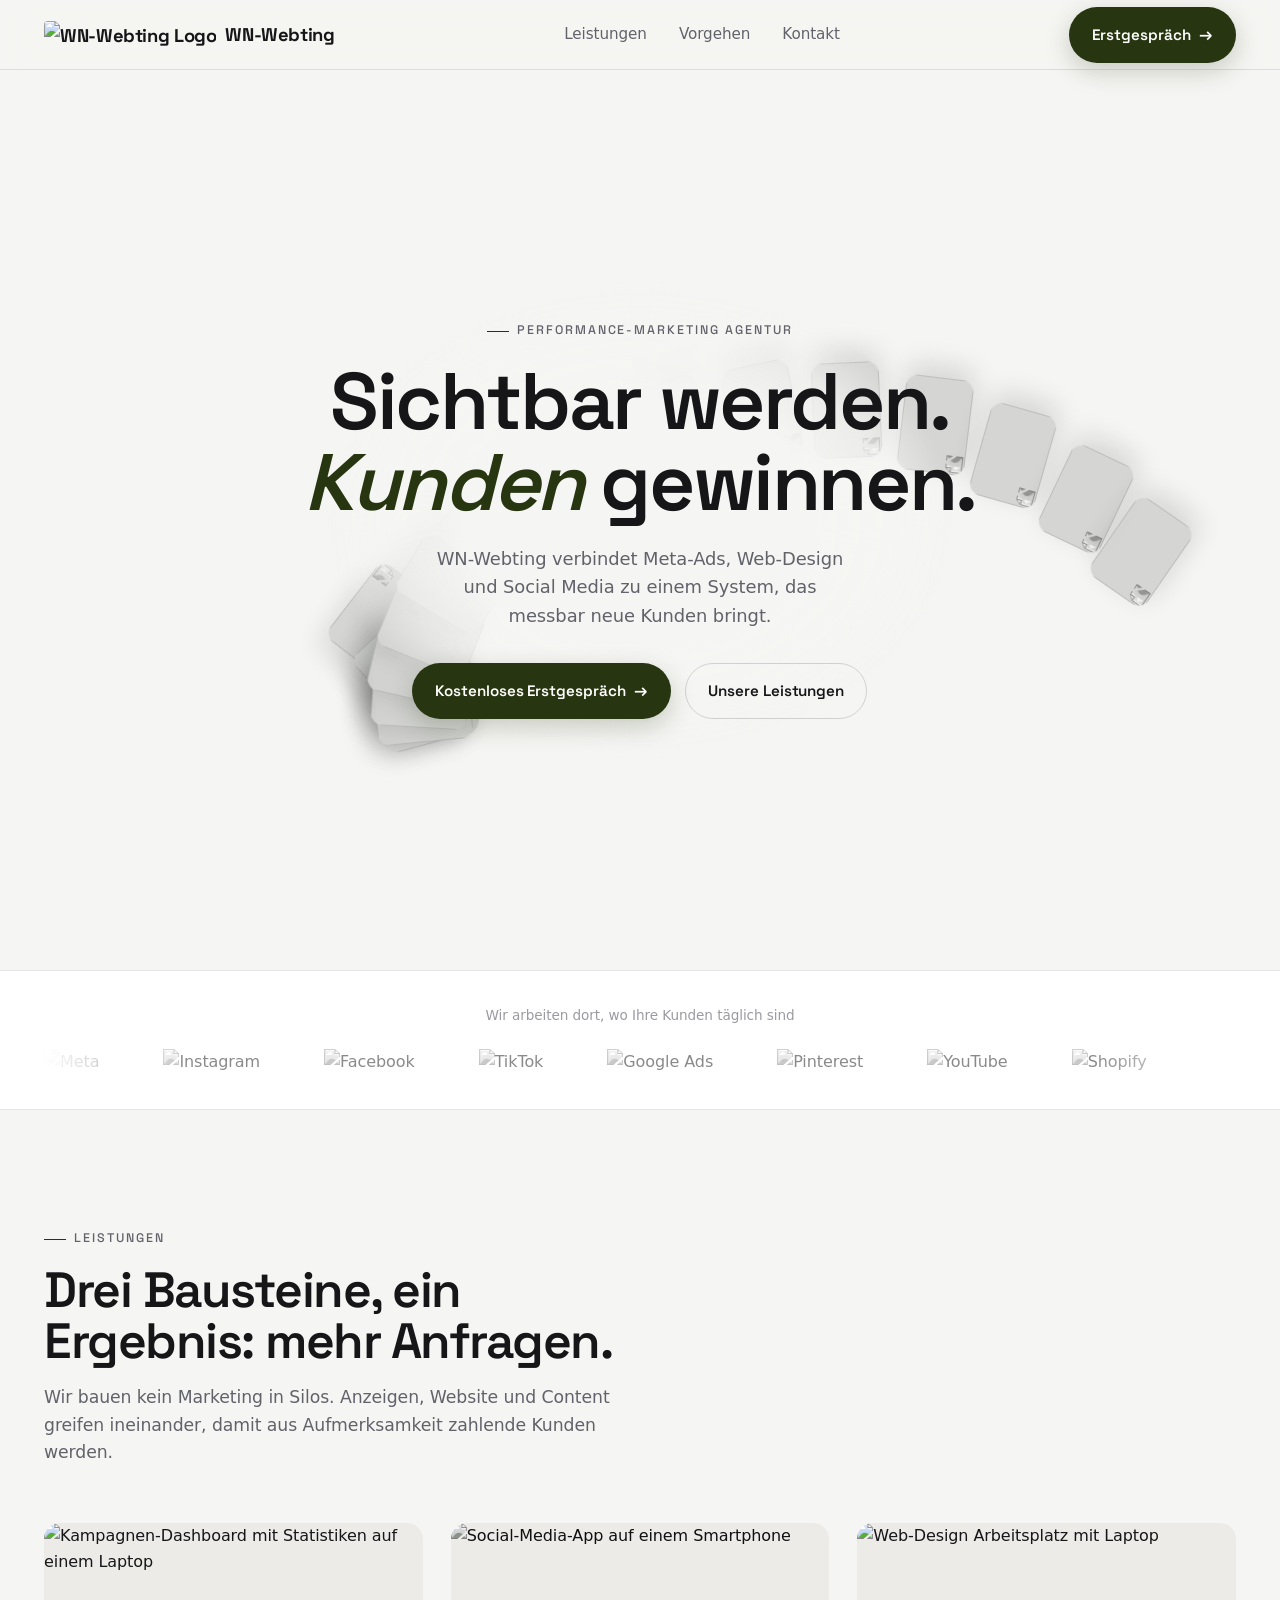
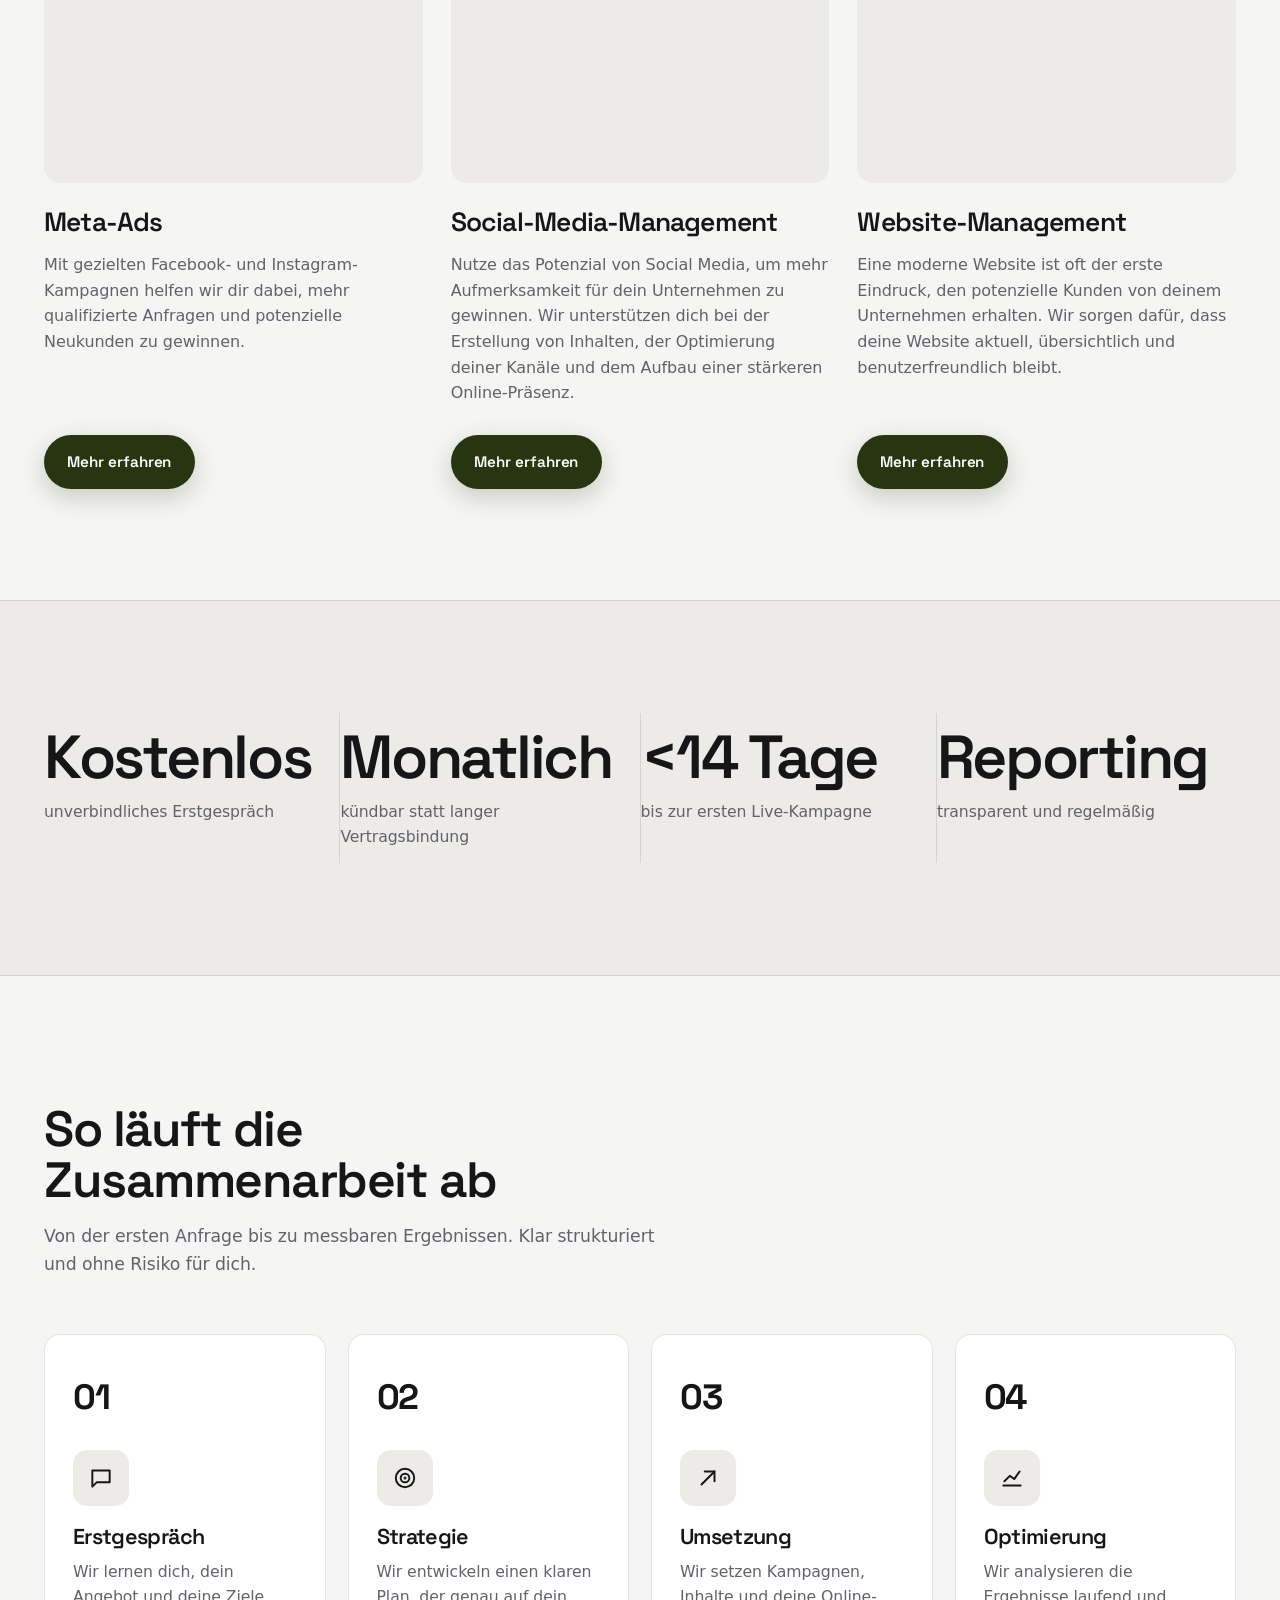
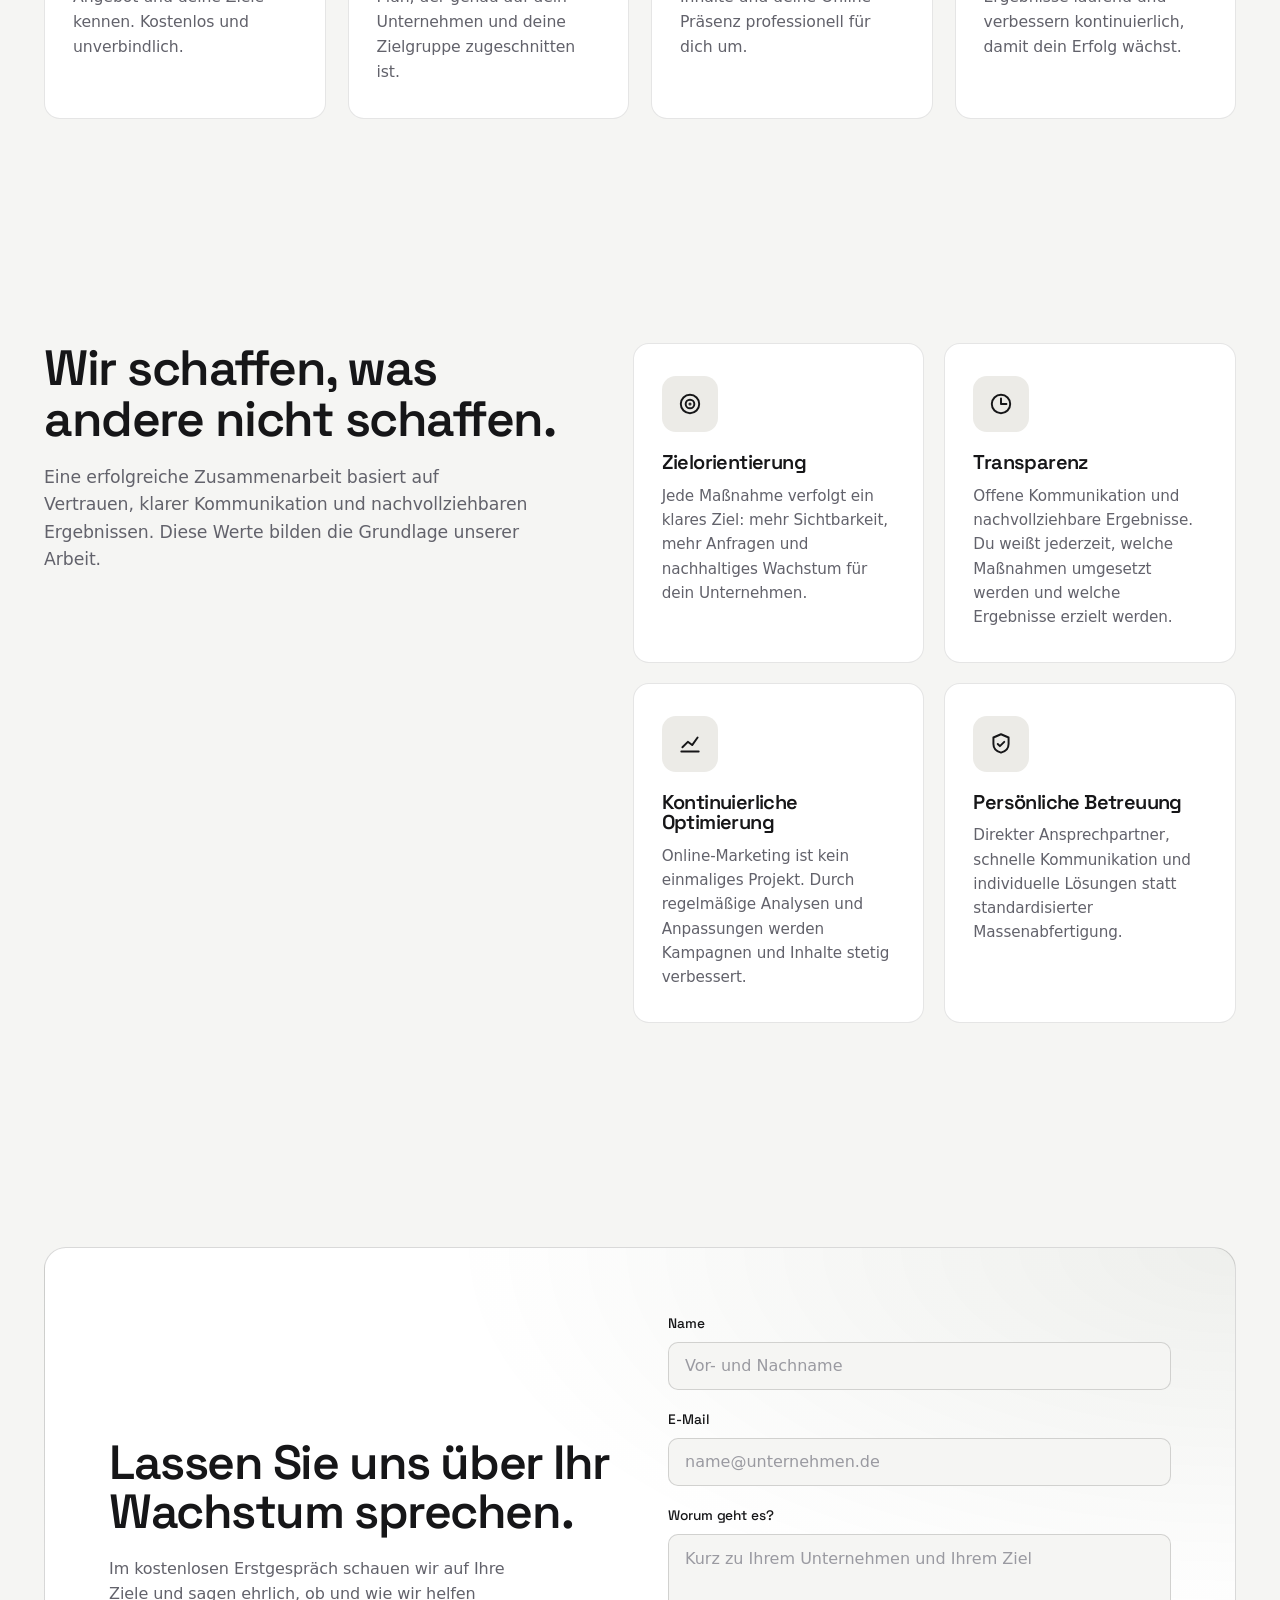
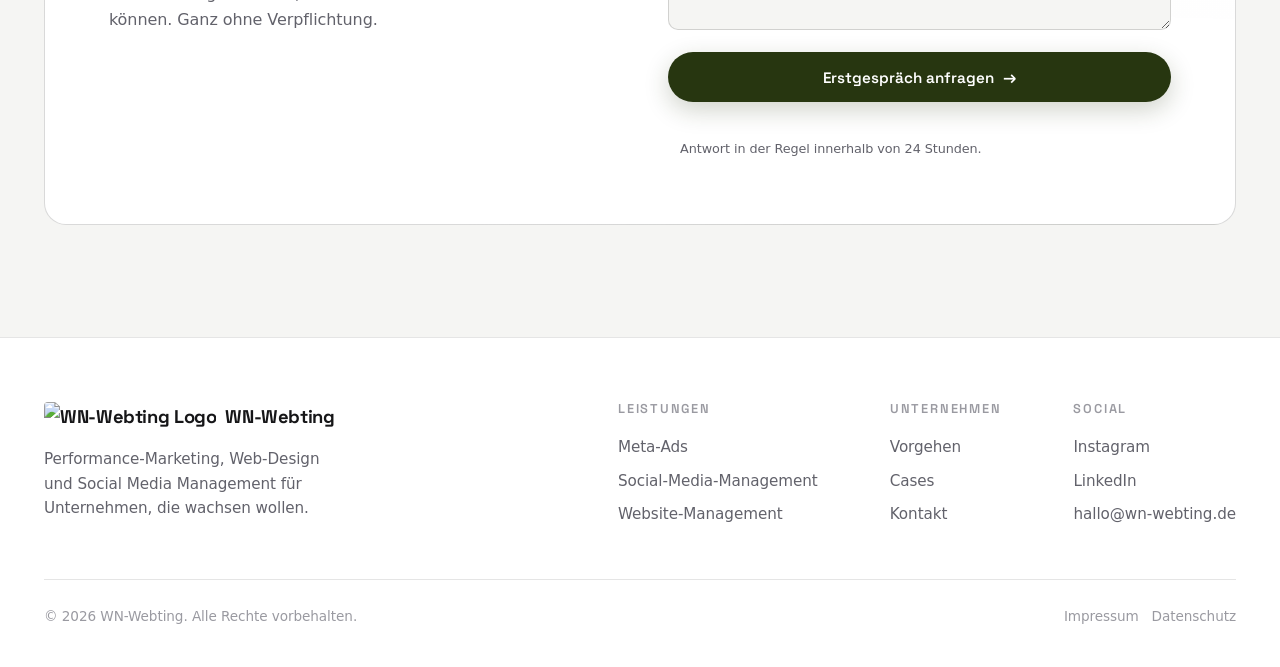
==== index.html @ 30c1de00 "Add files via upload" ====
<!doctype html>
<html lang="de">
<head>
<meta charset="utf-8" />
<meta name="viewport" content="width=device-width, initial-scale=1" />
<title>WN-Webting - Performance-Marketing, Web-Design & Social Media</title>
<meta name="description" content="WN-Webting verbindet Meta-Ads, Web-Design und Social Media Management zu einem System, das messbar neue Kunden bringt." />
<!-- Link-only: verhindert, dass Suchmaschinen die Seite listen. Beim offiziellen Launch entfernen. -->
<meta name="robots" content="noindex, nofollow" />

<link rel="preconnect" href="https://fonts.googleapis.com" />
<link rel="preconnect" href="https://fonts.gstatic.com" crossorigin />
<link href="https://fonts.googleapis.com/css2?family=Space+Grotesk:wght@400;500;600;700&display=swap" rel="stylesheet" />

<link rel="stylesheet" href="styles.css" />
</head>
<body>

<!-- NAV (single line, 70px) -->
<header class="nav">
  <div class="wrap">
    <a href="#top" class="brand"><img class="brand-logo" src="logo.svg" alt="WN-Webting Logo" />WN-Webting</a>
    <nav class="nav-links">
      <a href="#leistungen">Leistungen</a>
      <a href="#vorgehen">Vorgehen</a>
      <a href="#kontakt">Kontakt</a>
    </nav>
    <div class="nav-cta">
      <a href="#kontakt" class="btn btn-primary" data-magnetic>Erstgespräch <span class="btn-arrow">&rarr;</span></a>
    </div>
  </div>
</header>

<!-- HERO (scroll-morph image field) -->
<section class="hero" id="top">
  <div class="hero-stage" id="hero-stage" aria-hidden="true"></div>
  <div class="hero-center">
    <span class="eyebrow">Performance-Marketing Agentur</span>
    <h1>Sichtbar werden.<br><em>Kunden</em> gewinnen.</h1>
    <p class="hero-sub">WN-Webting verbindet Meta-Ads, Web-Design und Social Media zu einem System, das messbar neue Kunden bringt.</p>
    <div class="hero-actions">
      <a href="#kontakt" class="btn btn-primary" data-magnetic>Kostenloses Erstgespräch <span class="btn-arrow">&rarr;</span></a>
      <a href="#leistungen" class="btn btn-ghost">Unsere Leistungen</a>
    </div>
  </div>
</section>

<!-- SOCIAL PROOF (the one marquee) -->
<div class="proof">
  <div class="wrap">
    <p class="proof-label">Wir arbeiten dort, wo Ihre Kunden täglich sind</p>
    <div class="marquee">
      <div class="marquee-track">
        <img src="https://cdn.simpleicons.org/meta/18181b" alt="Meta" />
        <img src="https://cdn.simpleicons.org/instagram/18181b" alt="Instagram" />
        <img src="https://cdn.simpleicons.org/facebook/18181b" alt="Facebook" />
        <img src="https://cdn.simpleicons.org/tiktok/18181b" alt="TikTok" />
        <img src="https://cdn.simpleicons.org/googleads/18181b" alt="Google Ads" />
        <img src="https://cdn.simpleicons.org/pinterest/18181b" alt="Pinterest" />
        <img src="https://cdn.simpleicons.org/youtube/18181b" alt="YouTube" />
        <img src="https://cdn.simpleicons.org/shopify/18181b" alt="Shopify" />
        <img src="https://cdn.simpleicons.org/meta/18181b" alt="" aria-hidden="true" />
        <img src="https://cdn.simpleicons.org/instagram/18181b" alt="" aria-hidden="true" />
        <img src="https://cdn.simpleicons.org/facebook/18181b" alt="" aria-hidden="true" />
        <img src="https://cdn.simpleicons.org/tiktok/18181b" alt="" aria-hidden="true" />
        <img src="https://cdn.simpleicons.org/googleads/18181b" alt="" aria-hidden="true" />
        <img src="https://cdn.simpleicons.org/pinterest/18181b" alt="" aria-hidden="true" />
        <img src="https://cdn.simpleicons.org/youtube/18181b" alt="" aria-hidden="true" />
        <img src="https://cdn.simpleicons.org/shopify/18181b" alt="" aria-hidden="true" />
      </div>
    </div>
  </div>
</div>

<!-- LEISTUNGEN (asymmetric bento, exactly 3 cells) -->
<section id="leistungen">
  <div class="wrap">
    <div class="sec-head reveal">
      <span class="eyebrow">Leistungen</span>
      <h2>Drei Bausteine, ein Ergebnis: mehr Anfragen.</h2>
      <p>Wir bauen kein Marketing in Silos. Anzeigen, Website und Content greifen ineinander, damit aus Aufmerksamkeit zahlende Kunden werden.</p>
    </div>
    <div class="services-grid">
      <article class="service-card reveal">
        <div class="service-media">
          <img src="https://images.unsplash.com/photo-1460925895917-afdab827c52f?w=760&h=520&fit=crop&q=75" alt="Kampagnen-Dashboard mit Statistiken auf einem Laptop" loading="lazy" />
        </div>
        <h3>Meta-Ads</h3>
        <p>Mit gezielten Facebook- und Instagram-Kampagnen helfen wir dir dabei, mehr qualifizierte Anfragen und potenzielle Neukunden zu gewinnen.</p>
        <a href="meta-ads.html" class="btn btn-primary">Mehr erfahren</a>
      </article>

      <article class="service-card reveal">
        <div class="service-media">
          <img class="photo-muted" src="https://images.unsplash.com/photo-1611926653458-09294b3142bf?w=760&h=520&fit=crop&q=75" alt="Social-Media-App auf einem Smartphone" loading="lazy" />
        </div>
        <h3>Social-Media-Management</h3>
        <p>Nutze das Potenzial von Social Media, um mehr Aufmerksamkeit für dein Unternehmen zu gewinnen. Wir unterstützen dich bei der Erstellung von Inhalten, der Optimierung deiner Kanäle und dem Aufbau einer stärkeren Online-Präsenz.</p>
        <a href="social-media-management.html" class="btn btn-primary">Mehr erfahren</a>
      </article>

      <article class="service-card reveal">
        <div class="service-media">
          <img src="https://images.unsplash.com/photo-1467232004584-a241de8bcf5d?w=760&h=520&fit=crop&q=75" alt="Web-Design Arbeitsplatz mit Laptop" loading="lazy" />
        </div>
        <h3>Website-Management</h3>
        <p>Eine moderne Website ist oft der erste Eindruck, den potenzielle Kunden von deinem Unternehmen erhalten. Wir sorgen dafür, dass deine Website aktuell, übersichtlich und benutzerfreundlich bleibt.</p>
        <a href="website-management.html" class="btn btn-primary">Mehr erfahren</a>
      </article>
    </div>
  </div>
</section>

<!-- PROMISES band (full-width, no cards) -->
<section class="results">
  <div class="wrap">
    <div class="metrics reveal">
      <div class="metric"><b>Kostenlos</b><span>unverbindliches Erstgespräch</span></div>
      <div class="metric"><b>Monatlich</b><span>kündbar statt langer Vertragsbindung</span></div>
      <div class="metric"><b>&lt;14 Tage</b><span>bis zur ersten Live-Kampagne</span></div>
      <div class="metric"><b>Reporting</b><span>transparent und regelmäßig</span></div>
    </div>
  </div>
</section>

<!-- VORGEHEN (4 numbered cards) -->
<section id="vorgehen">
  <div class="wrap">
    <div class="sec-head reveal">
      <h2>So läuft die Zusammenarbeit ab</h2>
      <p>Von der ersten Anfrage bis zu messbaren Ergebnissen. Klar strukturiert und ohne Risiko für dich.</p>
    </div>
    <div class="process-grid">
      <div class="pstep reveal">
        <div class="pstep-n">01</div>
        <div class="icon-tile" aria-hidden="true">
          <svg viewBox="0 0 24 24" fill="none" stroke="currentColor" stroke-width="1.8" stroke-linecap="round" stroke-linejoin="round"><path d="M4 5h16v11H8l-4 4V5z"/></svg>
        </div>
        <h3>Erstgespräch</h3>
        <p>Wir lernen dich, dein Angebot und deine Ziele kennen. Kostenlos und unverbindlich.</p>
      </div>
      <div class="pstep reveal">
        <div class="pstep-n">02</div>
        <div class="icon-tile" aria-hidden="true">
          <svg viewBox="0 0 24 24" fill="none" stroke="currentColor" stroke-width="1.8" stroke-linecap="round" stroke-linejoin="round"><circle cx="12" cy="12" r="8.5"/><circle cx="12" cy="12" r="4"/><circle cx="12" cy="12" r=".5"/></svg>
        </div>
        <h3>Strategie</h3>
        <p>Wir entwickeln einen klaren Plan, der genau auf dein Unternehmen und deine Zielgruppe zugeschnitten ist.</p>
      </div>
      <div class="pstep reveal">
        <div class="pstep-n">03</div>
        <div class="icon-tile" aria-hidden="true">
          <svg viewBox="0 0 24 24" fill="none" stroke="currentColor" stroke-width="1.8" stroke-linecap="round" stroke-linejoin="round"><path d="M6 18L18 6"/><path d="M9 6h9v9"/></svg>
        </div>
        <h3>Umsetzung</h3>
        <p>Wir setzen Kampagnen, Inhalte und deine Online-Präsenz professionell für dich um.</p>
      </div>
      <div class="pstep reveal">
        <div class="pstep-n">04</div>
        <div class="icon-tile" aria-hidden="true">
          <svg viewBox="0 0 24 24" fill="none" stroke="currentColor" stroke-width="1.8" stroke-linecap="round" stroke-linejoin="round"><path d="M4 19h16"/><path d="M5 15l5-5 4 3 5-7"/></svg>
        </div>
        <h3>Optimierung</h3>
        <p>Wir analysieren die Ergebnisse laufend und verbessern kontinuierlich, damit dein Erfolg wächst.</p>
      </div>
    </div>
  </div>
</section>

<!-- WERTE (left headline + 2x2 cards) -->
<section id="werte">
  <div class="wrap">
    <div class="values-layout">
      <div class="values-head reveal">
        <h2>Wir schaffen, was andere nicht schaffen.</h2>
        <p>Eine erfolgreiche Zusammenarbeit basiert auf Vertrauen, klarer Kommunikation und nachvollziehbaren Ergebnissen. Diese Werte bilden die Grundlage unserer Arbeit.</p>
      </div>
      <div class="values-grid">
        <div class="value-card reveal">
          <div class="icon-tile" aria-hidden="true">
            <svg viewBox="0 0 24 24" fill="none" stroke="currentColor" stroke-width="1.8" stroke-linecap="round" stroke-linejoin="round"><circle cx="12" cy="12" r="8.5"/><circle cx="12" cy="12" r="4"/><circle cx="12" cy="12" r=".5"/></svg>
          </div>
          <h3>Zielorientierung</h3>
          <p>Jede Maßnahme verfolgt ein klares Ziel: mehr Sichtbarkeit, mehr Anfragen und nachhaltiges Wachstum für dein Unternehmen.</p>
        </div>
        <div class="value-card reveal">
          <div class="icon-tile" aria-hidden="true">
            <svg viewBox="0 0 24 24" fill="none" stroke="currentColor" stroke-width="1.8" stroke-linecap="round" stroke-linejoin="round"><circle cx="12" cy="12" r="8.5"/><path d="M12 7v5h5"/></svg>
          </div>
          <h3>Transparenz</h3>
          <p>Offene Kommunikation und nachvollziehbare Ergebnisse. Du weißt jederzeit, welche Maßnahmen umgesetzt werden und welche Ergebnisse erzielt werden.</p>
        </div>
        <div class="value-card reveal">
          <div class="icon-tile" aria-hidden="true">
            <svg viewBox="0 0 24 24" fill="none" stroke="currentColor" stroke-width="1.8" stroke-linecap="round" stroke-linejoin="round"><path d="M4 19h16"/><path d="M5 15l5-5 4 3 5-7"/></svg>
          </div>
          <h3>Kontinuierliche Optimierung</h3>
          <p>Online-Marketing ist kein einmaliges Projekt. Durch regelmäßige Analysen und Anpassungen werden Kampagnen und Inhalte stetig verbessert.</p>
        </div>
        <div class="value-card reveal">
          <div class="icon-tile" aria-hidden="true">
            <svg viewBox="0 0 24 24" fill="none" stroke="currentColor" stroke-width="1.8" stroke-linecap="round" stroke-linejoin="round"><path d="M12 3l7 3v6c0 4.2-3 6.9-7 8-4-1.1-7-3.8-7-8V6l7-3z"/><path d="M9 12l2 2 4-4"/></svg>
          </div>
          <h3>Persönliche Betreuung</h3>
          <p>Direkter Ansprechpartner, schnelle Kommunikation und individuelle Lösungen statt standardisierter Massenabfertigung.</p>
        </div>
      </div>
    </div>
  </div>
</section>

<!-- CTA + KONTAKT -->
<section id="kontakt">
  <div class="wrap">
    <div class="cta-inner reveal">
      <div>
        <h2>Lassen Sie uns über Ihr Wachstum sprechen.</h2>
        <p>Im kostenlosen Erstgespräch schauen wir auf Ihre Ziele und sagen ehrlich, ob und wie wir helfen können. Ganz ohne Verpflichtung.</p>
      </div>
      <form id="lead-form" novalidate>
        <div class="field">
          <label for="name">Name</label>
          <input id="name" name="name" type="text" placeholder="Vor- und Nachname" required />
        </div>
        <div class="field">
          <label for="email">E-Mail</label>
          <input id="email" name="email" type="email" placeholder="name@unternehmen.de" required />
        </div>
        <div class="field">
          <label for="msg">Worum geht es?</label>
          <textarea id="msg" name="msg" placeholder="Kurz zu Ihrem Unternehmen und Ihrem Ziel"></textarea>
        </div>
        <button type="submit" class="btn btn-primary" data-magnetic>Erstgespräch anfragen <span class="btn-arrow">&rarr;</span></button>
        <p class="form-note">Antwort in der Regel innerhalb von 24 Stunden.</p>
        <div class="form-ok" id="form-ok">Danke. Wir melden uns in Kürze bei Ihnen.</div>
      </form>
    </div>
  </div>
</section>

<!-- FOOTER -->
<footer>
  <div class="wrap">
    <div class="foot-top">
      <div class="foot-brand">
        <div class="brand"><img class="brand-logo" src="logo.svg" alt="WN-Webting Logo" />WN-Webting</div>
        <p>Performance-Marketing, Web-Design und Social Media Management für Unternehmen, die wachsen wollen.</p>
      </div>
      <div class="foot-cols">
        <div class="foot-col">
          <h4>Leistungen</h4>
          <a href="meta-ads.html">Meta-Ads</a>
          <a href="social-media-management.html">Social-Media-Management</a>
          <a href="website-management.html">Website-Management</a>
        </div>
        <div class="foot-col">
          <h4>Unternehmen</h4>
          <a href="#vorgehen">Vorgehen</a>
          <a href="#cases">Cases</a>
          <a href="#kontakt">Kontakt</a>
        </div>
        <div class="foot-col">
          <h4>Social</h4>
          <a href="#" rel="noopener">Instagram</a>
          <a href="#" rel="noopener">LinkedIn</a>
          <a href="mailto:hallo@wn-webting.de">hallo@wn-webting.de</a>
        </div>
      </div>
    </div>
    <div class="foot-bottom">
      <span>&copy; 2026 WN-Webting. Alle Rechte vorbehalten.</span>
      <span><a href="#">Impressum</a> &nbsp; <a href="#">Datenschutz</a></span>
    </div>
  </div>
</footer>

<script>
/* ============================================================
   Scroll-morph hero (vanilla port of the React/framer-motion idea).
   Images fly in (scatter -> line -> ring), then morph from a ring
   into a bottom arch as the user scrolls the page. Mouse parallax on X.
   Driven by direct transforms in a single rAF loop (no React, no
   per-frame scroll re-renders). Honors prefers-reduced-motion.
   ============================================================ */
(function(){
  var reduce = window.matchMedia('(prefers-reduced-motion: reduce)').matches;

  var IMAGES = [
    "https://images.unsplash.com/photo-1486406146926-c627a92ad1ab?w=200&q=70",
    "https://images.unsplash.com/photo-1519710164239-da123dc03ef4?w=200&q=70",
    "https://images.unsplash.com/photo-1497366216548-37526070297c?w=200&q=70",
    "https://images.unsplash.com/photo-1506744038136-46273834b3fb?w=200&q=70",
    "https://images.unsplash.com/photo-1470071459604-3b5ec3a7fe05?w=200&q=70",
    "https://images.unsplash.com/photo-1506765515384-028b60a970df?w=200&q=70",
    "https://images.unsplash.com/photo-1441974231531-c6227db76b6e?w=200&q=70",
    "https://images.unsplash.com/photo-1472214103451-9374bd1c798e?w=200&q=70",
    "https://images.unsplash.com/photo-1500485035595-cbe6f645feb1?w=200&q=70",
    "https://images.unsplash.com/photo-1469474968028-56623f02e42e?w=200&q=70",
    "https://images.unsplash.com/photo-1451187580459-43490279c0fa?w=200&q=70",
    "https://images.unsplash.com/photo-1518020382113-a7e8fc38eac9?w=200&q=70",
    "https://images.unsplash.com/photo-1465146344425-f00d5f5c8f07?w=200&q=70",
    "https://images.unsplash.com/photo-1470252649378-9c29740c9fa8?w=200&q=70",
    "https://images.unsplash.com/photo-1493246507139-91e8fad9978e?w=200&q=70",
    "https://images.unsplash.com/photo-1494438639946-1ebd1d20bf85?w=200&q=70",
    "https://images.unsplash.com/photo-1483729558449-99ef09a8c325?w=200&q=70",
    "https://images.unsplash.com/photo-1518173946687-a4c8892bbd9f?w=200&q=70",
    "https://images.unsplash.com/photo-1523961131990-5ea7c61b2107?w=200&q=70",
    "https://images.unsplash.com/photo-1496568816309-51d7c20e3b21?w=200&q=70"
  ];
  var TOTAL = IMAGES.length;
  var stage = document.getElementById('hero-stage');
  var hero  = document.getElementById('top');
  if(!stage) return;

  // Build cards + per-card current transform state.
  var cards = [];
  var cur = [];       // eased current values
  var scatter = [];   // random intro positions
  for(var i=0;i<TOTAL;i++){
    var el = document.createElement('div');
    el.className = 'hero-card';
    var img = document.createElement('img');
    img.src = IMAGES[i]; img.alt = ''; img.loading = 'eager';
    el.appendChild(img);
    stage.appendChild(el);
    cards.push(el);
    cur.push({ x:0, y:0, r:0, s:0.6 });
    scatter.push({
      x:(Math.random()-0.5)*1400,
      y:(Math.random()-0.5)*900,
      r:(Math.random()-0.5)*180
    });
  }

  var phase = 'scatter';               // scatter -> line -> ring
  var opT = 0, op = 0;                  // global fade-in
  var morphT = 0, morph = 0;           // 0 = ring, 1 = bottom arch
  var shuffleT = 0, shuffle = 0;       // extra arch rotation as scroll continues
  var plxT = 0, plx = 0;               // mouse parallax (px)

  function size(){
    var w = stage.clientWidth, h = stage.clientHeight;
    return { w:w, h:h, mobile:w < 768 };
  }

  // Compute a card's target transform for the current phase/scroll.
  function target(i, s){
    if(phase === 'scatter'){
      var sc = scatter[i];
      return { x:sc.x, y:sc.y, r:sc.r, sc:0.6 };
    }
    if(phase === 'line'){
      var gap = 70, tot = TOTAL*gap;
      return { x:i*gap - tot/2, y:0, r:0, sc:1 };
    }
    // ring position
    var minD = Math.min(s.w, s.h);
    var cr = s.mobile ? Math.min(s.w*0.44, 200) : Math.min(minD*0.35, 300);
    var ca = (i/TOTAL)*360, crad = ca*Math.PI/180;
    var ringX = Math.cos(crad)*cr, ringY = Math.sin(crad)*cr, ringR = ca+90;

    // bottom-arch position
    var baseR = Math.min(s.w, s.h*1.5);
    var arcR  = baseR*(s.mobile?1.4:1.1);
    var apexY = s.h*(s.mobile?0.35:0.25);
    var cy    = apexY + arcR;
    var spread = s.mobile?100:130;
    var start  = -90 - spread/2;
    var step   = spread/(TOTAL-1);
    var bounded = -shuffle*(spread*0.8);
    var ang = start + i*step + bounded;
    var arad = ang*Math.PI/180;
    var arcX = Math.cos(arad)*arcR + plx;
    var arcY = Math.sin(arad)*arcR + cy;
    var arcS = s.mobile?1.4:1.8;

    return {
      x: ringX + (arcX-ringX)*morph,
      y: ringY + (arcY-ringY)*morph,
      r: ringR + ((ang+90)-ringR)*morph,
      sc: 1 + (arcS-1)*morph
    };
  }

  function apply(){
    var s = size();
    for(var i=0;i<TOTAL;i++){
      var t = target(i, s);
      var c = cur[i];
      // ease toward target (spring-like)
      c.x += (t.x - c.x)*0.10;
      c.y += (t.y - c.y)*0.10;
      c.r += (t.r - c.r)*0.10;
      c.s += (t.sc - c.s)*0.10;
      cards[i].style.transform =
        'translate('+c.x.toFixed(2)+'px,'+c.y.toFixed(2)+'px) rotate('+c.r.toFixed(2)+'deg) scale('+c.s.toFixed(3)+')';
      cards[i].style.opacity = op.toFixed(3);
    }
  }

  // Scroll -> morph/shuffle targets. Read scroll only inside rAF.
  function readScroll(){
    var y = window.pageYOffset || document.documentElement.scrollTop || 0;
    morphT   = Math.min(Math.max(y/600, 0), 1);
    shuffleT = Math.min(Math.max((y-600)/1600, 0), 1);
  }

  var running = true;
  function loop(){
    if(running){
      readScroll();
      // ease scalar states
      op      += (opT - op)*0.06;
      morph   += (morphT - morph)*0.08;
      shuffle += (shuffleT - shuffle)*0.08;
      plx     += (plxT - plx)*0.06;
      apply();
    }
    requestAnimationFrame(loop);
  }

  // Pause the loop while the hero is off-screen (perf).
  if('IntersectionObserver' in window){
    new IntersectionObserver(function(e){
      running = e[0].isIntersecting;
    }, { threshold:0 }).observe(hero);
  }

  // Mouse parallax over the hero.
  if(!reduce && window.matchMedia('(pointer:fine)').matches){
    hero.addEventListener('mousemove', function(e){
      var r = hero.getBoundingClientRect();
      var nx = ((e.clientX - r.left)/r.width)*2 - 1;
      plxT = nx*80;
    });
    hero.addEventListener('mouseleave', function(){ plxT = 0; });
  }

  // Intro choreography.
  if(reduce){
    phase = 'ring'; op = 1; opT = 1;
    // snap cards to their computed positions instantly
    for(var j=0;j<TOTAL;j++){ var s0=size(); var t0=target(j,s0); cur[j]={x:t0.x,y:t0.y,r:t0.r,s:t0.sc}; }
  } else {
    opT = 1;
    setTimeout(function(){ phase = 'line'; }, 450);
    setTimeout(function(){ phase = 'ring'; }, 1900);
  }
  requestAnimationFrame(loop);
})();

/* Scroll reveal + magnetic buttons + form (shared UI behaviour). */
(function(){
  var reduce = window.matchMedia('(prefers-reduced-motion: reduce)').matches;
  var els = document.querySelectorAll('.reveal');
  if(reduce || !('IntersectionObserver' in window)){
    els.forEach(function(el){ el.classList.add('in'); });
  } else {
    var io = new IntersectionObserver(function(entries){
      entries.forEach(function(e){
        if(e.isIntersecting){ e.target.classList.add('in'); io.unobserve(e.target); }
      });
    }, { threshold:0.15, rootMargin:'0px 0px -8% 0px' });
    els.forEach(function(el){ io.observe(el); });
  }

  if(!reduce && window.matchMedia('(pointer:fine)').matches){
    document.querySelectorAll('[data-magnetic]').forEach(function(btn){
      var raf;
      btn.addEventListener('mousemove', function(e){
        var r = btn.getBoundingClientRect();
        var x = (e.clientX - r.left - r.width/2) * 0.25;
        var y = (e.clientY - r.top - r.height/2) * 0.35;
        cancelAnimationFrame(raf);
        raf = requestAnimationFrame(function(){ btn.style.transform = 'translate('+x+'px,'+y+'px)'; });
      });
      btn.addEventListener('mouseleave', function(){ cancelAnimationFrame(raf); btn.style.transform=''; });
    });
  }

  var form = document.getElementById('lead-form');
  if(form){
    form.addEventListener('submit', function(e){
      e.preventDefault();
      var name = form.querySelector('#name'), email = form.querySelector('#email');
      if(!name.value.trim() || !email.value.trim()){ (name.value.trim()?email:name).focus(); return; }
      form.querySelectorAll('.field, .btn, .form-note').forEach(function(el){ el.style.display='none'; });
      document.getElementById('form-ok').style.display='block';
    });
  }
})();
</script>
</body>
</html>
---- styles.css ----
/* ============================================================
   WN-Webting - shared design system (used by all pages)
   Theme lock: LIGHT for the whole site.
   Accent lock: ONE accent (dark olive green #273610) for all action colors.
   Shape rule: media/surfaces = 16px, buttons = pill, inputs = 10px.
   Fonts: Space Grotesk (display) + system sans (body).
   ============================================================ */

:root{
  --bg:        #f5f5f3;   /* clean warm off-white */
  --bg-2:      #ffffff;   /* elevated surface / cards */
  --bg-3:      #ecebe7;   /* tinted band */
  --text:      #161618;
  --muted:     #62626b;
  --muted-2:   #9a9aa1;
  --line:      rgba(0,0,0,.10);
  --line-2:    rgba(0,0,0,.15);
  --accent:    #273610;   /* standout action color - single accent */
  --accent-hover:#34481a;
  --accent-ink:#ffffff;   /* text ON the accent */
  --radius:    16px;
  --radius-sm: 10px;
  --maxw:      1240px;
  --ease:      cubic-bezier(.16,1,.3,1);
  --sans:      system-ui, -apple-system, "Segoe UI", Roboto, Helvetica, Arial, sans-serif;
  --display:   "Space Grotesk", var(--sans);
}

*{ box-sizing:border-box; }
html{ scroll-behavior:smooth; -webkit-text-size-adjust:100%; }
body{
  margin:0;
  background:var(--bg);
  color:var(--text);
  font-family:var(--sans);
  font-size:16px;
  line-height:1.6;
  letter-spacing:-.005em;
  -webkit-font-smoothing:antialiased;
  overflow-x:hidden;
}
h1,h2,h3,h4{ font-family:var(--display); font-weight:600; line-height:1.02; letter-spacing:-.03em; margin:0; }
p{ margin:0; }
a{ color:inherit; text-decoration:none; }
img{ display:block; max-width:100%; }
.wrap{ width:100%; max-width:var(--maxw); margin:0 auto; padding:0 24px; }
.muted{ color:var(--muted); }
.accent{ color:var(--accent); }

/* ---------- buttons (pill) ---------- */
.btn{
  display:inline-flex; align-items:center; gap:.55rem;
  font-family:var(--display); font-weight:600; font-size:.95rem;
  padding:.85rem 1.4rem; border-radius:999px;
  border:1px solid transparent; cursor:pointer;
  transition:transform .18s var(--ease), background .2s var(--ease), color .2s var(--ease), border-color .2s var(--ease);
  will-change:transform; white-space:nowrap;
}
.btn:active{ transform:translateY(1px) scale(.985); }
.btn-primary{ background:var(--accent); color:var(--accent-ink); box-shadow:0 8px 24px rgba(39,54,16,.22); }
.btn-primary:hover{ background:var(--accent-hover); }
.btn-ghost{ background:transparent; color:var(--text); border-color:var(--line-2); }
.btn-ghost:hover{ border-color:var(--text); }
.btn-arrow{ font-size:1.1em; transition:transform .2s var(--ease); }
.btn:hover .btn-arrow{ transform:translateX(3px); }

/* eyebrow (rationed: max 1 per 3 sections) */
.eyebrow{
  display:inline-flex; align-items:center; gap:.5rem;
  font-family:var(--display); font-size:.78rem; font-weight:500;
  letter-spacing:.16em; text-transform:uppercase; color:var(--muted);
}
.eyebrow::before{ content:""; width:22px; height:1px; background:var(--accent); }

/* ---------- nav ---------- */
header.nav{
  position:sticky; top:0; z-index:50; height:70px;
  display:flex; align-items:center;
  background:rgba(245,245,243,.78);
  backdrop-filter:blur(14px) saturate(140%);
  -webkit-backdrop-filter:blur(14px) saturate(140%);
  border-bottom:1px solid var(--line);
}
.nav .wrap{ display:flex; align-items:center; justify-content:space-between; gap:1.5rem; }
.brand{ font-family:var(--display); font-weight:700; font-size:1.15rem; letter-spacing:-.02em; display:flex; align-items:center; gap:.55rem; }
.brand .dot{ width:9px; height:9px; border-radius:999px; background:var(--accent); box-shadow:0 0 12px rgba(39,54,16,.6); flex:0 0 auto; }
.brand-logo{ height:28px; width:auto; flex:0 0 auto; border-radius:4px; display:block; }
.nav-links{ display:flex; align-items:center; gap:2rem; }
.nav-links a{ font-size:.95rem; color:var(--muted); transition:color .2s var(--ease); }
.nav-links a:hover{ color:var(--text); }
.nav-cta{ display:flex; align-items:center; gap:1rem; }

/* ---------- hero (scroll-morph image field, centered composition) ---------- */
.hero{ position:relative; height:100dvh; min-height:640px; overflow:hidden; }
.hero-stage{ position:absolute; inset:0; z-index:1; }
.hero-card{
  position:absolute; left:50%; top:50%;
  width:64px; height:90px; margin:-45px 0 0 -32px;
  border-radius:12px; overflow:hidden; will-change:transform,opacity;
  box-shadow:0 10px 26px rgba(0,0,0,.14); background:#ddd;
}
.hero-card img{ width:100%; height:100%; object-fit:cover; filter:grayscale(1) contrast(1.03); }
.hero-card::after{ content:""; position:absolute; inset:0; background:rgba(39,54,16,.06); }

.hero-center{
  position:absolute; inset:0; z-index:10; pointer-events:none;
  display:flex; flex-direction:column; align-items:center; justify-content:center;
  text-align:center; padding:0 24px;
}
/* soft spotlight scrim: keeps copy readable above the image ring on every screen.
   z-index:-1 sits above the card stage (z1) but below the hero text. */
.hero-center::before{
  content:""; position:absolute; left:50%; top:50%; transform:translate(-50%,-50%);
  width:min(760px,94vw); height:min(560px,72vh); z-index:-1; pointer-events:none;
  background:radial-gradient(closest-side, var(--bg) 46%, rgba(245,245,243,.7) 66%, rgba(245,245,243,0) 82%);
  filter:blur(6px);
}
.hero-center > *{ pointer-events:auto; }
.hero-center .eyebrow{ justify-content:center; }
.hero h1{ font-size:clamp(2.6rem, 6.4vw, 5rem); margin:1.2rem 0 0; max-width:16ch; }
.hero h1 em{ font-style:italic; color:var(--accent); }
.hero-sub{ font-size:1.12rem; color:var(--muted); margin:1.3rem auto 0; max-width:38ch; }
.hero-actions{ display:flex; gap:.9rem; margin-top:2rem; flex-wrap:wrap; justify-content:center; }

/* ---------- logo marquee (the ONE marquee on the page) ---------- */
.proof{ border-top:1px solid var(--line); border-bottom:1px solid var(--line); padding:34px 0; background:var(--bg-2); }
.proof-label{ text-align:center; font-size:.85rem; color:var(--muted-2); margin-bottom:22px; }
.marquee{ position:relative; overflow:hidden; -webkit-mask-image:linear-gradient(90deg, transparent, #000 12%, #000 88%, transparent); mask-image:linear-gradient(90deg, transparent, #000 12%, #000 88%, transparent); }
.marquee-track{ display:flex; gap:64px; width:max-content; animation:scroll 34s linear infinite; }
.marquee:hover .marquee-track{ animation-play-state:paused; }
.marquee img{ height:26px; opacity:.5; filter:grayscale(1); transition:opacity .2s var(--ease); }
.marquee img:hover{ opacity:1; }
@keyframes scroll{ to{ transform:translateX(-50%); } }

/* ---------- section shell ---------- */
section:not(.hero){ padding:112px 0; }
.sec-head{ max-width:60ch; margin-bottom:56px; }
.sec-head h2{ font-size:clamp(2rem, 4vw, 3.1rem); margin-top:1rem; }
.sec-head p{ color:var(--muted); margin-top:1.1rem; font-size:1.08rem; }

/* ---------- services (3 cards: image, title, text, button) ---------- */
.services-grid{ display:grid; grid-template-columns:repeat(3,1fr); gap:28px; }
.service-card{ display:flex; flex-direction:column; }
.service-media{ border-radius:var(--radius); overflow:hidden; aspect-ratio:16/11; margin-bottom:26px; background:var(--bg-3); }
.service-media img{ width:100%; height:100%; object-fit:cover; transition:transform .6s var(--ease); }
.service-card:hover .service-media img{ transform:scale(1.03); }
.photo-muted{ filter:grayscale(0.9) contrast(1.05) brightness(0.97); }
.service-card h3{ font-size:1.65rem; margin:0 0 1rem; }
.service-card p{ color:var(--muted); font-size:1rem; flex:1 0 auto; }
.service-card .btn{ margin-top:1.8rem; align-self:flex-start; }

/* ---------- results band (full-width metrics, no cards) ---------- */
.results{ background:var(--bg-3); border-top:1px solid var(--line); border-bottom:1px solid var(--line); }
.metrics{ display:grid; grid-template-columns:repeat(4,1fr); gap:0; }
.metric{ padding:14px 28px 14px 0; border-right:1px solid var(--line); }
.metric:last-child{ border-right:none; }
.metric b{ font-family:var(--display); font-weight:600; font-size:clamp(2.6rem,5vw,3.8rem); line-height:1; display:block; letter-spacing:-.04em; }
.metric span{ display:block; margin-top:.7rem; color:var(--muted); font-size:.98rem; }
.results-note{ margin-top:34px; font-size:.82rem; color:var(--muted-2); }

/* ---------- process (4 numbered cards with icon) ---------- */
.process-grid{ display:grid; grid-template-columns:repeat(4,1fr); gap:22px; }
.pstep{
  background:var(--bg-2); border:1px solid var(--line); border-radius:var(--radius);
  padding:34px 28px;
  transition:transform .25s var(--ease), box-shadow .25s var(--ease);
}
.pstep:hover{ transform:translateY(-3px); box-shadow:0 18px 40px rgba(0,0,0,.06); }
.pstep-n{ font-family:var(--display); font-size:2.2rem; font-weight:700; letter-spacing:-.04em; }
.icon-tile{
  width:56px; height:56px; border-radius:14px; background:var(--bg-3);
  display:flex; align-items:center; justify-content:center; margin:24px 0 20px;
  color:var(--text);
}
.icon-tile svg{ width:26px; height:26px; }
.pstep h3{ font-size:1.35rem; margin:0 0 .7rem; }
.pstep p{ color:var(--muted); font-size:.98rem; }

/* ---------- values (left headline + 2x2 card grid) ---------- */
.values-layout{ display:grid; grid-template-columns:1fr 1.15fr; gap:64px; align-items:start; }
.values-head h2{ font-size:clamp(2rem,4vw,3.1rem); }
.values-head p{ color:var(--muted); margin-top:1.2rem; font-size:1.08rem; max-width:44ch; }
.values-grid{ display:grid; grid-template-columns:1fr 1fr; gap:20px; }
.value-card{
  background:var(--bg-2); border:1px solid var(--line); border-radius:var(--radius);
  padding:32px 28px;
  transition:transform .25s var(--ease), box-shadow .25s var(--ease);
}
.value-card:hover{ transform:translateY(-3px); box-shadow:0 18px 40px rgba(0,0,0,.06); }
.value-card .icon-tile{ margin:0 0 20px; }
.value-card h3{ font-size:1.25rem; margin:0 0 .7rem; }
.value-card p{ color:var(--muted); font-size:.95rem; }

/* ---------- CTA + form ---------- */
.cta-inner{
  border:1px solid var(--line-2); border-radius:calc(var(--radius) + 6px);
  background:
    radial-gradient(120% 120% at 100% 0%, rgba(39,54,16,.08), transparent 55%),
    var(--bg-2);
  padding:64px; display:grid; grid-template-columns:1fr 1fr; gap:56px; align-items:center;
}
.cta-inner h2{ font-size:clamp(2rem,4vw,3rem); }
.cta-inner p{ color:var(--muted); margin-top:1.2rem; max-width:40ch; }
form{ display:grid; gap:18px; }
.field{ display:grid; gap:8px; }
.field label{ font-size:.86rem; color:var(--text); font-family:var(--display); font-weight:500; }
.field input, .field textarea, .field select{
  width:100%; background:var(--bg); border:1px solid var(--line-2); color:var(--text);
  border-radius:var(--radius-sm); padding:.85rem 1rem; font-family:var(--sans); font-size:1rem;
  transition:border-color .2s var(--ease), box-shadow .2s var(--ease);
}
.field input::placeholder, .field textarea::placeholder{ color:var(--muted-2); }
.field input:focus, .field textarea:focus, .field select:focus{ outline:none; border-color:var(--accent); box-shadow:0 0 0 3px rgba(39,54,16,.15); }
.field textarea{ min-height:96px; resize:vertical; }
form .btn-primary{ justify-content:center; margin-top:4px; }
.form-note{ font-size:.8rem; color:var(--muted-2); text-align:center; }
.form-ok{ display:none; padding:1rem; border:1px solid var(--accent); border-radius:var(--radius-sm); color:var(--accent); font-family:var(--display); text-align:center; }

/* ---------- footer ---------- */
footer{ border-top:1px solid var(--line); padding:64px 0 40px; background:var(--bg-2); }
.foot-top{ display:flex; justify-content:space-between; gap:40px; flex-wrap:wrap; margin-bottom:48px; }
.foot-brand{ max-width:30ch; }
.foot-brand p{ color:var(--muted); margin-top:1rem; font-size:.95rem; }
.foot-cols{ display:flex; gap:72px; flex-wrap:wrap; }
.foot-col h4{ font-size:.8rem; text-transform:uppercase; letter-spacing:.14em; color:var(--muted-2); font-family:var(--display); font-weight:600; margin-bottom:1rem; }
.foot-col a{ display:block; color:var(--muted); font-size:.95rem; padding:.28rem 0; transition:color .2s var(--ease); }
.foot-col a:hover{ color:var(--text); }
.foot-bottom{ display:flex; justify-content:space-between; gap:20px; flex-wrap:wrap; padding-top:26px; border-top:1px solid var(--line); color:var(--muted-2); font-size:.85rem; }

/* ---------- scroll reveal ---------- */
.reveal{ opacity:0; transform:translateY(26px); transition:opacity .7s var(--ease), transform .7s var(--ease); }
.reveal.in{ opacity:1; transform:none; }

/* ============================================================
   SUBPAGE STYLES (service detail pages)
   ============================================================ */

/* page hero (no ring animation - a clean editorial banner) */
.page-hero{ padding:72px 0 40px; background:var(--bg-2); border-bottom:1px solid var(--line); }
.back-link{ display:inline-flex; align-items:center; gap:.5rem; color:var(--muted); font-size:.95rem; margin-bottom:2rem; transition:color .2s var(--ease); }
.back-link:hover{ color:var(--text); }
.page-hero h1{ font-size:clamp(2.6rem,6vw,4.4rem); margin:1.2rem 0 0; max-width:16ch; }
.page-hero .lead{ font-size:1.2rem; color:var(--muted); margin-top:1.5rem; max-width:56ch; }
.page-hero .hero-actions{ justify-content:flex-start; margin-top:2.4rem; }

/* detail (rich text) section: two-column intro + content */
.detail-grid{ display:grid; grid-template-columns:1fr 1.1fr; gap:64px; align-items:start; }
.detail-copy h2{ font-size:clamp(1.8rem,3.4vw,2.6rem); }
.detail-copy p{ color:var(--muted); margin-top:1.2rem; font-size:1.06rem; }
.detail-copy p + p{ margin-top:1rem; }

/* what's included: checklist */
.check-list{ list-style:none; padding:0; margin:0; display:grid; gap:16px; }
.check-list li{ display:flex; gap:14px; align-items:flex-start; }
.check-list .tick{
  flex:0 0 auto; width:26px; height:26px; border-radius:999px;
  background:var(--accent); color:#fff; display:flex; align-items:center; justify-content:center; margin-top:2px;
}
.check-list .tick svg{ width:15px; height:15px; }
.check-list b{ display:block; font-family:var(--display); font-weight:600; font-size:1.05rem; }
.check-list span{ color:var(--muted); font-size:.98rem; }

/* deliverables grid (cards) */
.feature-grid{ display:grid; grid-template-columns:repeat(3,1fr); gap:20px; }
.feature-card{ background:var(--bg-2); border:1px solid var(--line); border-radius:var(--radius); padding:30px 26px; }
.feature-card .icon-tile{ margin:0 0 18px; }
.feature-card h3{ font-size:1.2rem; margin:0 0 .6rem; }
.feature-card p{ color:var(--muted); font-size:.96rem; }

/* faq */
.faq{ display:grid; gap:0; border-top:1px solid var(--line); max-width:820px; }
.faq details{ border-bottom:1px solid var(--line); padding:22px 0; }
.faq summary{ font-family:var(--display); font-weight:600; font-size:1.15rem; cursor:pointer; list-style:none; display:flex; justify-content:space-between; gap:1rem; }
.faq summary::-webkit-details-marker{ display:none; }
.faq summary::after{ content:"+"; color:var(--accent); font-size:1.4rem; line-height:1; transition:transform .2s var(--ease); }
.faq details[open] summary::after{ transform:rotate(45deg); }
.faq p{ color:var(--muted); margin-top:.9rem; max-width:70ch; }

/* contact section for a single service */
.service-contact{ background:var(--bg-3); border-top:1px solid var(--line); }
.contact-badge{
  display:inline-flex; align-items:center; gap:.55rem; background:var(--bg-2);
  border:1px solid var(--line-2); border-radius:999px; padding:.4rem .9rem;
  font-family:var(--display); font-weight:600; font-size:.85rem; margin-bottom:1.4rem;
}
.contact-badge .dot{ width:8px; height:8px; border-radius:999px; background:var(--accent); }

/* ---------- responsive ---------- */
@media (max-width:960px){
  .nav-links{ display:none; }
  .hero h1{ font-size:clamp(2.2rem,9vw,3.4rem); }
  .bento{ grid-template-columns:1fr; }
  .cell.lead{ grid-row:auto; }
  .metrics{ grid-template-columns:1fr 1fr; gap:1px; background:var(--line); }
  .metric{ background:var(--bg-3); padding:26px; border:none; }
  .services-grid{ grid-template-columns:1fr; }
  .process-grid{ grid-template-columns:1fr 1fr; }
  .values-layout{ grid-template-columns:1fr; gap:40px; }
  .cta-inner{ grid-template-columns:1fr; padding:36px 26px; gap:32px; }
  .detail-grid{ grid-template-columns:1fr; gap:36px; }
  .feature-grid{ grid-template-columns:1fr 1fr; }
}
@media (max-width:520px){
  .wrap{ padding:0 18px; }
  section:not(.hero){ padding:80px 0; }
  .metrics{ grid-template-columns:1fr; }
  .process-grid{ grid-template-columns:1fr; }
  .values-grid{ grid-template-columns:1fr; }
  .feature-grid{ grid-template-columns:1fr; }
}

/* ---------- reduced motion ---------- */
@media (prefers-reduced-motion:reduce){
  *{ animation-duration:.001ms !important; animation-iteration-count:1 !important; transition-duration:.001ms !important; scroll-behavior:auto !important; }
  .reveal{ opacity:1; transform:none; }
  .marquee-track{ animation:none; }
}
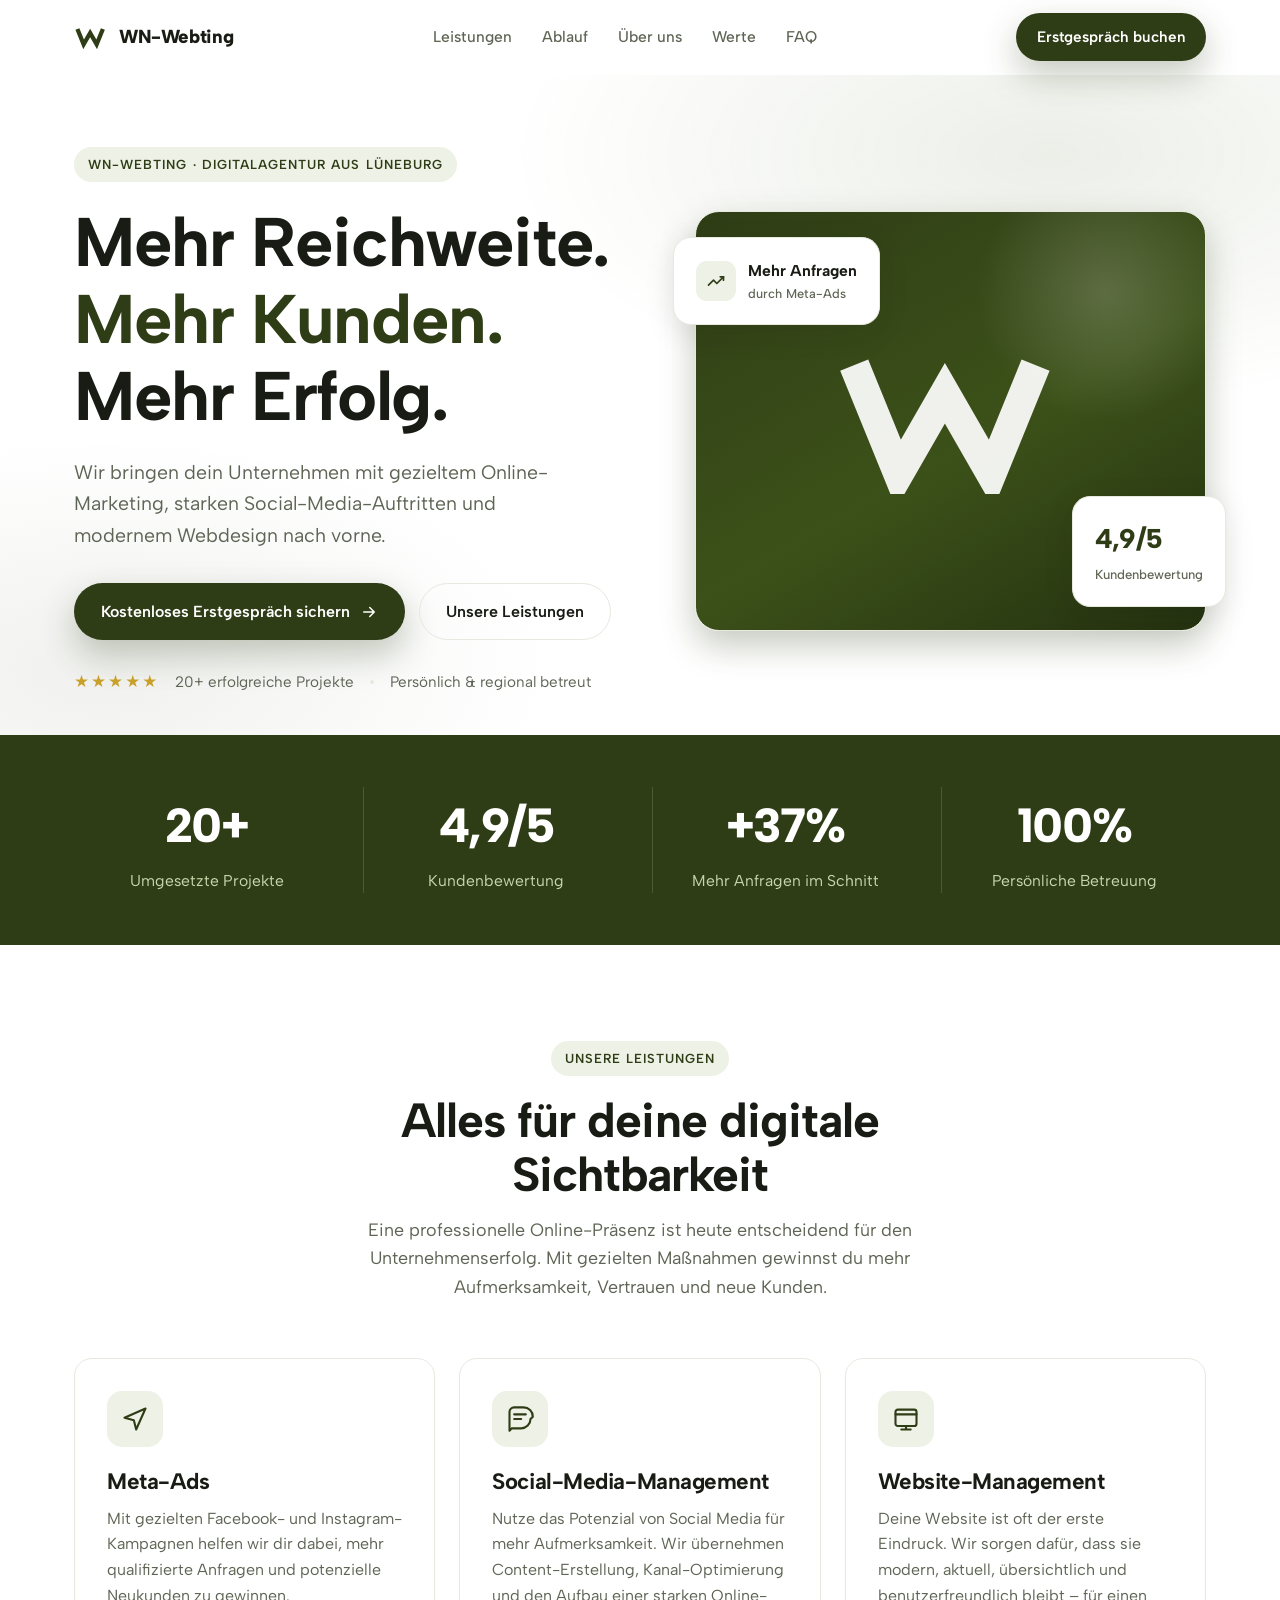
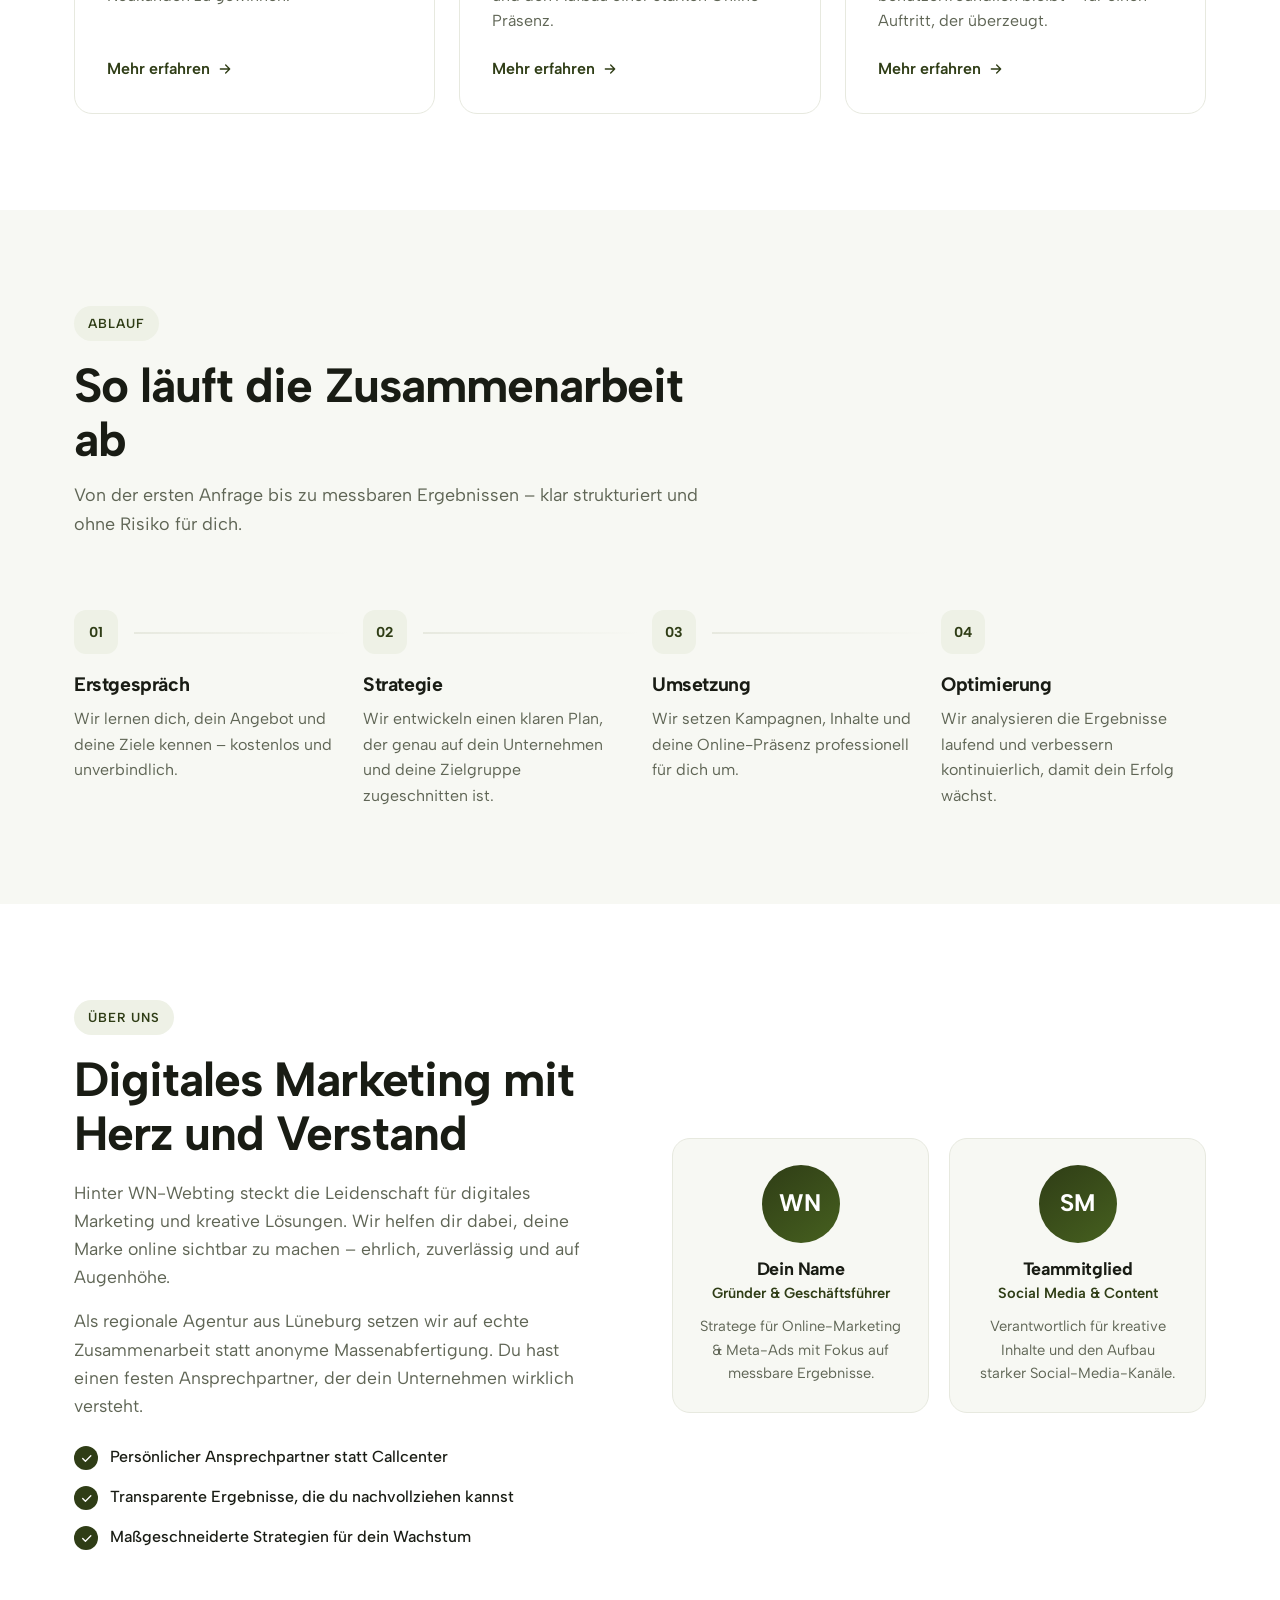
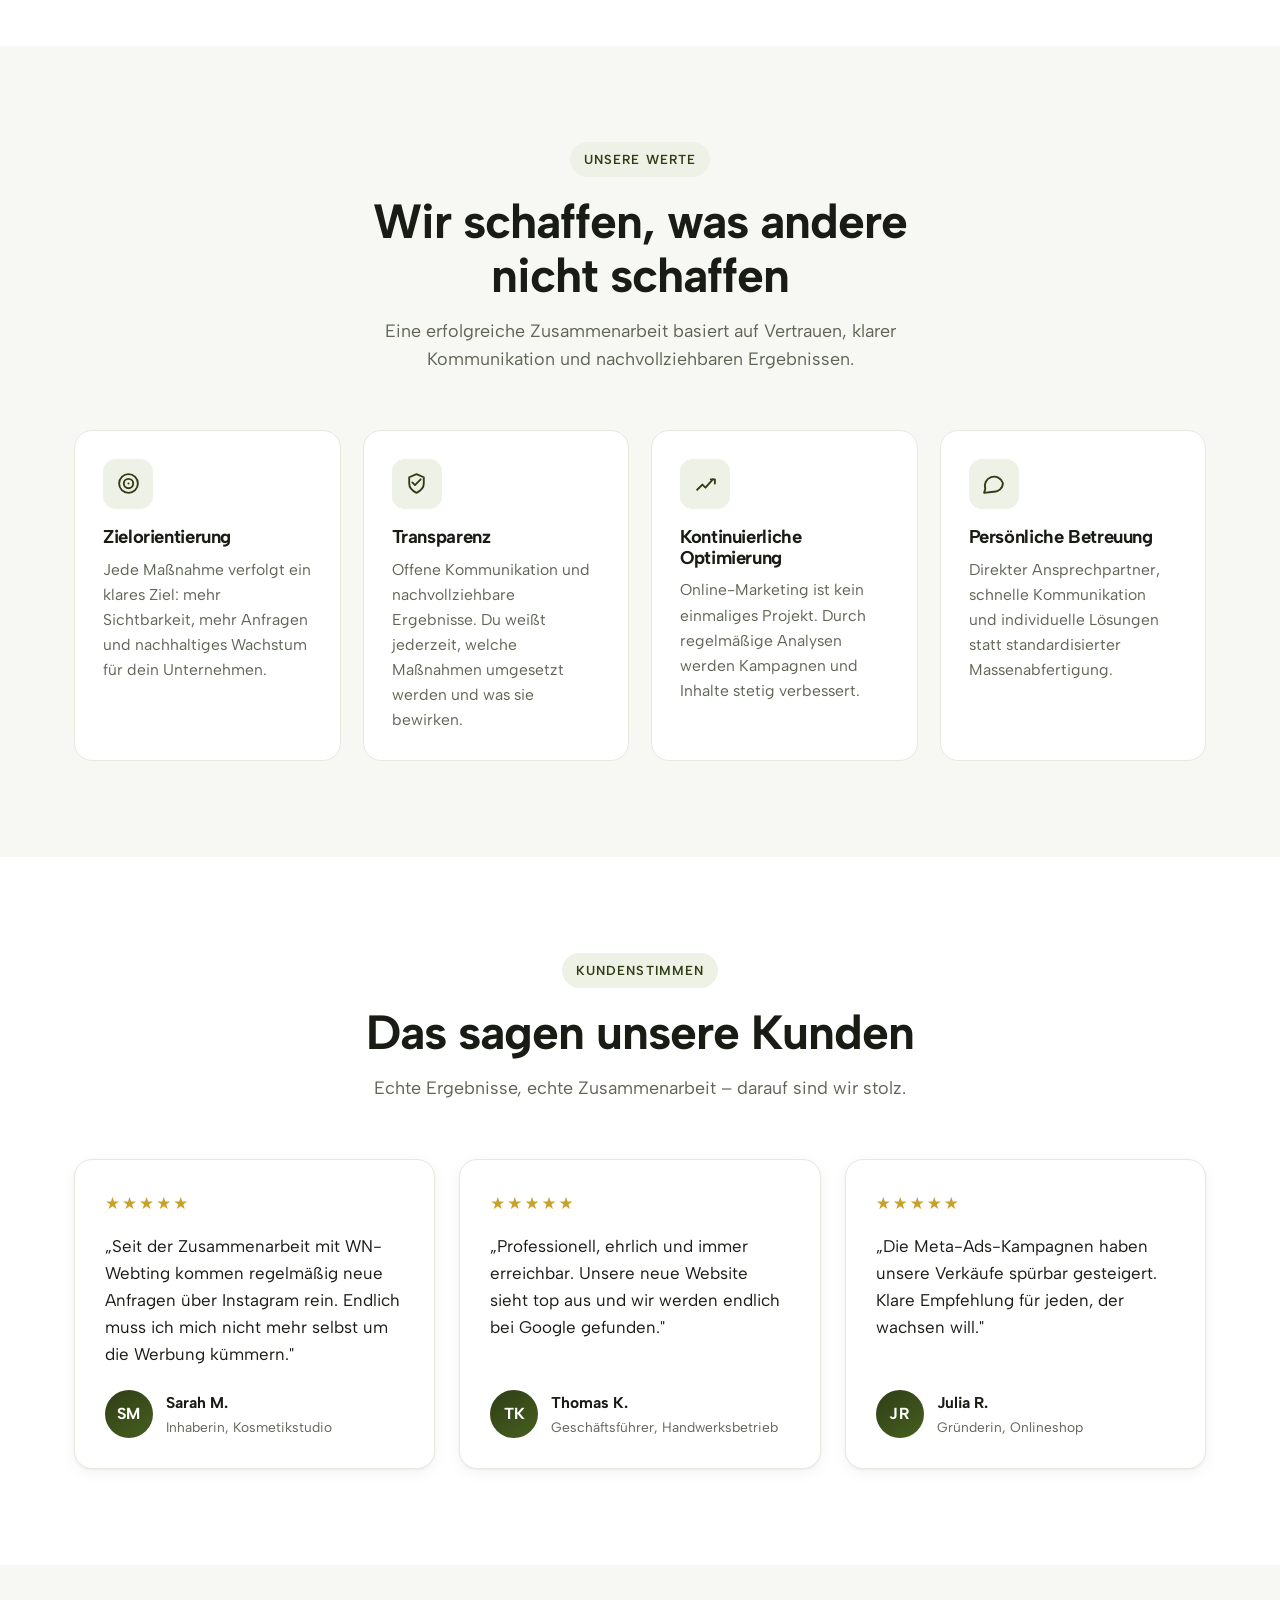
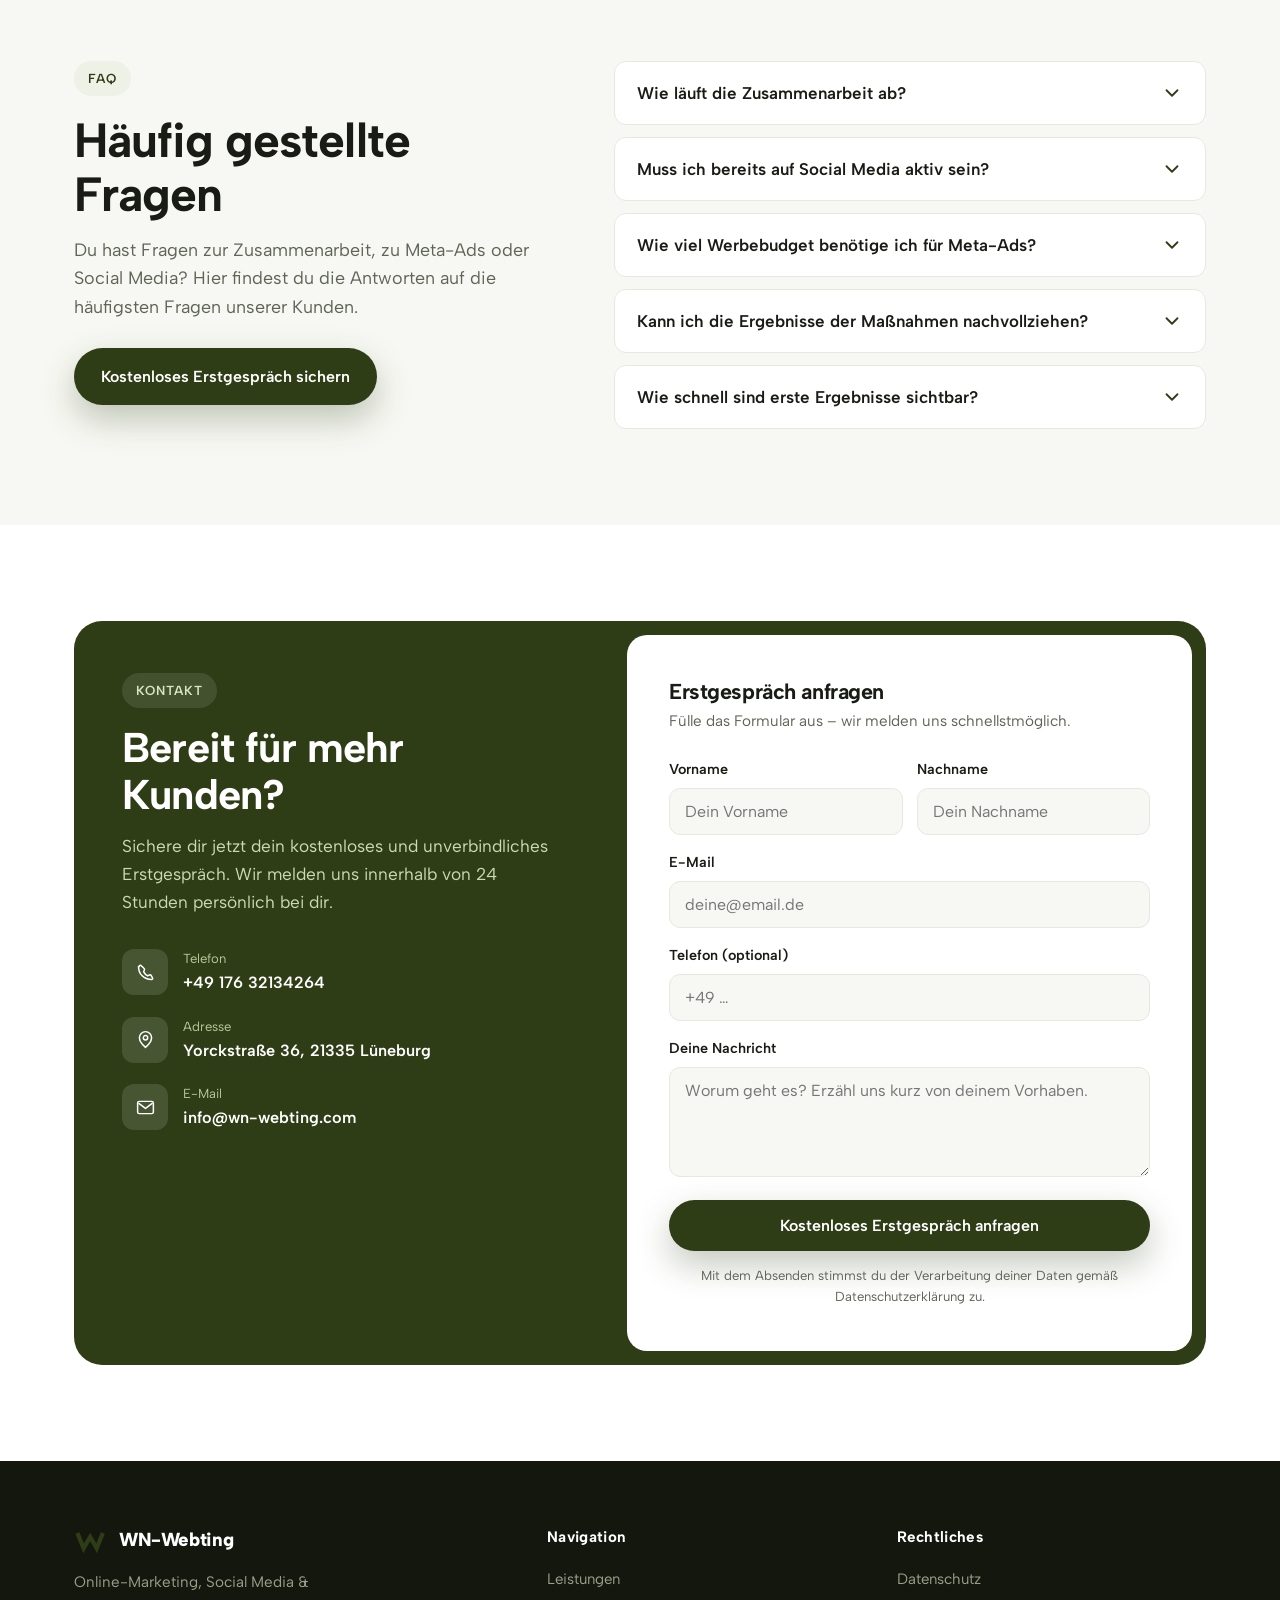
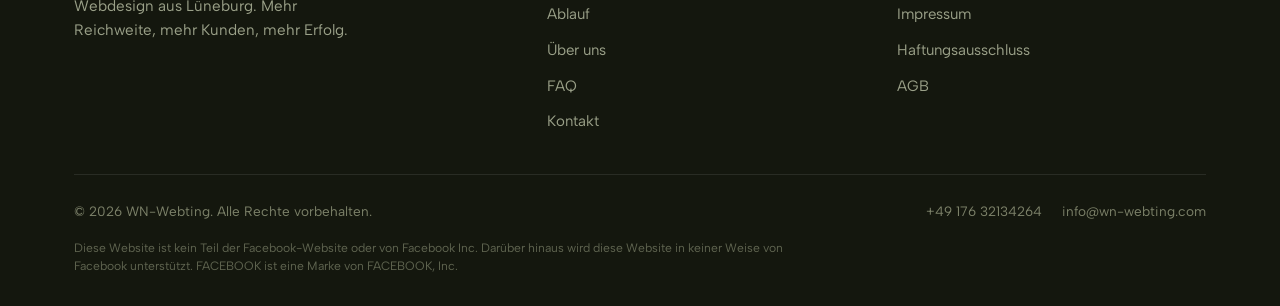
==== commit d620b604: "Add files via upload" ====
--- a/index.html
+++ b/index.html
@@ -1,494 +1,709 @@
-<!doctype html>
+<!DOCTYPE html>
 <html lang="de">
 <head>
-<meta charset="utf-8" />
-<meta name="viewport" content="width=device-width, initial-scale=1" />
-<title>WN-Webting - Performance-Marketing, Web-Design & Social Media</title>
-<meta name="description" content="WN-Webting verbindet Meta-Ads, Web-Design und Social Media Management zu einem System, das messbar neue Kunden bringt." />
-<!-- Link-only: verhindert, dass Suchmaschinen die Seite listen. Beim offiziellen Launch entfernen. -->
-<meta name="robots" content="noindex, nofollow" />
-
+<meta charset="UTF-8" />
+<meta name="viewport" content="width=device-width, initial-scale=1.0" />
+<title>WN-Webting | Online-Marketing, Social Media &amp; Webdesign aus Lüneburg</title>
+<meta name="description" content="Mehr Reichweite, mehr Kunden, mehr Erfolg: WN-Webting bringt dein Unternehmen mit Meta-Ads, Social-Media-Management und modernem Webdesign nach vorne. Jetzt kostenloses Erstgespräch sichern." />
 <link rel="preconnect" href="https://fonts.googleapis.com" />
 <link rel="preconnect" href="https://fonts.gstatic.com" crossorigin />
-<link href="https://fonts.googleapis.com/css2?family=Space+Grotesk:wght@400;500;600;700&display=swap" rel="stylesheet" />
-
-<link rel="stylesheet" href="styles.css" />
+<link href="https://fonts.googleapis.com/css2?family=Albert+Sans:ital,wght@0,300;0,400;0,500;0,600;0,700;0,800;1,400&display=swap" rel="stylesheet" />
+<style>
+  :root{
+    --brand:#2f3d16;
+    --brand-2:#46601f;
+    --brand-tint:#eef1e6;
+    --ink:#191c14;
+    --muted:#5f6555;
+    --bg:#ffffff;
+    --surface:#f7f8f3;
+    --border:#e7e9df;
+    --white:#ffffff;
+    --radius:18px;
+    --radius-sm:12px;
+    --shadow-sm:0 1px 2px rgba(25,28,20,.05), 0 4px 16px rgba(25,28,20,.05);
+    --shadow-md:0 8px 30px rgba(25,28,20,.10);
+    --shadow-brand:0 14px 34px rgba(47,61,22,.28);
+    --maxw:1180px;
+    --ease:cubic-bezier(.22,.61,.36,1);
+  }
+  *{box-sizing:border-box;margin:0;padding:0}
+  html{scroll-behavior:smooth;scroll-padding-top:88px;-webkit-text-size-adjust:100%}
+  body{
+    font-family:'Albert Sans',system-ui,-apple-system,Segoe UI,Roboto,sans-serif;
+    color:var(--ink);background:var(--bg);line-height:1.6;
+    -webkit-font-smoothing:antialiased;text-rendering:optimizeLegibility;
+  }
+  h1,h2,h3,h4{line-height:1.12;letter-spacing:-.02em;font-weight:700}
+  a{color:inherit;text-decoration:none}
+  img{max-width:100%;display:block}
+  section{scroll-margin-top:80px}
+  .wrap{max-width:var(--maxw);margin:0 auto;padding:0 24px}
+  .eyebrow{
+    display:inline-flex;align-items:center;gap:8px;
+    font-size:.82rem;font-weight:600;letter-spacing:.08em;text-transform:uppercase;
+    color:var(--brand);background:var(--brand-tint);
+    padding:7px 14px;border-radius:100px;
+  }
+  .eyebrow.on-dark{color:#dbe6c2;background:rgba(255,255,255,.10)}
+  .section-head{max-width:640px;margin-bottom:56px}
+  .section-head.center{margin-left:auto;margin-right:auto;text-align:center}
+  .section-head h2{font-size:clamp(2rem,4.2vw,3rem);margin:18px 0 14px}
+  .section-head p{font-size:1.12rem;color:var(--muted)}
+
+  /* Buttons */
+  .btn{
+    display:inline-flex;align-items:center;justify-content:center;gap:10px;
+    font-weight:600;font-size:1rem;font-family:inherit;cursor:pointer;
+    padding:15px 26px;border-radius:100px;border:1.5px solid transparent;
+    transition:transform .2s var(--ease),box-shadow .2s var(--ease),background .2s,color .2s;
+    white-space:nowrap;
+  }
+  .btn svg{width:18px;height:18px}
+  .btn-primary{background:var(--brand);color:#fff;box-shadow:var(--shadow-brand)}
+  .btn-primary:hover{transform:translateY(-2px);background:#374a1a}
+  .btn-ghost{background:transparent;color:var(--ink);border-color:var(--border)}
+  .btn-ghost:hover{border-color:var(--brand);color:var(--brand);transform:translateY(-2px)}
+  .btn-light{background:#fff;color:var(--brand)}
+  .btn-light:hover{transform:translateY(-2px);box-shadow:var(--shadow-md)}
+  .btn-sm{padding:11px 20px;font-size:.95rem}
+
+  /* Header */
+  header.nav{
+    position:sticky;top:0;z-index:50;background:rgba(255,255,255,.82);
+    backdrop-filter:saturate(180%) blur(14px);-webkit-backdrop-filter:saturate(180%) blur(14px);
+    border-bottom:1px solid transparent;transition:border-color .3s,box-shadow .3s;
+  }
+  header.nav.scrolled{border-color:var(--border);box-shadow:var(--shadow-sm)}
+  .nav-inner{display:flex;align-items:center;justify-content:space-between;height:74px;gap:24px}
+  .brand{display:flex;align-items:center;gap:11px;font-weight:800;letter-spacing:-.02em;font-size:1.18rem;color:var(--ink)}
+  .brand .mark{color:var(--brand);width:34px;height:24px;flex:none}
+  .nav-links{display:flex;align-items:center;gap:30px}
+  .nav-links a{font-size:.97rem;font-weight:500;color:var(--muted);transition:color .2s;position:relative}
+  .nav-links a:hover{color:var(--ink)}
+  .nav-cta{display:flex;align-items:center;gap:14px}
+  .burger{display:none;flex-direction:column;gap:5px;background:none;border:0;cursor:pointer;padding:8px}
+  .burger span{width:24px;height:2px;background:var(--ink);border-radius:2px;transition:.3s}
+
+  /* Hero */
+  .hero{position:relative;overflow:hidden;padding:72px 0 40px}
+  .hero::before{
+    content:"";position:absolute;inset:0;z-index:-1;
+    background:
+      radial-gradient(60% 55% at 82% 12%, rgba(70,96,31,.10), transparent 70%),
+      radial-gradient(50% 50% at 8% 90%, rgba(47,61,22,.07), transparent 70%);
+  }
+  .hero-grid{display:grid;grid-template-columns:1.05fr .95fr;gap:56px;align-items:center}
+  .hero h1{font-size:clamp(2.5rem,5.6vw,4.3rem);margin:22px 0}
+  .hero h1 .accent{color:var(--brand)}
+  .hero p.lead{font-size:1.22rem;color:var(--muted);max-width:520px;margin-bottom:32px}
+  .hero-actions{display:flex;flex-wrap:wrap;gap:14px;margin-bottom:28px}
+  .hero-trust{display:flex;align-items:center;gap:16px;flex-wrap:wrap;color:var(--muted);font-size:.95rem}
+  .stars{color:#c8a02a;letter-spacing:2px;font-size:1.05rem}
+  .dot-sep{width:4px;height:4px;border-radius:50%;background:var(--border)}
+
+  /* Hero visual */
+  .hero-visual{position:relative;min-height:420px}
+  .hv-card{
+    position:absolute;background:#fff;border:1px solid var(--border);border-radius:var(--radius);
+    box-shadow:var(--shadow-md);padding:20px 22px;
+  }
+  .hv-main{
+    inset:0;position:absolute;border-radius:24px;overflow:hidden;
+    background:linear-gradient(150deg,var(--brand) 0%,#3c5119 55%,#243110 100%);
+    box-shadow:var(--shadow-brand);display:flex;align-items:center;justify-content:center;
+  }
+  .hv-main .bigmark{width:52%;height:auto;color:rgba(255,255,255,.92)}
+  .hv-main .glow{position:absolute;width:280px;height:280px;border-radius:50%;
+    background:radial-gradient(circle,rgba(255,255,255,.18),transparent 65%);top:-60px;right:-40px}
+  .hv-badge{top:26px;left:-22px;display:flex;align-items:center;gap:12px}
+  .hv-badge .ic{width:40px;height:40px;border-radius:11px;background:var(--brand-tint);color:var(--brand);display:grid;place-items:center;flex:none}
+  .hv-badge .ic svg{width:20px;height:20px}
+  .hv-badge b{font-size:.98rem}
+  .hv-badge small{display:block;color:var(--muted);font-size:.8rem;font-weight:500}
+  .hv-metric{bottom:24px;right:-20px;text-align:left}
+  .hv-metric .n{font-size:1.7rem;font-weight:800;color:var(--brand);letter-spacing:-.03em}
+  .hv-metric small{color:var(--muted);font-size:.82rem;font-weight:500}
+
+  /* Stats */
+  .stats{background:var(--brand);color:#fff}
+  .stats .wrap{padding-top:52px;padding-bottom:52px}
+  .stats-grid{display:grid;grid-template-columns:repeat(4,1fr);gap:24px;text-align:center}
+  .stat .num{font-size:clamp(2.1rem,4vw,3rem);font-weight:800;letter-spacing:-.03em}
+  .stat .lbl{color:#c9d6ac;font-size:.98rem;margin-top:4px}
+  .stat + .stat{border-left:1px solid rgba(255,255,255,.14)}
+
+  /* Generic section spacing */
+  .pad{padding:96px 0}
+  .surface{background:var(--surface)}
+
+  /* Services */
+  .cards-3{display:grid;grid-template-columns:repeat(3,1fr);gap:24px}
+  .service{
+    background:#fff;border:1px solid var(--border);border-radius:var(--radius);padding:32px;
+    transition:transform .25s var(--ease),box-shadow .25s var(--ease),border-color .25s;
+    display:flex;flex-direction:column;
+  }
+  .service:hover{transform:translateY(-6px);box-shadow:var(--shadow-md);border-color:#d5dbc6}
+  .service .ic{width:56px;height:56px;border-radius:15px;background:var(--brand-tint);color:var(--brand);display:grid;place-items:center;margin-bottom:22px}
+  .service .ic svg{width:28px;height:28px}
+  .service h3{font-size:1.4rem;margin-bottom:12px}
+  .service p{color:var(--muted);margin-bottom:22px;flex:1}
+  .service .more{font-weight:600;color:var(--brand);display:inline-flex;align-items:center;gap:7px;transition:gap .2s}
+  .service:hover .more{gap:12px}
+
+  /* Process */
+  .steps{display:grid;grid-template-columns:repeat(4,1fr);gap:24px;counter-reset:step}
+  .step{position:relative;padding-top:16px}
+  .step .idx{font-size:.9rem;font-weight:700;color:var(--brand);background:var(--brand-tint);width:44px;height:44px;border-radius:12px;display:grid;place-items:center;margin-bottom:20px}
+  .step h3{font-size:1.22rem;margin-bottom:10px}
+  .step p{color:var(--muted);font-size:1rem}
+  .step:not(:last-child)::after{content:"";position:absolute;top:38px;left:60px;right:-12px;height:2px;background:linear-gradient(90deg,var(--border),transparent)}
+
+  /* About + team */
+  .about-grid{display:grid;grid-template-columns:1fr 1fr;gap:64px;align-items:center}
+  .about-copy h2{font-size:clamp(2rem,4.2vw,3rem);margin:18px 0 18px}
+  .about-copy p{color:var(--muted);font-size:1.1rem;margin-bottom:16px}
+  .checklist{list-style:none;margin-top:24px;display:grid;gap:14px}
+  .checklist li{display:flex;align-items:flex-start;gap:12px;font-weight:500}
+  .checklist .tick{width:24px;height:24px;border-radius:50%;background:var(--brand);color:#fff;display:grid;place-items:center;flex:none;margin-top:2px}
+  .checklist .tick svg{width:13px;height:13px}
+  .team{display:grid;grid-template-columns:1fr 1fr;gap:20px}
+  .member{background:var(--surface);border:1px solid var(--border);border-radius:var(--radius);padding:26px;text-align:center}
+  .avatar{width:78px;height:78px;border-radius:50%;margin:0 auto 16px;display:grid;place-items:center;font-weight:700;font-size:1.5rem;color:#fff;background:linear-gradient(145deg,var(--brand),#46601f);letter-spacing:.02em}
+  .member h4{font-size:1.12rem}
+  .member .role{color:var(--brand);font-weight:600;font-size:.92rem;margin-top:3px}
+  .member p{color:var(--muted);font-size:.92rem;margin-top:10px}
+
+  /* Values */
+  .values{display:grid;grid-template-columns:repeat(4,1fr);gap:22px}
+  .value{background:#fff;border:1px solid var(--border);border-radius:var(--radius);padding:28px;transition:transform .25s var(--ease),box-shadow .25s}
+  .value:hover{transform:translateY(-4px);box-shadow:var(--shadow-sm)}
+  .value .ic{width:50px;height:50px;border-radius:13px;background:var(--brand-tint);color:var(--brand);display:grid;place-items:center;margin-bottom:18px}
+  .value .ic svg{width:25px;height:25px}
+  .value h3{font-size:1.16rem;margin-bottom:9px}
+  .value p{color:var(--muted);font-size:.98rem}
+
+  /* Testimonials */
+  .tgrid{display:grid;grid-template-columns:repeat(3,1fr);gap:24px}
+  .quote{background:#fff;border:1px solid var(--border);border-radius:var(--radius);padding:30px;display:flex;flex-direction:column;box-shadow:var(--shadow-sm)}
+  .quote .stars{margin-bottom:16px}
+  .quote blockquote{font-size:1.06rem;color:var(--ink);flex:1;margin-bottom:22px}
+  .quote .person{display:flex;align-items:center;gap:13px}
+  .quote .avatar{width:48px;height:48px;font-size:1rem;margin:0}
+  .quote .person b{font-size:.98rem}
+  .quote .person small{display:block;color:var(--muted);font-size:.86rem}
+
+  /* FAQ */
+  .faq-grid{display:grid;grid-template-columns:.9fr 1.1fr;gap:56px;align-items:start}
+  .faq-list{display:flex;flex-direction:column;gap:12px}
+  .faq-item{border:1px solid var(--border);border-radius:var(--radius-sm);background:#fff;overflow:hidden;transition:border-color .2s,box-shadow .2s}
+  .faq-item.open{border-color:#cdd5bd;box-shadow:var(--shadow-sm)}
+  .faq-q{width:100%;text-align:left;background:none;border:0;cursor:pointer;font-family:inherit;
+    font-size:1.06rem;font-weight:600;color:var(--ink);padding:20px 22px;display:flex;align-items:center;justify-content:space-between;gap:16px}
+  .faq-q .chev{flex:none;width:22px;height:22px;color:var(--brand);transition:transform .3s var(--ease)}
+  .faq-item.open .chev{transform:rotate(180deg)}
+  .faq-a{max-height:0;overflow:hidden;transition:max-height .35s var(--ease)}
+  .faq-a p{padding:0 22px 22px;color:var(--muted)}
+
+  /* Contact */
+  .contact{background:var(--brand);color:#fff;border-radius:28px;overflow:hidden}
+  .contact-grid{display:grid;grid-template-columns:1fr 1.1fr;gap:0}
+  .contact-info{padding:52px 48px}
+  .contact-info h2{font-size:clamp(1.9rem,3.6vw,2.6rem);margin:16px 0 16px}
+  .contact-info p{color:#cdd9b3;font-size:1.08rem;margin-bottom:32px}
+  .contact-list{list-style:none;display:grid;gap:20px}
+  .contact-list li{display:flex;align-items:center;gap:15px}
+  .contact-list .ic{width:46px;height:46px;border-radius:12px;background:rgba(255,255,255,.12);display:grid;place-items:center;flex:none}
+  .contact-list .ic svg{width:21px;height:21px;color:#fff}
+  .contact-list small{display:block;color:#b8c79a;font-size:.82rem}
+  .contact-list b{font-weight:600;font-size:1.02rem}
+  .contact-list a{transition:opacity .2s}
+  .contact-list a:hover{opacity:.8}
+  .form-card{background:#fff;color:var(--ink);padding:44px 42px;margin:14px;border-radius:20px}
+  .form-card h3{font-size:1.35rem;margin-bottom:6px}
+  .form-card .sub{color:var(--muted);font-size:.95rem;margin-bottom:24px}
+  .field{margin-bottom:16px}
+  .field label{display:block;font-size:.9rem;font-weight:600;margin-bottom:7px}
+  .field input,.field textarea{
+    width:100%;font-family:inherit;font-size:1rem;color:var(--ink);
+    padding:13px 15px;border:1.5px solid var(--border);border-radius:11px;background:var(--surface);
+    transition:border-color .2s,background .2s;
+  }
+  .field input:focus,.field textarea:focus{outline:none;border-color:var(--brand);background:#fff}
+  .field textarea{resize:vertical;min-height:110px}
+  .row-2{display:grid;grid-template-columns:1fr 1fr;gap:14px}
+  .form-note{font-size:.82rem;color:var(--muted);margin-top:14px;text-align:center}
+  .form-success{display:none;text-align:center;padding:30px 10px}
+  .form-success.show{display:block}
+  .form-success .ok{width:62px;height:62px;border-radius:50%;background:var(--brand-tint);color:var(--brand);display:grid;place-items:center;margin:0 auto 18px}
+  .form-success h3{margin-bottom:8px}
+  .form-success p{color:var(--muted)}
+
+  /* Footer */
+  footer{background:#14170e;color:#c7ccbb;padding:64px 0 30px}
+  .foot-top{display:grid;grid-template-columns:1.4fr 1fr 1fr;gap:40px;padding-bottom:40px;border-bottom:1px solid rgba(255,255,255,.09)}
+  .foot-brand .brand{color:#fff;margin-bottom:14px}
+  .foot-brand p{max-width:300px;font-size:.95rem;color:#9aa088}
+  .foot-col h5{color:#fff;font-size:.95rem;margin-bottom:16px;letter-spacing:.02em}
+  .foot-col ul{list-style:none;display:grid;gap:10px}
+  .foot-col a{color:#9aa088;font-size:.94rem;transition:color .2s}
+  .foot-col a:hover{color:#fff}
+  .foot-bottom{display:flex;flex-wrap:wrap;justify-content:space-between;gap:14px;padding-top:26px;font-size:.85rem;color:#7c8169}
+  .foot-bottom .legal{display:flex;gap:20px;flex-wrap:wrap}
+  .disclaimer{font-size:.76rem;color:#5f6450;margin-top:16px;max-width:760px;line-height:1.55}
+
+  /* Reveal animation */
+  .reveal{opacity:0;transform:translateY(26px);transition:opacity .7s var(--ease),transform .7s var(--ease)}
+  .reveal.in{opacity:1;transform:none}
+  .reveal.d1{transition-delay:.08s}.reveal.d2{transition-delay:.16s}.reveal.d3{transition-delay:.24s}
+
+  /* Responsive */
+  @media(max-width:960px){
+    .hero-grid,.about-grid,.faq-grid,.contact-grid{grid-template-columns:1fr}
+    .hero-visual{min-height:340px;order:-1}
+    .cards-3,.steps,.values,.tgrid{grid-template-columns:1fr 1fr}
+    .stats-grid{grid-template-columns:1fr 1fr;gap:32px 24px}
+    .stat + .stat{border-left:0}
+    .step:not(:last-child)::after{display:none}
+    .contact{border-radius:22px}
+    .contact-info{padding:40px 32px}
+    .foot-top{grid-template-columns:1fr 1fr}
+  }
+  @media(max-width:900px){
+    .nav-links{display:none}
+    .nav-links.mobile-open{display:flex;position:absolute;top:74px;left:0;right:0;flex-direction:column;
+      background:#fff;border-bottom:1px solid var(--border);padding:18px 24px;gap:18px;box-shadow:var(--shadow-md)}
+    .burger{display:flex}
+  }
+  @media(max-width:620px){
+    .nav-cta .btn-primary{display:none}
+    .cards-3,.steps,.values,.tgrid,.team,.row-2{grid-template-columns:1fr}
+    .pad{padding:68px 0}
+    .hero h1{font-size:2.4rem}
+    .foot-top{grid-template-columns:1fr}
+    .form-card{margin:0;border-radius:0 0 22px 22px}
+  }
+  @media(prefers-reduced-motion:reduce){
+    *{animation:none!important;transition:none!important}
+    html{scroll-behavior:auto}
+    .reveal{opacity:1;transform:none}
+  }
+</style>
 </head>
 <body>
 
-<!-- NAV (single line, 70px) -->
-<header class="nav">
-  <div class="wrap">
-    <a href="#top" class="brand"><img class="brand-logo" src="logo.svg" alt="WN-Webting Logo" />WN-Webting</a>
-    <nav class="nav-links">
+<!-- ============ HEADER ============ -->
+<header class="nav" id="siteHeader">
+  <div class="wrap nav-inner">
+    <a href="#home" class="brand" aria-label="WN-Webting Startseite">
+      <!-- Logo-Mark: bei Bedarf durch <img src="assets/logo.png" alt="WN-Webting"> ersetzen -->
+      <svg class="mark" viewBox="0 0 120 72" fill="none" aria-hidden="true">
+        <path d="M12 8 L34 62 L57 22 L80 62 L102 8" stroke="currentColor" stroke-width="15" stroke-linejoin="miter"/>
+      </svg>
+      <span>WN-Webting</span>
+    </a>
+    <nav class="nav-links" id="navLinks">
       <a href="#leistungen">Leistungen</a>
-      <a href="#vorgehen">Vorgehen</a>
-      <a href="#kontakt">Kontakt</a>
+      <a href="#ablauf">Ablauf</a>
+      <a href="#ueber-uns">Über uns</a>
+      <a href="#werte">Werte</a>
+      <a href="#faq">FAQ</a>
     </nav>
     <div class="nav-cta">
-      <a href="#kontakt" class="btn btn-primary" data-magnetic>Erstgespräch <span class="btn-arrow">&rarr;</span></a>
+      <a href="#kontakt" class="btn btn-primary btn-sm">Erstgespräch buchen</a>
+      <button class="burger" id="burger" aria-label="Menü öffnen" aria-expanded="false">
+        <span></span><span></span><span></span>
+      </button>
     </div>
   </div>
 </header>
 
-<!-- HERO (scroll-morph image field) -->
-<section class="hero" id="top">
-  <div class="hero-stage" id="hero-stage" aria-hidden="true"></div>
-  <div class="hero-center">
-    <span class="eyebrow">Performance-Marketing Agentur</span>
-    <h1>Sichtbar werden.<br><em>Kunden</em> gewinnen.</h1>
-    <p class="hero-sub">WN-Webting verbindet Meta-Ads, Web-Design und Social Media zu einem System, das messbar neue Kunden bringt.</p>
-    <div class="hero-actions">
-      <a href="#kontakt" class="btn btn-primary" data-magnetic>Kostenloses Erstgespräch <span class="btn-arrow">&rarr;</span></a>
-      <a href="#leistungen" class="btn btn-ghost">Unsere Leistungen</a>
-    </div>
-  </div>
-</section>
-
-<!-- SOCIAL PROOF (the one marquee) -->
-<div class="proof">
+<main>
+<!-- ============ HERO ============ -->
+<section class="hero" id="home">
+  <div class="wrap hero-grid">
+    <div class="hero-copy">
+      <span class="eyebrow reveal">WN-Webting · Digitalagentur aus Lüneburg</span>
+      <h1 class="reveal d1">Mehr Reichweite.<br><span class="accent">Mehr Kunden.</span><br>Mehr Erfolg.</h1>
+      <p class="lead reveal d2">Wir bringen dein Unternehmen mit gezieltem Online-Marketing, starken Social-Media-Auftritten und modernem Webdesign nach vorne.</p>
+      <div class="hero-actions reveal d2">
+        <a href="#kontakt" class="btn btn-primary">Kostenloses Erstgespräch sichern
+          <svg viewBox="0 0 24 24" fill="none"><path d="M5 12h14M13 6l6 6-6 6" stroke="currentColor" stroke-width="2" stroke-linecap="round" stroke-linejoin="round"/></svg>
+        </a>
+        <a href="#leistungen" class="btn btn-ghost">Unsere Leistungen</a>
+      </div>
+      <div class="hero-trust reveal d3">
+        <span class="stars" aria-hidden="true">★★★★★</span>
+        <span>20+ erfolgreiche Projekte</span>
+        <span class="dot-sep"></span>
+        <span>Persönlich &amp; regional betreut</span>
+      </div>
+    </div>
+    <div class="hero-visual reveal d2">
+      <div class="hv-card hv-main">
+        <div class="glow"></div>
+        <svg class="bigmark" viewBox="0 0 120 72" fill="none" aria-hidden="true">
+          <path d="M12 8 L34 62 L57 22 L80 62 L102 8" stroke="currentColor" stroke-width="15" stroke-linejoin="miter"/>
+        </svg>
+      </div>
+      <div class="hv-card hv-badge">
+        <div class="ic">
+          <svg viewBox="0 0 24 24" fill="none"><path d="M3 17l6-6 4 4 8-8" stroke="currentColor" stroke-width="2" stroke-linecap="round" stroke-linejoin="round"/><path d="M17 7h4v4" stroke="currentColor" stroke-width="2" stroke-linecap="round" stroke-linejoin="round"/></svg>
+        </div>
+        <div><b>Mehr Anfragen</b><small>durch Meta-Ads</small></div>
+      </div>
+      <div class="hv-card hv-metric">
+        <div class="n">4,9/5</div>
+        <small>Kundenbewertung</small>
+      </div>
+    </div>
+  </div>
+</section>
+
+<!-- ============ STATS ============ -->
+<section class="stats" aria-label="Kennzahlen">
   <div class="wrap">
-    <p class="proof-label">Wir arbeiten dort, wo Ihre Kunden täglich sind</p>
-    <div class="marquee">
-      <div class="marquee-track">
-        <img src="https://cdn.simpleicons.org/meta/18181b" alt="Meta" />
-        <img src="https://cdn.simpleicons.org/instagram/18181b" alt="Instagram" />
-        <img src="https://cdn.simpleicons.org/facebook/18181b" alt="Facebook" />
-        <img src="https://cdn.simpleicons.org/tiktok/18181b" alt="TikTok" />
-        <img src="https://cdn.simpleicons.org/googleads/18181b" alt="Google Ads" />
-        <img src="https://cdn.simpleicons.org/pinterest/18181b" alt="Pinterest" />
-        <img src="https://cdn.simpleicons.org/youtube/18181b" alt="YouTube" />
-        <img src="https://cdn.simpleicons.org/shopify/18181b" alt="Shopify" />
-        <img src="https://cdn.simpleicons.org/meta/18181b" alt="" aria-hidden="true" />
-        <img src="https://cdn.simpleicons.org/instagram/18181b" alt="" aria-hidden="true" />
-        <img src="https://cdn.simpleicons.org/facebook/18181b" alt="" aria-hidden="true" />
-        <img src="https://cdn.simpleicons.org/tiktok/18181b" alt="" aria-hidden="true" />
-        <img src="https://cdn.simpleicons.org/googleads/18181b" alt="" aria-hidden="true" />
-        <img src="https://cdn.simpleicons.org/pinterest/18181b" alt="" aria-hidden="true" />
-        <img src="https://cdn.simpleicons.org/youtube/18181b" alt="" aria-hidden="true" />
-        <img src="https://cdn.simpleicons.org/shopify/18181b" alt="" aria-hidden="true" />
-      </div>
-    </div>
-  </div>
-</div>
-
-<!-- LEISTUNGEN (asymmetric bento, exactly 3 cells) -->
-<section id="leistungen">
+    <div class="stats-grid">
+      <div class="stat reveal"><div class="num" data-count="20" data-suffix="+">0</div><div class="lbl">Umgesetzte Projekte</div></div>
+      <div class="stat reveal d1"><div class="num" data-count="4.9" data-suffix="/5">0</div><div class="lbl">Kundenbewertung</div></div>
+      <div class="stat reveal d2"><div class="num" data-count="37" data-prefix="+" data-suffix="%">0</div><div class="lbl">Mehr Anfragen im Schnitt</div></div>
+      <div class="stat reveal d3"><div class="num" data-count="100" data-suffix="%">0</div><div class="lbl">Persönliche Betreuung</div></div>
+    </div>
+  </div>
+</section>
+
+<!-- ============ SERVICES ============ -->
+<section class="pad" id="leistungen">
   <div class="wrap">
-    <div class="sec-head reveal">
-      <span class="eyebrow">Leistungen</span>
-      <h2>Drei Bausteine, ein Ergebnis: mehr Anfragen.</h2>
-      <p>Wir bauen kein Marketing in Silos. Anzeigen, Website und Content greifen ineinander, damit aus Aufmerksamkeit zahlende Kunden werden.</p>
-    </div>
-    <div class="services-grid">
-      <article class="service-card reveal">
-        <div class="service-media">
-          <img src="https://images.unsplash.com/photo-1460925895917-afdab827c52f?w=760&h=520&fit=crop&q=75" alt="Kampagnen-Dashboard mit Statistiken auf einem Laptop" loading="lazy" />
-        </div>
+    <div class="section-head center reveal">
+      <span class="eyebrow">Unsere Leistungen</span>
+      <h2>Alles für deine digitale Sichtbarkeit</h2>
+      <p>Eine professionelle Online-Präsenz ist heute entscheidend für den Unternehmenserfolg. Mit gezielten Maßnahmen gewinnst du mehr Aufmerksamkeit, Vertrauen und neue Kunden.</p>
+    </div>
+    <div class="cards-3">
+      <article class="service reveal">
+        <div class="ic"><svg viewBox="0 0 24 24" fill="none"><path d="M3 11l18-8-8 18-2-8-8-2z" stroke="currentColor" stroke-width="1.8" stroke-linejoin="round"/></svg></div>
         <h3>Meta-Ads</h3>
         <p>Mit gezielten Facebook- und Instagram-Kampagnen helfen wir dir dabei, mehr qualifizierte Anfragen und potenzielle Neukunden zu gewinnen.</p>
-        <a href="meta-ads.html" class="btn btn-primary">Mehr erfahren</a>
+        <a href="#kontakt" class="more">Mehr erfahren <svg width="16" height="16" viewBox="0 0 24 24" fill="none"><path d="M5 12h14M13 6l6 6-6 6" stroke="currentColor" stroke-width="2" stroke-linecap="round" stroke-linejoin="round"/></svg></a>
       </article>
-
-      <article class="service-card reveal">
-        <div class="service-media">
-          <img class="photo-muted" src="https://images.unsplash.com/photo-1611926653458-09294b3142bf?w=760&h=520&fit=crop&q=75" alt="Social-Media-App auf einem Smartphone" loading="lazy" />
+      <article class="service reveal d1">
+        <div class="ic"><svg viewBox="0 0 24 24" fill="none"><path d="M7 8h10M7 12h6" stroke="currentColor" stroke-width="1.8" stroke-linecap="round"/><path d="M21 12a8 8 0 01-8 8H5l-2 2V6a4 4 0 014-4h8a8 8 0 018 8z" stroke="currentColor" stroke-width="1.8" stroke-linejoin="round"/></svg></div>
+        <h3>Social-Media-Management</h3>
+        <p>Nutze das Potenzial von Social Media für mehr Aufmerksamkeit. Wir übernehmen Content-Erstellung, Kanal-Optimierung und den Aufbau einer starken Online-Präsenz.</p>
+        <a href="#kontakt" class="more">Mehr erfahren <svg width="16" height="16" viewBox="0 0 24 24" fill="none"><path d="M5 12h14M13 6l6 6-6 6" stroke="currentColor" stroke-width="2" stroke-linecap="round" stroke-linejoin="round"/></svg></a>
+      </article>
+      <article class="service reveal d2">
+        <div class="ic"><svg viewBox="0 0 24 24" fill="none"><rect x="3" y="4" width="18" height="14" rx="2" stroke="currentColor" stroke-width="1.8"/><path d="M3 8h18M8 21h8M12 18v3" stroke="currentColor" stroke-width="1.8" stroke-linecap="round"/></svg></div>
+        <h3>Website-Management</h3>
+        <p>Deine Website ist oft der erste Eindruck. Wir sorgen dafür, dass sie modern, aktuell, übersichtlich und benutzerfreundlich bleibt – für einen Auftritt, der überzeugt.</p>
+        <a href="#kontakt" class="more">Mehr erfahren <svg width="16" height="16" viewBox="0 0 24 24" fill="none"><path d="M5 12h14M13 6l6 6-6 6" stroke="currentColor" stroke-width="2" stroke-linecap="round" stroke-linejoin="round"/></svg></a>
+      </article>
+    </div>
+  </div>
+</section>
+
+<!-- ============ PROCESS ============ -->
+<section class="pad surface" id="ablauf">
+  <div class="wrap">
+    <div class="section-head reveal">
+      <span class="eyebrow">Ablauf</span>
+      <h2>So läuft die Zusammenarbeit ab</h2>
+      <p>Von der ersten Anfrage bis zu messbaren Ergebnissen – klar strukturiert und ohne Risiko für dich.</p>
+    </div>
+    <div class="steps">
+      <div class="step reveal"><div class="idx">01</div><h3>Erstgespräch</h3><p>Wir lernen dich, dein Angebot und deine Ziele kennen – kostenlos und unverbindlich.</p></div>
+      <div class="step reveal d1"><div class="idx">02</div><h3>Strategie</h3><p>Wir entwickeln einen klaren Plan, der genau auf dein Unternehmen und deine Zielgruppe zugeschnitten ist.</p></div>
+      <div class="step reveal d2"><div class="idx">03</div><h3>Umsetzung</h3><p>Wir setzen Kampagnen, Inhalte und deine Online-Präsenz professionell für dich um.</p></div>
+      <div class="step reveal d3"><div class="idx">04</div><h3>Optimierung</h3><p>Wir analysieren die Ergebnisse laufend und verbessern kontinuierlich, damit dein Erfolg wächst.</p></div>
+    </div>
+  </div>
+</section>
+
+<!-- ============ ABOUT + TEAM ============ -->
+<section class="pad" id="ueber-uns">
+  <div class="wrap about-grid">
+    <div class="about-copy reveal">
+      <span class="eyebrow">Über uns</span>
+      <h2>Digitales Marketing mit Herz und Verstand</h2>
+      <p>Hinter WN-Webting steckt die Leidenschaft für digitales Marketing und kreative Lösungen. Wir helfen dir dabei, deine Marke online sichtbar zu machen – ehrlich, zuverlässig und auf Augenhöhe.</p>
+      <p>Als regionale Agentur aus Lüneburg setzen wir auf echte Zusammenarbeit statt anonyme Massenabfertigung. Du hast einen festen Ansprechpartner, der dein Unternehmen wirklich versteht.</p>
+      <ul class="checklist">
+        <li><span class="tick"><svg viewBox="0 0 24 24" fill="none"><path d="M5 12l5 5L20 7" stroke="currentColor" stroke-width="2.4" stroke-linecap="round" stroke-linejoin="round"/></svg></span>Persönlicher Ansprechpartner statt Callcenter</li>
+        <li><span class="tick"><svg viewBox="0 0 24 24" fill="none"><path d="M5 12l5 5L20 7" stroke="currentColor" stroke-width="2.4" stroke-linecap="round" stroke-linejoin="round"/></svg></span>Transparente Ergebnisse, die du nachvollziehen kannst</li>
+        <li><span class="tick"><svg viewBox="0 0 24 24" fill="none"><path d="M5 12l5 5L20 7" stroke="currentColor" stroke-width="2.4" stroke-linecap="round" stroke-linejoin="round"/></svg></span>Maßgeschneiderte Strategien für dein Wachstum</li>
+      </ul>
+    </div>
+    <div class="team reveal d1">
+      <div class="member">
+        <div class="avatar">WN</div>
+        <h4>Dein Name</h4>
+        <div class="role">Gründer &amp; Geschäftsführer</div>
+        <p>Stratege für Online-Marketing &amp; Meta-Ads mit Fokus auf messbare Ergebnisse.</p>
+      </div>
+      <div class="member">
+        <div class="avatar">SM</div>
+        <h4>Teammitglied</h4>
+        <div class="role">Social Media &amp; Content</div>
+        <p>Verantwortlich für kreative Inhalte und den Aufbau starker Social-Media-Kanäle.</p>
+      </div>
+    </div>
+  </div>
+</section>
+
+<!-- ============ VALUES ============ -->
+<section class="pad surface" id="werte">
+  <div class="wrap">
+    <div class="section-head center reveal">
+      <span class="eyebrow">Unsere Werte</span>
+      <h2>Wir schaffen, was andere nicht schaffen</h2>
+      <p>Eine erfolgreiche Zusammenarbeit basiert auf Vertrauen, klarer Kommunikation und nachvollziehbaren Ergebnissen.</p>
+    </div>
+    <div class="values">
+      <div class="value reveal">
+        <div class="ic"><svg viewBox="0 0 24 24" fill="none"><circle cx="12" cy="12" r="9" stroke="currentColor" stroke-width="1.8"/><circle cx="12" cy="12" r="4.5" stroke="currentColor" stroke-width="1.8"/><circle cx="12" cy="12" r="1" fill="currentColor"/></svg></div>
+        <h3>Zielorientierung</h3>
+        <p>Jede Maßnahme verfolgt ein klares Ziel: mehr Sichtbarkeit, mehr Anfragen und nachhaltiges Wachstum für dein Unternehmen.</p>
+      </div>
+      <div class="value reveal d1">
+        <div class="ic"><svg viewBox="0 0 24 24" fill="none"><path d="M8 11l2.5 2.5L16 8" stroke="currentColor" stroke-width="1.8" stroke-linecap="round" stroke-linejoin="round"/><path d="M12 3l7 3v6c0 4-3 7-7 9-4-2-7-5-7-9V6l7-3z" stroke="currentColor" stroke-width="1.8" stroke-linejoin="round"/></svg></div>
+        <h3>Transparenz</h3>
+        <p>Offene Kommunikation und nachvollziehbare Ergebnisse. Du weißt jederzeit, welche Maßnahmen umgesetzt werden und was sie bewirken.</p>
+      </div>
+      <div class="value reveal d2">
+        <div class="ic"><svg viewBox="0 0 24 24" fill="none"><path d="M4 18l5-5 3 3 7-8" stroke="currentColor" stroke-width="1.8" stroke-linecap="round" stroke-linejoin="round"/><path d="M17 8h4v4" stroke="currentColor" stroke-width="1.8" stroke-linecap="round" stroke-linejoin="round"/></svg></div>
+        <h3>Kontinuierliche Optimierung</h3>
+        <p>Online-Marketing ist kein einmaliges Projekt. Durch regelmäßige Analysen werden Kampagnen und Inhalte stetig verbessert.</p>
+      </div>
+      <div class="value reveal d3">
+        <div class="ic"><svg viewBox="0 0 24 24" fill="none"><path d="M21 11.5a8.4 8.4 0 01-9 8.4L3 21l1.1-3.9A8.5 8.5 0 1121 11.5z" stroke="currentColor" stroke-width="1.8" stroke-linejoin="round"/></svg></div>
+        <h3>Persönliche Betreuung</h3>
+        <p>Direkter Ansprechpartner, schnelle Kommunikation und individuelle Lösungen statt standardisierter Massenabfertigung.</p>
+      </div>
+    </div>
+  </div>
+</section>
+
+<!-- ============ TESTIMONIALS ============ -->
+<section class="pad">
+  <div class="wrap">
+    <div class="section-head center reveal">
+      <span class="eyebrow">Kundenstimmen</span>
+      <h2>Das sagen unsere Kunden</h2>
+      <p>Echte Ergebnisse, echte Zusammenarbeit – darauf sind wir stolz.</p>
+    </div>
+    <div class="tgrid">
+      <figure class="quote reveal">
+        <div class="stars" aria-hidden="true">★★★★★</div>
+        <blockquote>„Seit der Zusammenarbeit mit WN-Webting kommen regelmäßig neue Anfragen über Instagram rein. Endlich muss ich mich nicht mehr selbst um die Werbung kümmern."</blockquote>
+        <figcaption class="person"><span class="avatar">SM</span><span><b>Sarah M.</b><small>Inhaberin, Kosmetikstudio</small></span></figcaption>
+      </figure>
+      <figure class="quote reveal d1">
+        <div class="stars" aria-hidden="true">★★★★★</div>
+        <blockquote>„Professionell, ehrlich und immer erreichbar. Unsere neue Website sieht top aus und wir werden endlich bei Google gefunden."</blockquote>
+        <figcaption class="person"><span class="avatar">TK</span><span><b>Thomas K.</b><small>Geschäftsführer, Handwerksbetrieb</small></span></figcaption>
+      </figure>
+      <figure class="quote reveal d2">
+        <div class="stars" aria-hidden="true">★★★★★</div>
+        <blockquote>„Die Meta-Ads-Kampagnen haben unsere Verkäufe spürbar gesteigert. Klare Empfehlung für jeden, der wachsen will."</blockquote>
+        <figcaption class="person"><span class="avatar">JR</span><span><b>Julia R.</b><small>Gründerin, Onlineshop</small></span></figcaption>
+      </figure>
+    </div>
+  </div>
+</section>
+
+<!-- ============ FAQ ============ -->
+<section class="pad surface" id="faq">
+  <div class="wrap faq-grid">
+    <div class="section-head reveal" style="margin-bottom:0">
+      <span class="eyebrow">FAQ</span>
+      <h2>Häufig gestellte Fragen</h2>
+      <p>Du hast Fragen zur Zusammenarbeit, zu Meta-Ads oder Social Media? Hier findest du die Antworten auf die häufigsten Fragen unserer Kunden.</p>
+      <a href="#kontakt" class="btn btn-primary" style="margin-top:26px">Kostenloses Erstgespräch sichern</a>
+    </div>
+    <div class="faq-list reveal d1">
+      <div class="faq-item">
+        <button class="faq-q">Wie läuft die Zusammenarbeit ab?<svg class="chev" viewBox="0 0 24 24" fill="none"><path d="M6 9l6 6 6-6" stroke="currentColor" stroke-width="2" stroke-linecap="round" stroke-linejoin="round"/></svg></button>
+        <div class="faq-a"><p>Nach deiner Anfrage vereinbaren wir ein kostenloses Erstgespräch. Darin analysieren wir deine Ausgangslage und Ziele. Anschließend erhältst du eine klare Strategie – danach übernehmen wir die Umsetzung und halten dich mit regelmäßigen Updates auf dem Laufenden.</p></div>
+      </div>
+      <div class="faq-item">
+        <button class="faq-q">Muss ich bereits auf Social Media aktiv sein?<svg class="chev" viewBox="0 0 24 24" fill="none"><path d="M6 9l6 6 6-6" stroke="currentColor" stroke-width="2" stroke-linecap="round" stroke-linejoin="round"/></svg></button>
+        <div class="faq-a"><p>Nein. Egal ob du bei null startest oder bestehende Kanäle optimieren möchtest – wir holen dich genau dort ab, wo du aktuell stehst, und bauen deine Präsenz Schritt für Schritt auf.</p></div>
+      </div>
+      <div class="faq-item">
+        <button class="faq-q">Wie viel Werbebudget benötige ich für Meta-Ads?<svg class="chev" viewBox="0 0 24 24" fill="none"><path d="M6 9l6 6 6-6" stroke="currentColor" stroke-width="2" stroke-linecap="round" stroke-linejoin="round"/></svg></button>
+        <div class="faq-a"><p>Das hängt von deiner Branche und deinen Zielen ab. Für den Einstieg empfehlen wir in der Regel ein monatliches Werbebudget ab ca. 300–500 €. Im Erstgespräch geben wir dir eine realistische Einschätzung für deinen konkreten Fall.</p></div>
+      </div>
+      <div class="faq-item">
+        <button class="faq-q">Kann ich die Ergebnisse der Maßnahmen nachvollziehen?<svg class="chev" viewBox="0 0 24 24" fill="none"><path d="M6 9l6 6 6-6" stroke="currentColor" stroke-width="2" stroke-linecap="round" stroke-linejoin="round"/></svg></button>
+        <div class="faq-a"><p>Ja. Du erhältst transparente Auswertungen zu den wichtigsten Kennzahlen wie Reichweite, Anfragen und Kosten pro Ergebnis. So siehst du jederzeit, was deine Investition bewirkt.</p></div>
+      </div>
+      <div class="faq-item">
+        <button class="faq-q">Wie schnell sind erste Ergebnisse sichtbar?<svg class="chev" viewBox="0 0 24 24" fill="none"><path d="M6 9l6 6 6-6" stroke="currentColor" stroke-width="2" stroke-linecap="round" stroke-linejoin="round"/></svg></button>
+        <div class="faq-a"><p>Erste Ergebnisse aus Meta-Ads sind oft schon nach wenigen Tagen messbar. Nachhaltiges organisches Wachstum über Social Media und Website baut sich über einige Wochen auf – wir optimieren kontinuierlich, um deine Ergebnisse stetig zu verbessern.</p></div>
+      </div>
+    </div>
+  </div>
+</section>
+
+<!-- ============ CONTACT ============ -->
+<section class="pad" id="kontakt">
+  <div class="wrap">
+    <div class="contact reveal">
+      <div class="contact-grid">
+        <div class="contact-info">
+          <span class="eyebrow on-dark">Kontakt</span>
+          <h2>Bereit für mehr Kunden?</h2>
+          <p>Sichere dir jetzt dein kostenloses und unverbindliches Erstgespräch. Wir melden uns innerhalb von 24 Stunden persönlich bei dir.</p>
+          <ul class="contact-list">
+            <li>
+              <span class="ic"><svg viewBox="0 0 24 24" fill="none"><path d="M4 5c0 8.8 6.2 15 15 15 1 0 1.5-.9 1-1.8l-1.6-2.8a1.4 1.4 0 00-1.7-.6l-2.3.9a11 11 0 01-4.5-4.5l.9-2.3a1.4 1.4 0 00-.6-1.7L6.8 3.9C5.9 3.4 5 4 5 5z" stroke="currentColor" stroke-width="1.7" stroke-linejoin="round"/></svg></span>
+              <span><small>Telefon</small><b><a href="tel:+4917632134264">+49 176 32134264</a></b></span>
+            </li>
+            <li>
+              <span class="ic"><svg viewBox="0 0 24 24" fill="none"><path d="M12 21s7-6 7-11a7 7 0 10-14 0c0 5 7 11 7 11z" stroke="currentColor" stroke-width="1.7" stroke-linejoin="round"/><circle cx="12" cy="10" r="2.5" stroke="currentColor" stroke-width="1.7"/></svg></span>
+              <span><small>Adresse</small><b>Yorckstraße 36, 21335 Lüneburg</b></span>
+            </li>
+            <li>
+              <span class="ic"><svg viewBox="0 0 24 24" fill="none"><rect x="3" y="5" width="18" height="14" rx="2" stroke="currentColor" stroke-width="1.7"/><path d="M4 7l8 6 8-6" stroke="currentColor" stroke-width="1.7" stroke-linejoin="round"/></svg></span>
+              <span><small>E-Mail</small><b><a href="mailto:info@wn-webting.com">info@wn-webting.com</a></b></span>
+            </li>
+          </ul>
         </div>
-        <h3>Social-Media-Management</h3>
-        <p>Nutze das Potenzial von Social Media, um mehr Aufmerksamkeit für dein Unternehmen zu gewinnen. Wir unterstützen dich bei der Erstellung von Inhalten, der Optimierung deiner Kanäle und dem Aufbau einer stärkeren Online-Präsenz.</p>
-        <a href="social-media-management.html" class="btn btn-primary">Mehr erfahren</a>
-      </article>
-
-      <article class="service-card reveal">
-        <div class="service-media">
-          <img src="https://images.unsplash.com/photo-1467232004584-a241de8bcf5d?w=760&h=520&fit=crop&q=75" alt="Web-Design Arbeitsplatz mit Laptop" loading="lazy" />
+        <div class="form-card">
+          <form id="contactForm" novalidate>
+            <h3>Erstgespräch anfragen</h3>
+            <p class="sub">Fülle das Formular aus – wir melden uns schnellstmöglich.</p>
+            <div class="row-2">
+              <div class="field"><label for="fn">Vorname</label><input id="fn" name="vorname" type="text" placeholder="Dein Vorname" required></div>
+              <div class="field"><label for="ln">Nachname</label><input id="ln" name="nachname" type="text" placeholder="Dein Nachname" required></div>
+            </div>
+            <div class="field"><label for="em">E-Mail</label><input id="em" name="email" type="email" placeholder="deine@email.de" required></div>
+            <div class="field"><label for="ph">Telefon (optional)</label><input id="ph" name="telefon" type="tel" placeholder="+49 …"></div>
+            <div class="field"><label for="msg">Deine Nachricht</label><textarea id="msg" name="nachricht" placeholder="Worum geht es? Erzähl uns kurz von deinem Vorhaben." required></textarea></div>
+            <button type="submit" class="btn btn-primary" style="width:100%">Kostenloses Erstgespräch anfragen</button>
+            <p class="form-note">Mit dem Absenden stimmst du der Verarbeitung deiner Daten gemäß Datenschutzerklärung zu.</p>
+          </form>
+          <div class="form-success" id="formSuccess">
+            <div class="ok"><svg width="30" height="30" viewBox="0 0 24 24" fill="none"><path d="M5 12l5 5L20 7" stroke="currentColor" stroke-width="2.4" stroke-linecap="round" stroke-linejoin="round"/></svg></div>
+            <h3>Vielen Dank für deine Anfrage!</h3>
+            <p>Wir haben deine Nachricht erhalten und melden uns innerhalb von 24 Stunden persönlich bei dir.</p>
+          </div>
         </div>
-        <h3>Website-Management</h3>
-        <p>Eine moderne Website ist oft der erste Eindruck, den potenzielle Kunden von deinem Unternehmen erhalten. Wir sorgen dafür, dass deine Website aktuell, übersichtlich und benutzerfreundlich bleibt.</p>
-        <a href="website-management.html" class="btn btn-primary">Mehr erfahren</a>
-      </article>
-    </div>
-  </div>
-</section>
-
-<!-- PROMISES band (full-width, no cards) -->
-<section class="results">
-  <div class="wrap">
-    <div class="metrics reveal">
-      <div class="metric"><b>Kostenlos</b><span>unverbindliches Erstgespräch</span></div>
-      <div class="metric"><b>Monatlich</b><span>kündbar statt langer Vertragsbindung</span></div>
-      <div class="metric"><b>&lt;14 Tage</b><span>bis zur ersten Live-Kampagne</span></div>
-      <div class="metric"><b>Reporting</b><span>transparent und regelmäßig</span></div>
-    </div>
-  </div>
-</section>
-
-<!-- VORGEHEN (4 numbered cards) -->
-<section id="vorgehen">
-  <div class="wrap">
-    <div class="sec-head reveal">
-      <h2>So läuft die Zusammenarbeit ab</h2>
-      <p>Von der ersten Anfrage bis zu messbaren Ergebnissen. Klar strukturiert und ohne Risiko für dich.</p>
-    </div>
-    <div class="process-grid">
-      <div class="pstep reveal">
-        <div class="pstep-n">01</div>
-        <div class="icon-tile" aria-hidden="true">
-          <svg viewBox="0 0 24 24" fill="none" stroke="currentColor" stroke-width="1.8" stroke-linecap="round" stroke-linejoin="round"><path d="M4 5h16v11H8l-4 4V5z"/></svg>
-        </div>
-        <h3>Erstgespräch</h3>
-        <p>Wir lernen dich, dein Angebot und deine Ziele kennen. Kostenlos und unverbindlich.</p>
-      </div>
-      <div class="pstep reveal">
-        <div class="pstep-n">02</div>
-        <div class="icon-tile" aria-hidden="true">
-          <svg viewBox="0 0 24 24" fill="none" stroke="currentColor" stroke-width="1.8" stroke-linecap="round" stroke-linejoin="round"><circle cx="12" cy="12" r="8.5"/><circle cx="12" cy="12" r="4"/><circle cx="12" cy="12" r=".5"/></svg>
-        </div>
-        <h3>Strategie</h3>
-        <p>Wir entwickeln einen klaren Plan, der genau auf dein Unternehmen und deine Zielgruppe zugeschnitten ist.</p>
-      </div>
-      <div class="pstep reveal">
-        <div class="pstep-n">03</div>
-        <div class="icon-tile" aria-hidden="true">
-          <svg viewBox="0 0 24 24" fill="none" stroke="currentColor" stroke-width="1.8" stroke-linecap="round" stroke-linejoin="round"><path d="M6 18L18 6"/><path d="M9 6h9v9"/></svg>
-        </div>
-        <h3>Umsetzung</h3>
-        <p>Wir setzen Kampagnen, Inhalte und deine Online-Präsenz professionell für dich um.</p>
-      </div>
-      <div class="pstep reveal">
-        <div class="pstep-n">04</div>
-        <div class="icon-tile" aria-hidden="true">
-          <svg viewBox="0 0 24 24" fill="none" stroke="currentColor" stroke-width="1.8" stroke-linecap="round" stroke-linejoin="round"><path d="M4 19h16"/><path d="M5 15l5-5 4 3 5-7"/></svg>
-        </div>
-        <h3>Optimierung</h3>
-        <p>Wir analysieren die Ergebnisse laufend und verbessern kontinuierlich, damit dein Erfolg wächst.</p>
-      </div>
-    </div>
-  </div>
-</section>
-
-<!-- WERTE (left headline + 2x2 cards) -->
-<section id="werte">
-  <div class="wrap">
-    <div class="values-layout">
-      <div class="values-head reveal">
-        <h2>Wir schaffen, was andere nicht schaffen.</h2>
-        <p>Eine erfolgreiche Zusammenarbeit basiert auf Vertrauen, klarer Kommunikation und nachvollziehbaren Ergebnissen. Diese Werte bilden die Grundlage unserer Arbeit.</p>
-      </div>
-      <div class="values-grid">
-        <div class="value-card reveal">
-          <div class="icon-tile" aria-hidden="true">
-            <svg viewBox="0 0 24 24" fill="none" stroke="currentColor" stroke-width="1.8" stroke-linecap="round" stroke-linejoin="round"><circle cx="12" cy="12" r="8.5"/><circle cx="12" cy="12" r="4"/><circle cx="12" cy="12" r=".5"/></svg>
-          </div>
-          <h3>Zielorientierung</h3>
-          <p>Jede Maßnahme verfolgt ein klares Ziel: mehr Sichtbarkeit, mehr Anfragen und nachhaltiges Wachstum für dein Unternehmen.</p>
-        </div>
-        <div class="value-card reveal">
-          <div class="icon-tile" aria-hidden="true">
-            <svg viewBox="0 0 24 24" fill="none" stroke="currentColor" stroke-width="1.8" stroke-linecap="round" stroke-linejoin="round"><circle cx="12" cy="12" r="8.5"/><path d="M12 7v5h5"/></svg>
-          </div>
-          <h3>Transparenz</h3>
-          <p>Offene Kommunikation und nachvollziehbare Ergebnisse. Du weißt jederzeit, welche Maßnahmen umgesetzt werden und welche Ergebnisse erzielt werden.</p>
-        </div>
-        <div class="value-card reveal">
-          <div class="icon-tile" aria-hidden="true">
-            <svg viewBox="0 0 24 24" fill="none" stroke="currentColor" stroke-width="1.8" stroke-linecap="round" stroke-linejoin="round"><path d="M4 19h16"/><path d="M5 15l5-5 4 3 5-7"/></svg>
-          </div>
-          <h3>Kontinuierliche Optimierung</h3>
-          <p>Online-Marketing ist kein einmaliges Projekt. Durch regelmäßige Analysen und Anpassungen werden Kampagnen und Inhalte stetig verbessert.</p>
-        </div>
-        <div class="value-card reveal">
-          <div class="icon-tile" aria-hidden="true">
-            <svg viewBox="0 0 24 24" fill="none" stroke="currentColor" stroke-width="1.8" stroke-linecap="round" stroke-linejoin="round"><path d="M12 3l7 3v6c0 4.2-3 6.9-7 8-4-1.1-7-3.8-7-8V6l7-3z"/><path d="M9 12l2 2 4-4"/></svg>
-          </div>
-          <h3>Persönliche Betreuung</h3>
-          <p>Direkter Ansprechpartner, schnelle Kommunikation und individuelle Lösungen statt standardisierter Massenabfertigung.</p>
-        </div>
-      </div>
-    </div>
-  </div>
-</section>
-
-<!-- CTA + KONTAKT -->
-<section id="kontakt">
-  <div class="wrap">
-    <div class="cta-inner reveal">
-      <div>
-        <h2>Lassen Sie uns über Ihr Wachstum sprechen.</h2>
-        <p>Im kostenlosen Erstgespräch schauen wir auf Ihre Ziele und sagen ehrlich, ob und wie wir helfen können. Ganz ohne Verpflichtung.</p>
-      </div>
-      <form id="lead-form" novalidate>
-        <div class="field">
-          <label for="name">Name</label>
-          <input id="name" name="name" type="text" placeholder="Vor- und Nachname" required />
-        </div>
-        <div class="field">
-          <label for="email">E-Mail</label>
-          <input id="email" name="email" type="email" placeholder="name@unternehmen.de" required />
-        </div>
-        <div class="field">
-          <label for="msg">Worum geht es?</label>
-          <textarea id="msg" name="msg" placeholder="Kurz zu Ihrem Unternehmen und Ihrem Ziel"></textarea>
-        </div>
-        <button type="submit" class="btn btn-primary" data-magnetic>Erstgespräch anfragen <span class="btn-arrow">&rarr;</span></button>
-        <p class="form-note">Antwort in der Regel innerhalb von 24 Stunden.</p>
-        <div class="form-ok" id="form-ok">Danke. Wir melden uns in Kürze bei Ihnen.</div>
-      </form>
-    </div>
-  </div>
-</section>
-
-<!-- FOOTER -->
+      </div>
+    </div>
+  </div>
+</section>
+</main>
+
+<!-- ============ FOOTER ============ -->
 <footer>
   <div class="wrap">
     <div class="foot-top">
       <div class="foot-brand">
-        <div class="brand"><img class="brand-logo" src="logo.svg" alt="WN-Webting Logo" />WN-Webting</div>
-        <p>Performance-Marketing, Web-Design und Social Media Management für Unternehmen, die wachsen wollen.</p>
-      </div>
-      <div class="foot-cols">
-        <div class="foot-col">
-          <h4>Leistungen</h4>
-          <a href="meta-ads.html">Meta-Ads</a>
-          <a href="social-media-management.html">Social-Media-Management</a>
-          <a href="website-management.html">Website-Management</a>
+        <div class="brand">
+          <svg class="mark" viewBox="0 0 120 72" fill="none" aria-hidden="true"><path d="M12 8 L34 62 L57 22 L80 62 L102 8" stroke="currentColor" stroke-width="15" stroke-linejoin="miter"/></svg>
+          <span>WN-Webting</span>
         </div>
-        <div class="foot-col">
-          <h4>Unternehmen</h4>
-          <a href="#vorgehen">Vorgehen</a>
-          <a href="#cases">Cases</a>
-          <a href="#kontakt">Kontakt</a>
-        </div>
-        <div class="foot-col">
-          <h4>Social</h4>
-          <a href="#" rel="noopener">Instagram</a>
-          <a href="#" rel="noopener">LinkedIn</a>
-          <a href="mailto:hallo@wn-webting.de">hallo@wn-webting.de</a>
-        </div>
+        <p>Online-Marketing, Social Media &amp; Webdesign aus Lüneburg. Mehr Reichweite, mehr Kunden, mehr Erfolg.</p>
+      </div>
+      <div class="foot-col">
+        <h5>Navigation</h5>
+        <ul>
+          <li><a href="#leistungen">Leistungen</a></li>
+          <li><a href="#ablauf">Ablauf</a></li>
+          <li><a href="#ueber-uns">Über uns</a></li>
+          <li><a href="#faq">FAQ</a></li>
+          <li><a href="#kontakt">Kontakt</a></li>
+        </ul>
+      </div>
+      <div class="foot-col">
+        <h5>Rechtliches</h5>
+        <ul>
+          <li><a href="#">Datenschutz</a></li>
+          <li><a href="#">Impressum</a></li>
+          <li><a href="#">Haftungsausschluss</a></li>
+          <li><a href="#">AGB</a></li>
+        </ul>
       </div>
     </div>
     <div class="foot-bottom">
-      <span>&copy; 2026 WN-Webting. Alle Rechte vorbehalten.</span>
-      <span><a href="#">Impressum</a> &nbsp; <a href="#">Datenschutz</a></span>
-    </div>
+      <span>© 2026 WN-Webting. Alle Rechte vorbehalten.</span>
+      <div class="legal"><a href="tel:+4917632134264">+49 176 32134264</a><a href="mailto:info@wn-webting.com">info@wn-webting.com</a></div>
+    </div>
+    <p class="disclaimer">Diese Website ist kein Teil der Facebook-Website oder von Facebook Inc. Darüber hinaus wird diese Website in keiner Weise von Facebook unterstützt. FACEBOOK ist eine Marke von FACEBOOK, Inc.</p>
   </div>
 </footer>
 
 <script>
-/* ============================================================
-   Scroll-morph hero (vanilla port of the React/framer-motion idea).
-   Images fly in (scatter -> line -> ring), then morph from a ring
-   into a bottom arch as the user scrolls the page. Mouse parallax on X.
-   Driven by direct transforms in a single rAF loop (no React, no
-   per-frame scroll re-renders). Honors prefers-reduced-motion.
-   ============================================================ */
-(function(){
-  var reduce = window.matchMedia('(prefers-reduced-motion: reduce)').matches;
-
-  var IMAGES = [
-    "https://images.unsplash.com/photo-1486406146926-c627a92ad1ab?w=200&q=70",
-    "https://images.unsplash.com/photo-1519710164239-da123dc03ef4?w=200&q=70",
-    "https://images.unsplash.com/photo-1497366216548-37526070297c?w=200&q=70",
-    "https://images.unsplash.com/photo-1506744038136-46273834b3fb?w=200&q=70",
-    "https://images.unsplash.com/photo-1470071459604-3b5ec3a7fe05?w=200&q=70",
-    "https://images.unsplash.com/photo-1506765515384-028b60a970df?w=200&q=70",
-    "https://images.unsplash.com/photo-1441974231531-c6227db76b6e?w=200&q=70",
-    "https://images.unsplash.com/photo-1472214103451-9374bd1c798e?w=200&q=70",
-    "https://images.unsplash.com/photo-1500485035595-cbe6f645feb1?w=200&q=70",
-    "https://images.unsplash.com/photo-1469474968028-56623f02e42e?w=200&q=70",
-    "https://images.unsplash.com/photo-1451187580459-43490279c0fa?w=200&q=70",
-    "https://images.unsplash.com/photo-1518020382113-a7e8fc38eac9?w=200&q=70",
-    "https://images.unsplash.com/photo-1465146344425-f00d5f5c8f07?w=200&q=70",
-    "https://images.unsplash.com/photo-1470252649378-9c29740c9fa8?w=200&q=70",
-    "https://images.unsplash.com/photo-1493246507139-91e8fad9978e?w=200&q=70",
-    "https://images.unsplash.com/photo-1494438639946-1ebd1d20bf85?w=200&q=70",
-    "https://images.unsplash.com/photo-1483729558449-99ef09a8c325?w=200&q=70",
-    "https://images.unsplash.com/photo-1518173946687-a4c8892bbd9f?w=200&q=70",
-    "https://images.unsplash.com/photo-1523961131990-5ea7c61b2107?w=200&q=70",
-    "https://images.unsplash.com/photo-1496568816309-51d7c20e3b21?w=200&q=70"
-  ];
-  var TOTAL = IMAGES.length;
-  var stage = document.getElementById('hero-stage');
-  var hero  = document.getElementById('top');
-  if(!stage) return;
-
-  // Build cards + per-card current transform state.
-  var cards = [];
-  var cur = [];       // eased current values
-  var scatter = [];   // random intro positions
-  for(var i=0;i<TOTAL;i++){
-    var el = document.createElement('div');
-    el.className = 'hero-card';
-    var img = document.createElement('img');
-    img.src = IMAGES[i]; img.alt = ''; img.loading = 'eager';
-    el.appendChild(img);
-    stage.appendChild(el);
-    cards.push(el);
-    cur.push({ x:0, y:0, r:0, s:0.6 });
-    scatter.push({
-      x:(Math.random()-0.5)*1400,
-      y:(Math.random()-0.5)*900,
-      r:(Math.random()-0.5)*180
+  // Sticky header shadow
+  const header = document.getElementById('siteHeader');
+  const onScroll = () => header.classList.toggle('scrolled', window.scrollY > 8);
+  onScroll(); window.addEventListener('scroll', onScroll, {passive:true});
+
+  // Mobile menu
+  const burger = document.getElementById('burger');
+  const navLinks = document.getElementById('navLinks');
+  burger.addEventListener('click', () => {
+    const open = navLinks.classList.toggle('mobile-open');
+    burger.setAttribute('aria-expanded', open);
+  });
+  navLinks.querySelectorAll('a').forEach(a => a.addEventListener('click', () => {
+    navLinks.classList.remove('mobile-open');
+    burger.setAttribute('aria-expanded', false);
+  }));
+
+  // FAQ accordion
+  document.querySelectorAll('.faq-item').forEach(item => {
+    const q = item.querySelector('.faq-q');
+    const a = item.querySelector('.faq-a');
+    q.addEventListener('click', () => {
+      const isOpen = item.classList.contains('open');
+      document.querySelectorAll('.faq-item').forEach(o => { o.classList.remove('open'); o.querySelector('.faq-a').style.maxHeight = null; });
+      if (!isOpen){ item.classList.add('open'); a.style.maxHeight = a.scrollHeight + 'px'; }
     });
-  }
-
-  var phase = 'scatter';               // scatter -> line -> ring
-  var opT = 0, op = 0;                  // global fade-in
-  var morphT = 0, morph = 0;           // 0 = ring, 1 = bottom arch
-  var shuffleT = 0, shuffle = 0;       // extra arch rotation as scroll continues
-  var plxT = 0, plx = 0;               // mouse parallax (px)
-
-  function size(){
-    var w = stage.clientWidth, h = stage.clientHeight;
-    return { w:w, h:h, mobile:w < 768 };
-  }
-
-  // Compute a card's target transform for the current phase/scroll.
-  function target(i, s){
-    if(phase === 'scatter'){
-      var sc = scatter[i];
-      return { x:sc.x, y:sc.y, r:sc.r, sc:0.6 };
-    }
-    if(phase === 'line'){
-      var gap = 70, tot = TOTAL*gap;
-      return { x:i*gap - tot/2, y:0, r:0, sc:1 };
-    }
-    // ring position
-    var minD = Math.min(s.w, s.h);
-    var cr = s.mobile ? Math.min(s.w*0.44, 200) : Math.min(minD*0.35, 300);
-    var ca = (i/TOTAL)*360, crad = ca*Math.PI/180;
-    var ringX = Math.cos(crad)*cr, ringY = Math.sin(crad)*cr, ringR = ca+90;
-
-    // bottom-arch position
-    var baseR = Math.min(s.w, s.h*1.5);
-    var arcR  = baseR*(s.mobile?1.4:1.1);
-    var apexY = s.h*(s.mobile?0.35:0.25);
-    var cy    = apexY + arcR;
-    var spread = s.mobile?100:130;
-    var start  = -90 - spread/2;
-    var step   = spread/(TOTAL-1);
-    var bounded = -shuffle*(spread*0.8);
-    var ang = start + i*step + bounded;
-    var arad = ang*Math.PI/180;
-    var arcX = Math.cos(arad)*arcR + plx;
-    var arcY = Math.sin(arad)*arcR + cy;
-    var arcS = s.mobile?1.4:1.8;
-
-    return {
-      x: ringX + (arcX-ringX)*morph,
-      y: ringY + (arcY-ringY)*morph,
-      r: ringR + ((ang+90)-ringR)*morph,
-      sc: 1 + (arcS-1)*morph
+  });
+
+  // Reveal on scroll
+  const io = new IntersectionObserver((entries) => {
+    entries.forEach(e => { if (e.isIntersecting){ e.target.classList.add('in'); io.unobserve(e.target); } });
+  }, {threshold:0.14, rootMargin:'0px 0px -40px 0px'});
+  document.querySelectorAll('.reveal').forEach(el => io.observe(el));
+
+  // Animated counters
+  const fmt = (v) => Number.isInteger(v) ? v.toString() : v.toFixed(1).replace('.', ',');
+  const runCount = (el) => {
+    const target = parseFloat(el.dataset.count);
+    const prefix = el.dataset.prefix || '';
+    const suffix = el.dataset.suffix || '';
+    const dur = 1400; const start = performance.now();
+    const tick = (now) => {
+      const p = Math.min((now - start) / dur, 1);
+      const eased = 1 - Math.pow(1 - p, 3);
+      el.textContent = prefix + fmt(target * eased) + suffix;
+      if (p < 1) requestAnimationFrame(tick);
+      else el.textContent = prefix + fmt(target) + suffix;
     };
-  }
-
-  function apply(){
-    var s = size();
-    for(var i=0;i<TOTAL;i++){
-      var t = target(i, s);
-      var c = cur[i];
-      // ease toward target (spring-like)
-      c.x += (t.x - c.x)*0.10;
-      c.y += (t.y - c.y)*0.10;
-      c.r += (t.r - c.r)*0.10;
-      c.s += (t.sc - c.s)*0.10;
-      cards[i].style.transform =
-        'translate('+c.x.toFixed(2)+'px,'+c.y.toFixed(2)+'px) rotate('+c.r.toFixed(2)+'deg) scale('+c.s.toFixed(3)+')';
-      cards[i].style.opacity = op.toFixed(3);
-    }
-  }
-
-  // Scroll -> morph/shuffle targets. Read scroll only inside rAF.
-  function readScroll(){
-    var y = window.pageYOffset || document.documentElement.scrollTop || 0;
-    morphT   = Math.min(Math.max(y/600, 0), 1);
-    shuffleT = Math.min(Math.max((y-600)/1600, 0), 1);
-  }
-
-  var running = true;
-  function loop(){
-    if(running){
-      readScroll();
-      // ease scalar states
-      op      += (opT - op)*0.06;
-      morph   += (morphT - morph)*0.08;
-      shuffle += (shuffleT - shuffle)*0.08;
-      plx     += (plxT - plx)*0.06;
-      apply();
-    }
-    requestAnimationFrame(loop);
-  }
-
-  // Pause the loop while the hero is off-screen (perf).
-  if('IntersectionObserver' in window){
-    new IntersectionObserver(function(e){
-      running = e[0].isIntersecting;
-    }, { threshold:0 }).observe(hero);
-  }
-
-  // Mouse parallax over the hero.
-  if(!reduce && window.matchMedia('(pointer:fine)').matches){
-    hero.addEventListener('mousemove', function(e){
-      var r = hero.getBoundingClientRect();
-      var nx = ((e.clientX - r.left)/r.width)*2 - 1;
-      plxT = nx*80;
-    });
-    hero.addEventListener('mouseleave', function(){ plxT = 0; });
-  }
-
-  // Intro choreography.
-  if(reduce){
-    phase = 'ring'; op = 1; opT = 1;
-    // snap cards to their computed positions instantly
-    for(var j=0;j<TOTAL;j++){ var s0=size(); var t0=target(j,s0); cur[j]={x:t0.x,y:t0.y,r:t0.r,s:t0.sc}; }
-  } else {
-    opT = 1;
-    setTimeout(function(){ phase = 'line'; }, 450);
-    setTimeout(function(){ phase = 'ring'; }, 1900);
-  }
-  requestAnimationFrame(loop);
-})();
-
-/* Scroll reveal + magnetic buttons + form (shared UI behaviour). */
-(function(){
-  var reduce = window.matchMedia('(prefers-reduced-motion: reduce)').matches;
-  var els = document.querySelectorAll('.reveal');
-  if(reduce || !('IntersectionObserver' in window)){
-    els.forEach(function(el){ el.classList.add('in'); });
-  } else {
-    var io = new IntersectionObserver(function(entries){
-      entries.forEach(function(e){
-        if(e.isIntersecting){ e.target.classList.add('in'); io.unobserve(e.target); }
-      });
-    }, { threshold:0.15, rootMargin:'0px 0px -8% 0px' });
-    els.forEach(function(el){ io.observe(el); });
-  }
-
-  if(!reduce && window.matchMedia('(pointer:fine)').matches){
-    document.querySelectorAll('[data-magnetic]').forEach(function(btn){
-      var raf;
-      btn.addEventListener('mousemove', function(e){
-        var r = btn.getBoundingClientRect();
-        var x = (e.clientX - r.left - r.width/2) * 0.25;
-        var y = (e.clientY - r.top - r.height/2) * 0.35;
-        cancelAnimationFrame(raf);
-        raf = requestAnimationFrame(function(){ btn.style.transform = 'translate('+x+'px,'+y+'px)'; });
-      });
-      btn.addEventListener('mouseleave', function(){ cancelAnimationFrame(raf); btn.style.transform=''; });
-    });
-  }
-
-  var form = document.getElementById('lead-form');
-  if(form){
-    form.addEventListener('submit', function(e){
-      e.preventDefault();
-      var name = form.querySelector('#name'), email = form.querySelector('#email');
-      if(!name.value.trim() || !email.value.trim()){ (name.value.trim()?email:name).focus(); return; }
-      form.querySelectorAll('.field, .btn, .form-note').forEach(function(el){ el.style.display='none'; });
-      document.getElementById('form-ok').style.display='block';
-    });
-  }
-})();
+    requestAnimationFrame(tick);
+  };
+  const co = new IntersectionObserver((entries) => {
+    entries.forEach(e => { if (e.isIntersecting){ runCount(e.target); co.unobserve(e.target); } });
+  }, {threshold:0.5});
+  document.querySelectorAll('.num[data-count]').forEach(el => co.observe(el));
+
+  // Contact form (Demo: zeigt Erfolgsmeldung. Für echten Versand action/endpoint anbinden – siehe Hinweis.)
+  const form = document.getElementById('contactForm');
+  form.addEventListener('submit', (e) => {
+    e.preventDefault();
+    if (!form.checkValidity()){ form.reportValidity(); return; }
+    // TODO: Hier deinen Formular-Endpoint anbinden (z. B. Formspree, eigenes Backend oder E-Mail-Service).
+    form.style.display = 'none';
+    document.getElementById('formSuccess').classList.add('show');
+  });
+
+  // Footer year (falls du es dynamisch willst)
+  // document.querySelector('.foot-bottom span').textContent = '© ' + new Date().getFullYear() + ' WN-Webting. Alle Rechte vorbehalten.';
 </script>
 </body>
 </html>
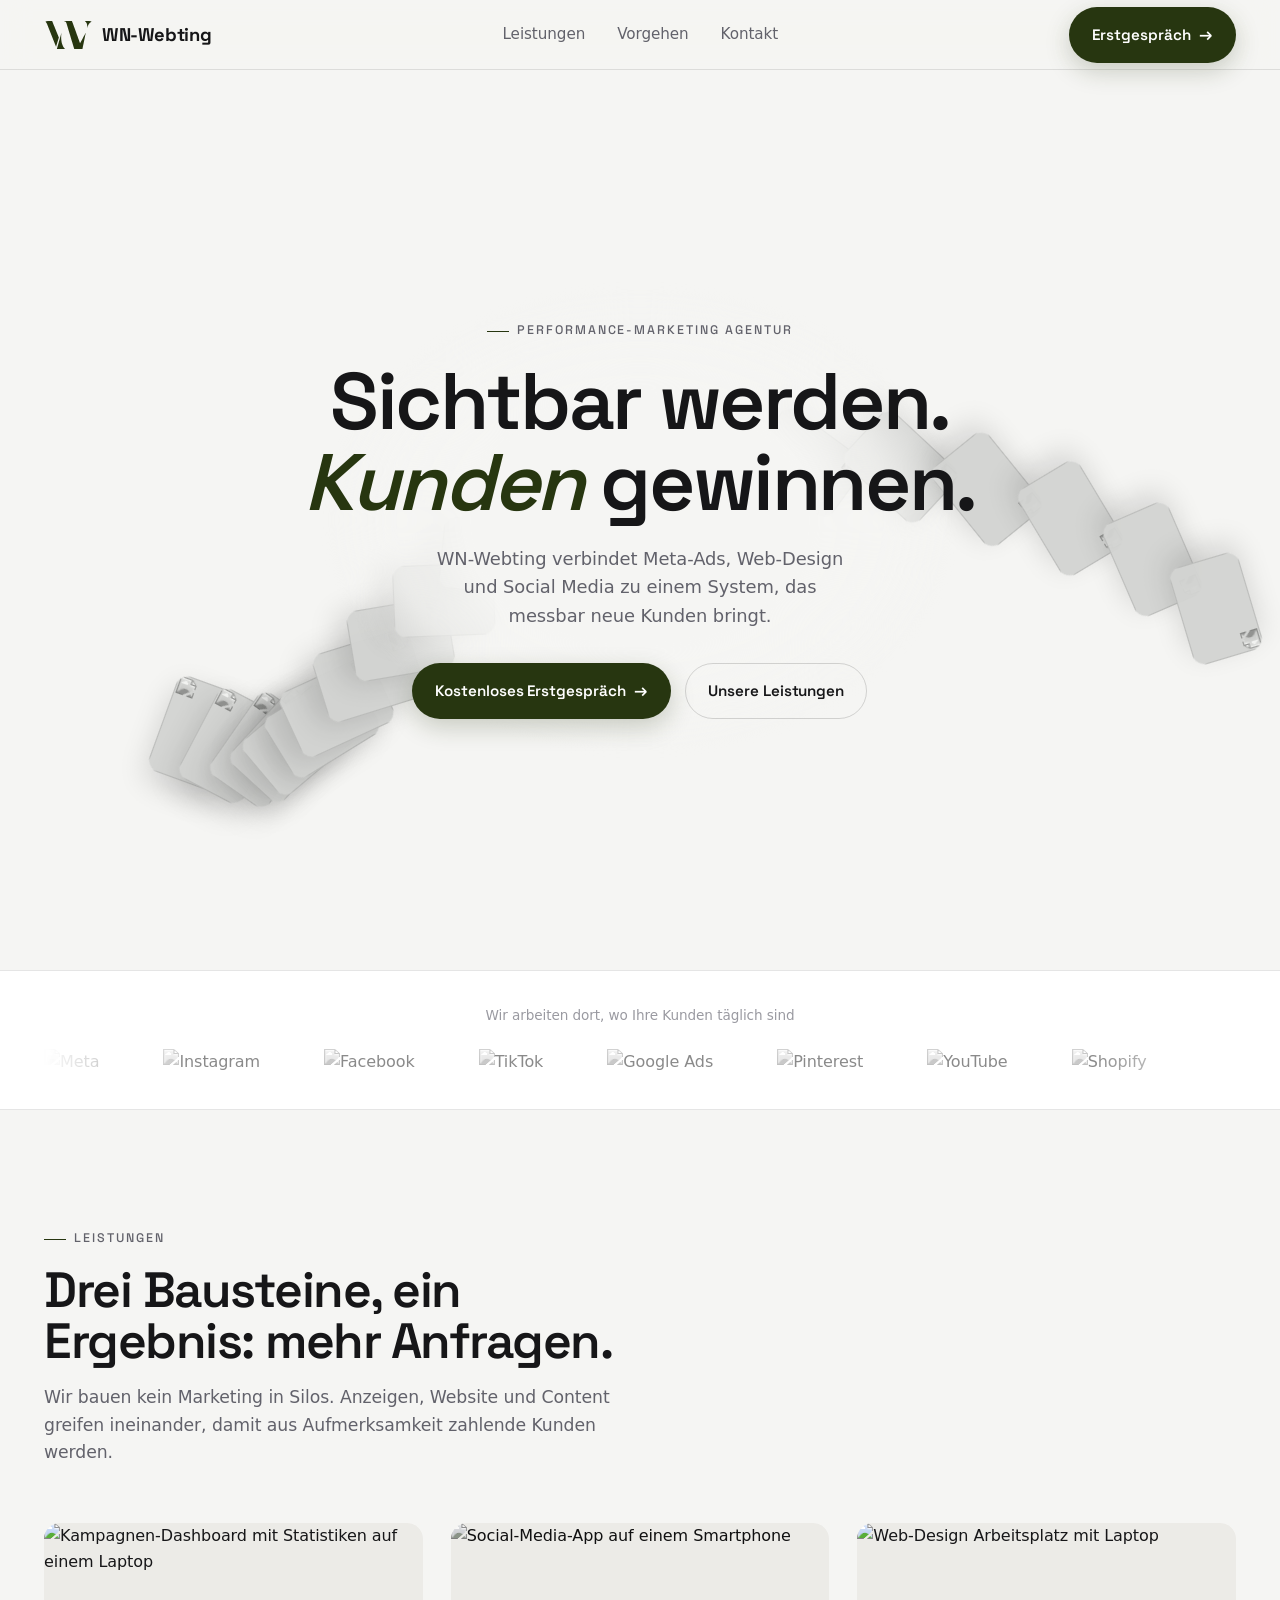
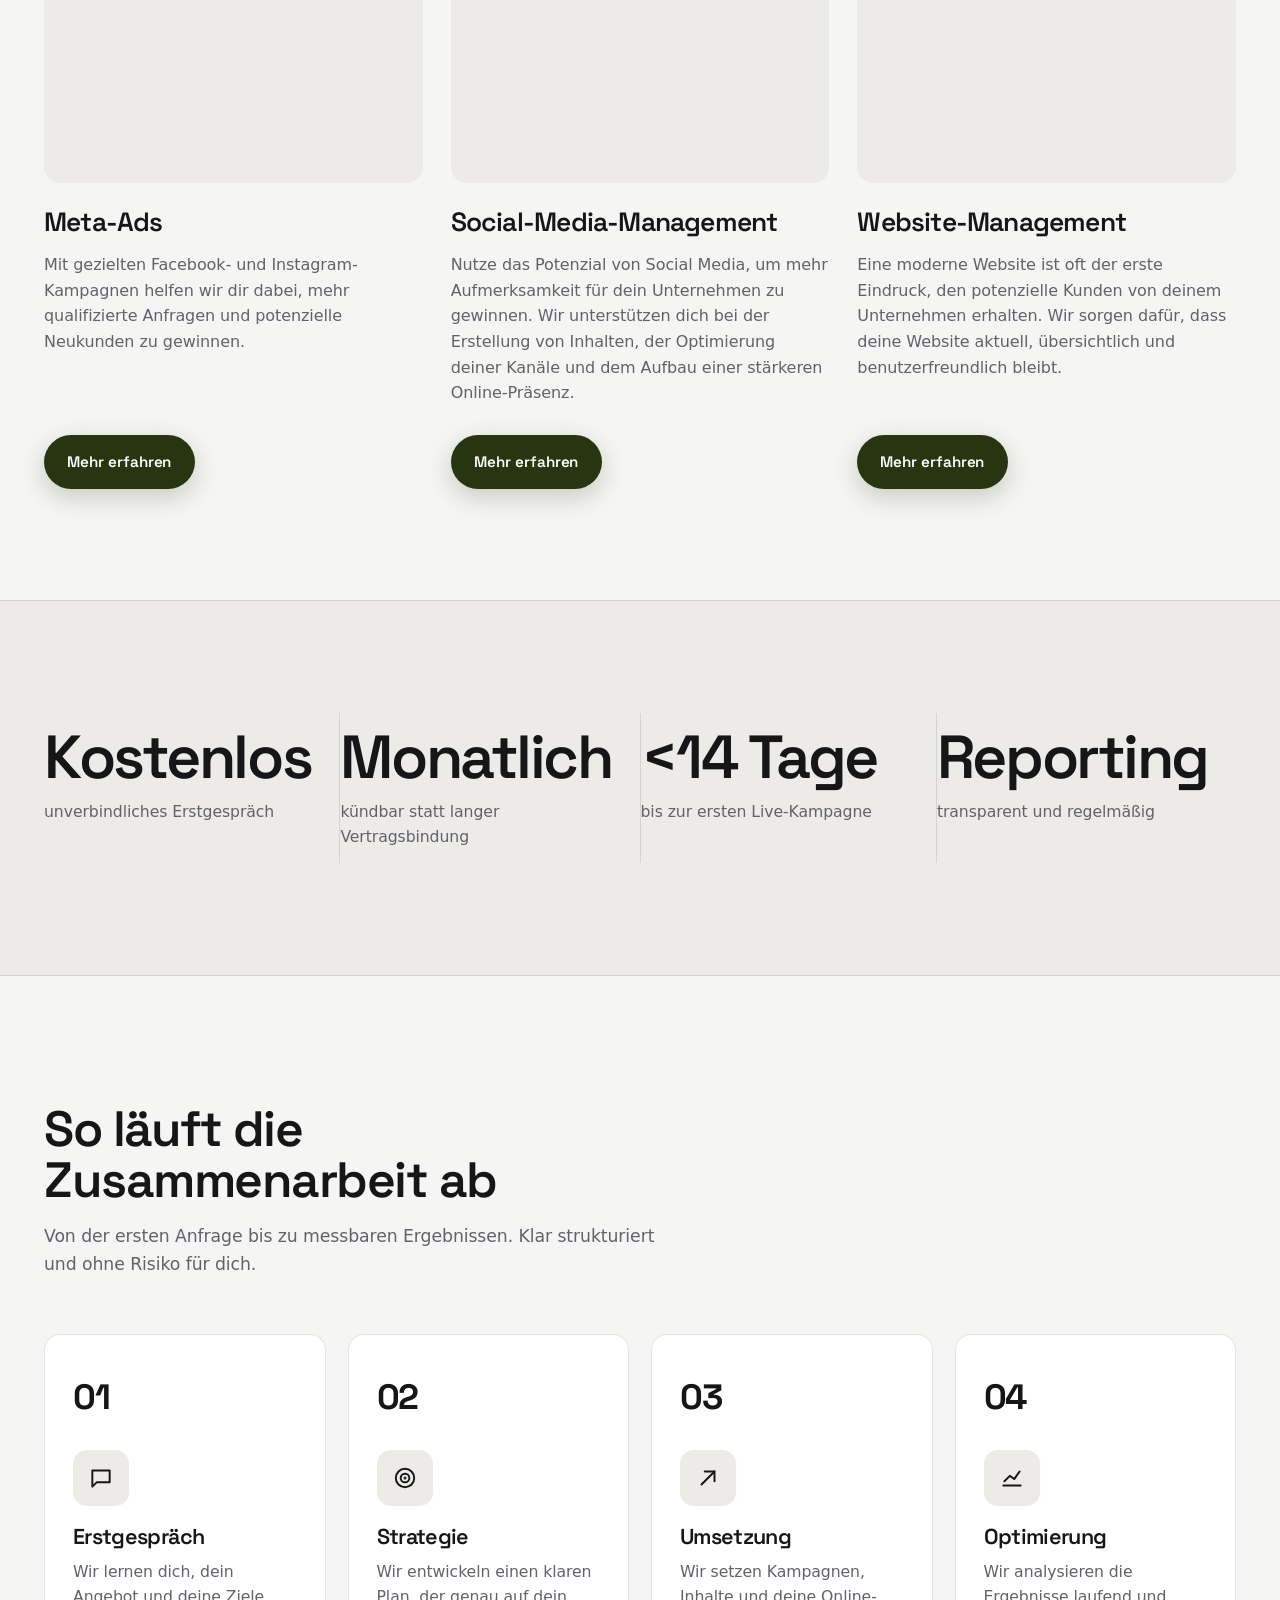
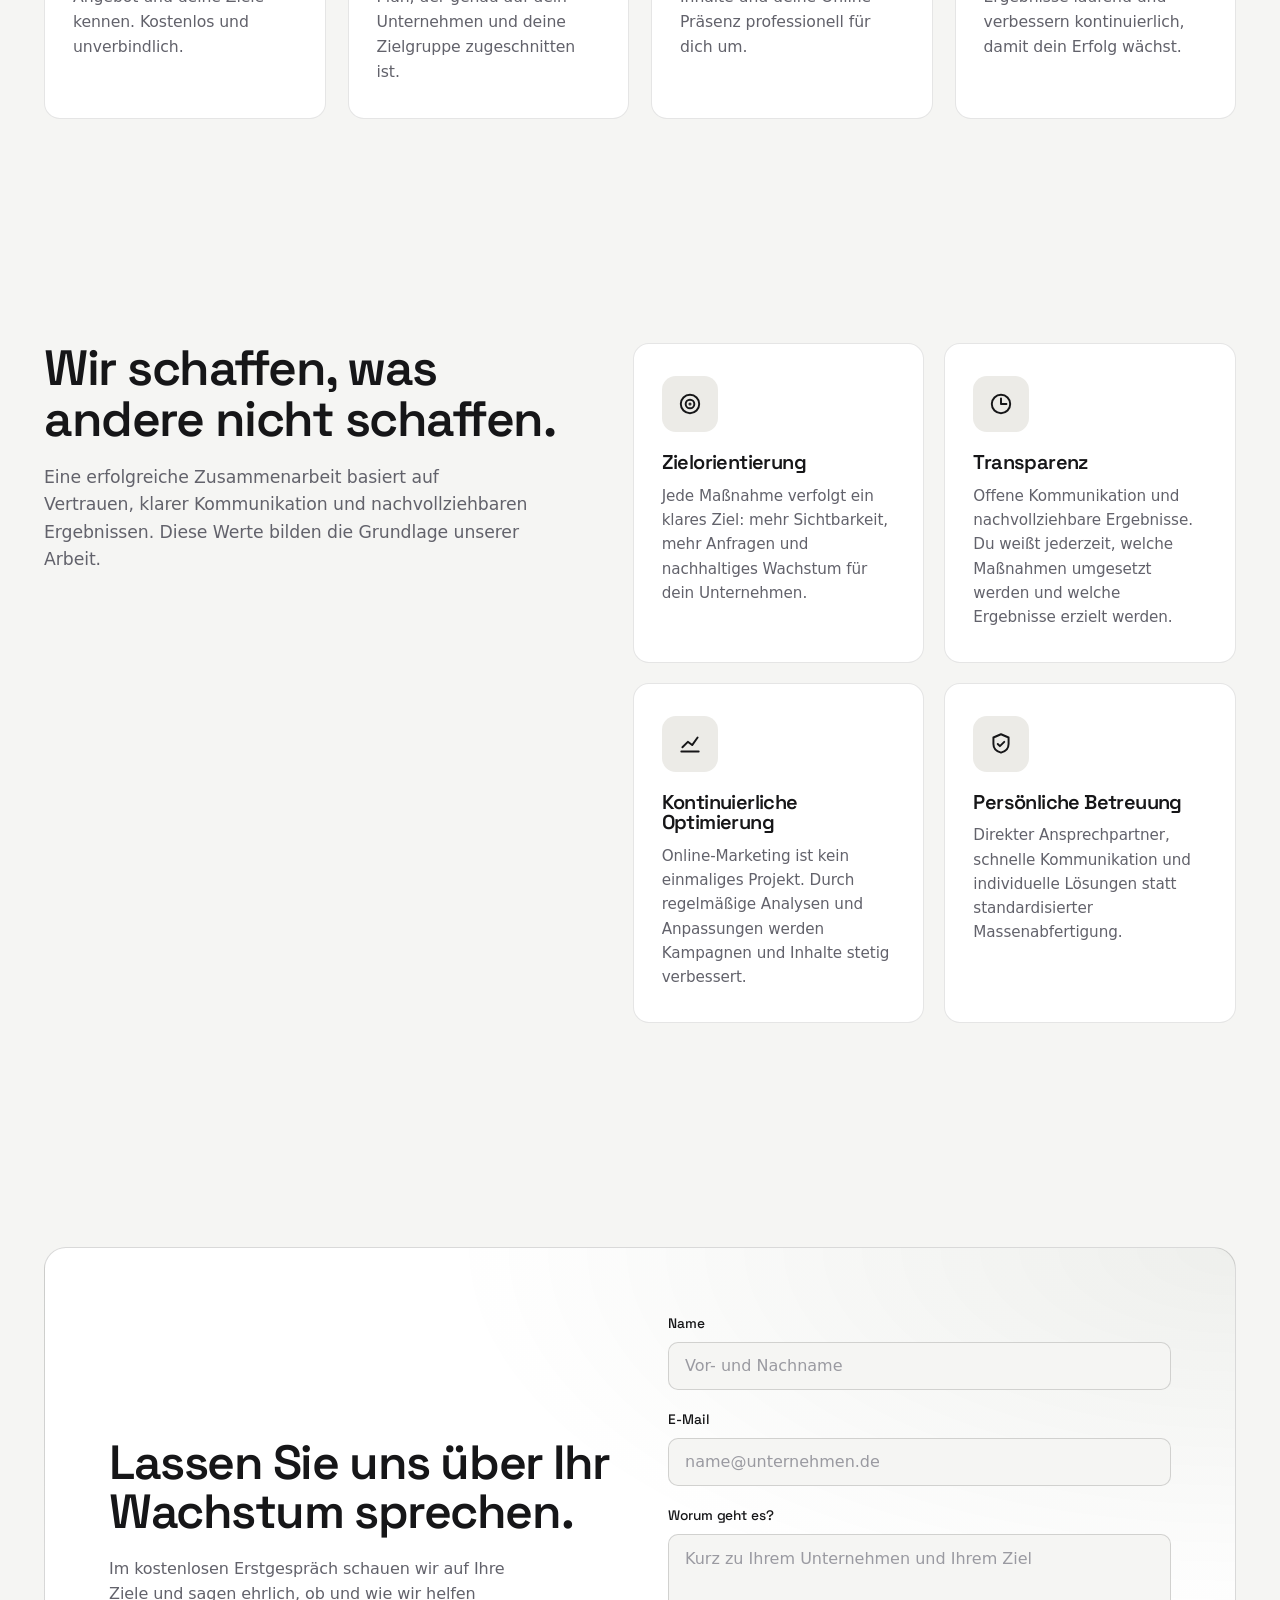
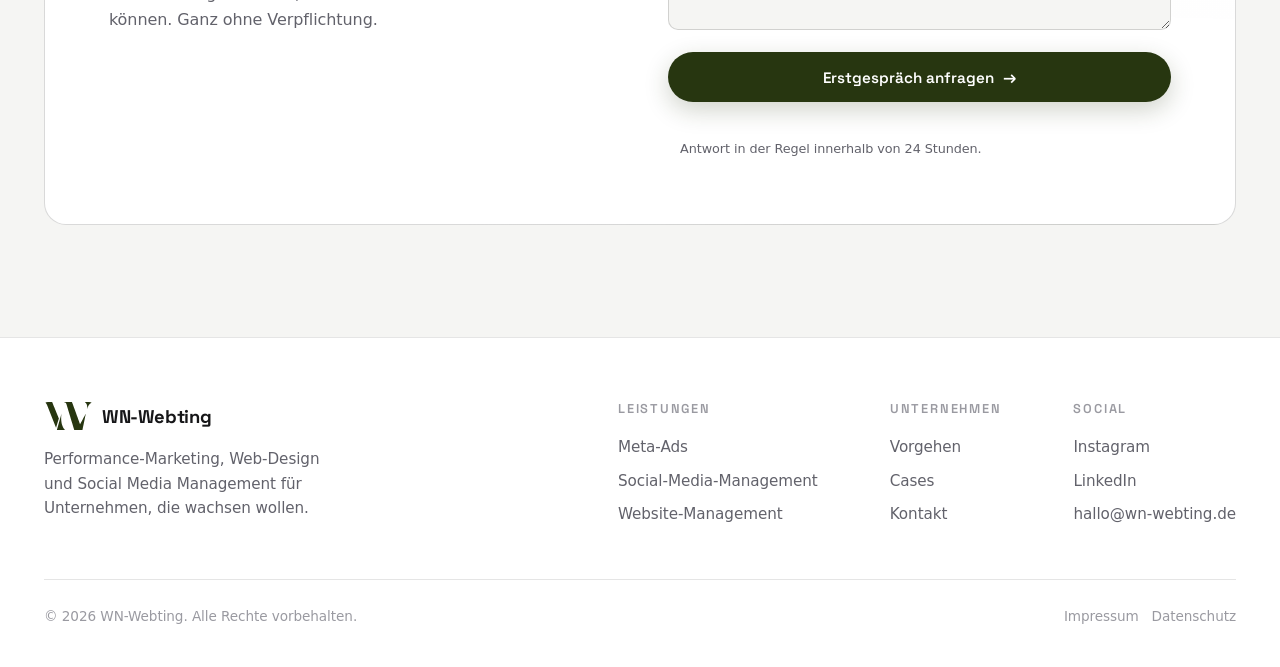
==== commit f71e70eb: "Add files via upload" ====
--- a/index.html
+++ b/index.html
@@ -1,709 +1,494 @@
-<!DOCTYPE html>
+<!doctype html>
 <html lang="de">
 <head>
-<meta charset="UTF-8" />
-<meta name="viewport" content="width=device-width, initial-scale=1.0" />
-<title>WN-Webting | Online-Marketing, Social Media &amp; Webdesign aus Lüneburg</title>
-<meta name="description" content="Mehr Reichweite, mehr Kunden, mehr Erfolg: WN-Webting bringt dein Unternehmen mit Meta-Ads, Social-Media-Management und modernem Webdesign nach vorne. Jetzt kostenloses Erstgespräch sichern." />
+<meta charset="utf-8" />
+<meta name="viewport" content="width=device-width, initial-scale=1" />
+<title>WN-Webting - Performance-Marketing, Web-Design & Social Media</title>
+<meta name="description" content="WN-Webting verbindet Meta-Ads, Web-Design und Social Media Management zu einem System, das messbar neue Kunden bringt." />
+<!-- Link-only: verhindert, dass Suchmaschinen die Seite listen. Beim offiziellen Launch entfernen. -->
+<meta name="robots" content="noindex, nofollow" />
+
 <link rel="preconnect" href="https://fonts.googleapis.com" />
 <link rel="preconnect" href="https://fonts.gstatic.com" crossorigin />
-<link href="https://fonts.googleapis.com/css2?family=Albert+Sans:ital,wght@0,300;0,400;0,500;0,600;0,700;0,800;1,400&display=swap" rel="stylesheet" />
-<style>
-  :root{
-    --brand:#2f3d16;
-    --brand-2:#46601f;
-    --brand-tint:#eef1e6;
-    --ink:#191c14;
-    --muted:#5f6555;
-    --bg:#ffffff;
-    --surface:#f7f8f3;
-    --border:#e7e9df;
-    --white:#ffffff;
-    --radius:18px;
-    --radius-sm:12px;
-    --shadow-sm:0 1px 2px rgba(25,28,20,.05), 0 4px 16px rgba(25,28,20,.05);
-    --shadow-md:0 8px 30px rgba(25,28,20,.10);
-    --shadow-brand:0 14px 34px rgba(47,61,22,.28);
-    --maxw:1180px;
-    --ease:cubic-bezier(.22,.61,.36,1);
-  }
-  *{box-sizing:border-box;margin:0;padding:0}
-  html{scroll-behavior:smooth;scroll-padding-top:88px;-webkit-text-size-adjust:100%}
-  body{
-    font-family:'Albert Sans',system-ui,-apple-system,Segoe UI,Roboto,sans-serif;
-    color:var(--ink);background:var(--bg);line-height:1.6;
-    -webkit-font-smoothing:antialiased;text-rendering:optimizeLegibility;
-  }
-  h1,h2,h3,h4{line-height:1.12;letter-spacing:-.02em;font-weight:700}
-  a{color:inherit;text-decoration:none}
-  img{max-width:100%;display:block}
-  section{scroll-margin-top:80px}
-  .wrap{max-width:var(--maxw);margin:0 auto;padding:0 24px}
-  .eyebrow{
-    display:inline-flex;align-items:center;gap:8px;
-    font-size:.82rem;font-weight:600;letter-spacing:.08em;text-transform:uppercase;
-    color:var(--brand);background:var(--brand-tint);
-    padding:7px 14px;border-radius:100px;
-  }
-  .eyebrow.on-dark{color:#dbe6c2;background:rgba(255,255,255,.10)}
-  .section-head{max-width:640px;margin-bottom:56px}
-  .section-head.center{margin-left:auto;margin-right:auto;text-align:center}
-  .section-head h2{font-size:clamp(2rem,4.2vw,3rem);margin:18px 0 14px}
-  .section-head p{font-size:1.12rem;color:var(--muted)}
-
-  /* Buttons */
-  .btn{
-    display:inline-flex;align-items:center;justify-content:center;gap:10px;
-    font-weight:600;font-size:1rem;font-family:inherit;cursor:pointer;
-    padding:15px 26px;border-radius:100px;border:1.5px solid transparent;
-    transition:transform .2s var(--ease),box-shadow .2s var(--ease),background .2s,color .2s;
-    white-space:nowrap;
-  }
-  .btn svg{width:18px;height:18px}
-  .btn-primary{background:var(--brand);color:#fff;box-shadow:var(--shadow-brand)}
-  .btn-primary:hover{transform:translateY(-2px);background:#374a1a}
-  .btn-ghost{background:transparent;color:var(--ink);border-color:var(--border)}
-  .btn-ghost:hover{border-color:var(--brand);color:var(--brand);transform:translateY(-2px)}
-  .btn-light{background:#fff;color:var(--brand)}
-  .btn-light:hover{transform:translateY(-2px);box-shadow:var(--shadow-md)}
-  .btn-sm{padding:11px 20px;font-size:.95rem}
-
-  /* Header */
-  header.nav{
-    position:sticky;top:0;z-index:50;background:rgba(255,255,255,.82);
-    backdrop-filter:saturate(180%) blur(14px);-webkit-backdrop-filter:saturate(180%) blur(14px);
-    border-bottom:1px solid transparent;transition:border-color .3s,box-shadow .3s;
-  }
-  header.nav.scrolled{border-color:var(--border);box-shadow:var(--shadow-sm)}
-  .nav-inner{display:flex;align-items:center;justify-content:space-between;height:74px;gap:24px}
-  .brand{display:flex;align-items:center;gap:11px;font-weight:800;letter-spacing:-.02em;font-size:1.18rem;color:var(--ink)}
-  .brand .mark{color:var(--brand);width:34px;height:24px;flex:none}
-  .nav-links{display:flex;align-items:center;gap:30px}
-  .nav-links a{font-size:.97rem;font-weight:500;color:var(--muted);transition:color .2s;position:relative}
-  .nav-links a:hover{color:var(--ink)}
-  .nav-cta{display:flex;align-items:center;gap:14px}
-  .burger{display:none;flex-direction:column;gap:5px;background:none;border:0;cursor:pointer;padding:8px}
-  .burger span{width:24px;height:2px;background:var(--ink);border-radius:2px;transition:.3s}
-
-  /* Hero */
-  .hero{position:relative;overflow:hidden;padding:72px 0 40px}
-  .hero::before{
-    content:"";position:absolute;inset:0;z-index:-1;
-    background:
-      radial-gradient(60% 55% at 82% 12%, rgba(70,96,31,.10), transparent 70%),
-      radial-gradient(50% 50% at 8% 90%, rgba(47,61,22,.07), transparent 70%);
-  }
-  .hero-grid{display:grid;grid-template-columns:1.05fr .95fr;gap:56px;align-items:center}
-  .hero h1{font-size:clamp(2.5rem,5.6vw,4.3rem);margin:22px 0}
-  .hero h1 .accent{color:var(--brand)}
-  .hero p.lead{font-size:1.22rem;color:var(--muted);max-width:520px;margin-bottom:32px}
-  .hero-actions{display:flex;flex-wrap:wrap;gap:14px;margin-bottom:28px}
-  .hero-trust{display:flex;align-items:center;gap:16px;flex-wrap:wrap;color:var(--muted);font-size:.95rem}
-  .stars{color:#c8a02a;letter-spacing:2px;font-size:1.05rem}
-  .dot-sep{width:4px;height:4px;border-radius:50%;background:var(--border)}
-
-  /* Hero visual */
-  .hero-visual{position:relative;min-height:420px}
-  .hv-card{
-    position:absolute;background:#fff;border:1px solid var(--border);border-radius:var(--radius);
-    box-shadow:var(--shadow-md);padding:20px 22px;
-  }
-  .hv-main{
-    inset:0;position:absolute;border-radius:24px;overflow:hidden;
-    background:linear-gradient(150deg,var(--brand) 0%,#3c5119 55%,#243110 100%);
-    box-shadow:var(--shadow-brand);display:flex;align-items:center;justify-content:center;
-  }
-  .hv-main .bigmark{width:52%;height:auto;color:rgba(255,255,255,.92)}
-  .hv-main .glow{position:absolute;width:280px;height:280px;border-radius:50%;
-    background:radial-gradient(circle,rgba(255,255,255,.18),transparent 65%);top:-60px;right:-40px}
-  .hv-badge{top:26px;left:-22px;display:flex;align-items:center;gap:12px}
-  .hv-badge .ic{width:40px;height:40px;border-radius:11px;background:var(--brand-tint);color:var(--brand);display:grid;place-items:center;flex:none}
-  .hv-badge .ic svg{width:20px;height:20px}
-  .hv-badge b{font-size:.98rem}
-  .hv-badge small{display:block;color:var(--muted);font-size:.8rem;font-weight:500}
-  .hv-metric{bottom:24px;right:-20px;text-align:left}
-  .hv-metric .n{font-size:1.7rem;font-weight:800;color:var(--brand);letter-spacing:-.03em}
-  .hv-metric small{color:var(--muted);font-size:.82rem;font-weight:500}
-
-  /* Stats */
-  .stats{background:var(--brand);color:#fff}
-  .stats .wrap{padding-top:52px;padding-bottom:52px}
-  .stats-grid{display:grid;grid-template-columns:repeat(4,1fr);gap:24px;text-align:center}
-  .stat .num{font-size:clamp(2.1rem,4vw,3rem);font-weight:800;letter-spacing:-.03em}
-  .stat .lbl{color:#c9d6ac;font-size:.98rem;margin-top:4px}
-  .stat + .stat{border-left:1px solid rgba(255,255,255,.14)}
-
-  /* Generic section spacing */
-  .pad{padding:96px 0}
-  .surface{background:var(--surface)}
-
-  /* Services */
-  .cards-3{display:grid;grid-template-columns:repeat(3,1fr);gap:24px}
-  .service{
-    background:#fff;border:1px solid var(--border);border-radius:var(--radius);padding:32px;
-    transition:transform .25s var(--ease),box-shadow .25s var(--ease),border-color .25s;
-    display:flex;flex-direction:column;
-  }
-  .service:hover{transform:translateY(-6px);box-shadow:var(--shadow-md);border-color:#d5dbc6}
-  .service .ic{width:56px;height:56px;border-radius:15px;background:var(--brand-tint);color:var(--brand);display:grid;place-items:center;margin-bottom:22px}
-  .service .ic svg{width:28px;height:28px}
-  .service h3{font-size:1.4rem;margin-bottom:12px}
-  .service p{color:var(--muted);margin-bottom:22px;flex:1}
-  .service .more{font-weight:600;color:var(--brand);display:inline-flex;align-items:center;gap:7px;transition:gap .2s}
-  .service:hover .more{gap:12px}
-
-  /* Process */
-  .steps{display:grid;grid-template-columns:repeat(4,1fr);gap:24px;counter-reset:step}
-  .step{position:relative;padding-top:16px}
-  .step .idx{font-size:.9rem;font-weight:700;color:var(--brand);background:var(--brand-tint);width:44px;height:44px;border-radius:12px;display:grid;place-items:center;margin-bottom:20px}
-  .step h3{font-size:1.22rem;margin-bottom:10px}
-  .step p{color:var(--muted);font-size:1rem}
-  .step:not(:last-child)::after{content:"";position:absolute;top:38px;left:60px;right:-12px;height:2px;background:linear-gradient(90deg,var(--border),transparent)}
-
-  /* About + team */
-  .about-grid{display:grid;grid-template-columns:1fr 1fr;gap:64px;align-items:center}
-  .about-copy h2{font-size:clamp(2rem,4.2vw,3rem);margin:18px 0 18px}
-  .about-copy p{color:var(--muted);font-size:1.1rem;margin-bottom:16px}
-  .checklist{list-style:none;margin-top:24px;display:grid;gap:14px}
-  .checklist li{display:flex;align-items:flex-start;gap:12px;font-weight:500}
-  .checklist .tick{width:24px;height:24px;border-radius:50%;background:var(--brand);color:#fff;display:grid;place-items:center;flex:none;margin-top:2px}
-  .checklist .tick svg{width:13px;height:13px}
-  .team{display:grid;grid-template-columns:1fr 1fr;gap:20px}
-  .member{background:var(--surface);border:1px solid var(--border);border-radius:var(--radius);padding:26px;text-align:center}
-  .avatar{width:78px;height:78px;border-radius:50%;margin:0 auto 16px;display:grid;place-items:center;font-weight:700;font-size:1.5rem;color:#fff;background:linear-gradient(145deg,var(--brand),#46601f);letter-spacing:.02em}
-  .member h4{font-size:1.12rem}
-  .member .role{color:var(--brand);font-weight:600;font-size:.92rem;margin-top:3px}
-  .member p{color:var(--muted);font-size:.92rem;margin-top:10px}
-
-  /* Values */
-  .values{display:grid;grid-template-columns:repeat(4,1fr);gap:22px}
-  .value{background:#fff;border:1px solid var(--border);border-radius:var(--radius);padding:28px;transition:transform .25s var(--ease),box-shadow .25s}
-  .value:hover{transform:translateY(-4px);box-shadow:var(--shadow-sm)}
-  .value .ic{width:50px;height:50px;border-radius:13px;background:var(--brand-tint);color:var(--brand);display:grid;place-items:center;margin-bottom:18px}
-  .value .ic svg{width:25px;height:25px}
-  .value h3{font-size:1.16rem;margin-bottom:9px}
-  .value p{color:var(--muted);font-size:.98rem}
-
-  /* Testimonials */
-  .tgrid{display:grid;grid-template-columns:repeat(3,1fr);gap:24px}
-  .quote{background:#fff;border:1px solid var(--border);border-radius:var(--radius);padding:30px;display:flex;flex-direction:column;box-shadow:var(--shadow-sm)}
-  .quote .stars{margin-bottom:16px}
-  .quote blockquote{font-size:1.06rem;color:var(--ink);flex:1;margin-bottom:22px}
-  .quote .person{display:flex;align-items:center;gap:13px}
-  .quote .avatar{width:48px;height:48px;font-size:1rem;margin:0}
-  .quote .person b{font-size:.98rem}
-  .quote .person small{display:block;color:var(--muted);font-size:.86rem}
-
-  /* FAQ */
-  .faq-grid{display:grid;grid-template-columns:.9fr 1.1fr;gap:56px;align-items:start}
-  .faq-list{display:flex;flex-direction:column;gap:12px}
-  .faq-item{border:1px solid var(--border);border-radius:var(--radius-sm);background:#fff;overflow:hidden;transition:border-color .2s,box-shadow .2s}
-  .faq-item.open{border-color:#cdd5bd;box-shadow:var(--shadow-sm)}
-  .faq-q{width:100%;text-align:left;background:none;border:0;cursor:pointer;font-family:inherit;
-    font-size:1.06rem;font-weight:600;color:var(--ink);padding:20px 22px;display:flex;align-items:center;justify-content:space-between;gap:16px}
-  .faq-q .chev{flex:none;width:22px;height:22px;color:var(--brand);transition:transform .3s var(--ease)}
-  .faq-item.open .chev{transform:rotate(180deg)}
-  .faq-a{max-height:0;overflow:hidden;transition:max-height .35s var(--ease)}
-  .faq-a p{padding:0 22px 22px;color:var(--muted)}
-
-  /* Contact */
-  .contact{background:var(--brand);color:#fff;border-radius:28px;overflow:hidden}
-  .contact-grid{display:grid;grid-template-columns:1fr 1.1fr;gap:0}
-  .contact-info{padding:52px 48px}
-  .contact-info h2{font-size:clamp(1.9rem,3.6vw,2.6rem);margin:16px 0 16px}
-  .contact-info p{color:#cdd9b3;font-size:1.08rem;margin-bottom:32px}
-  .contact-list{list-style:none;display:grid;gap:20px}
-  .contact-list li{display:flex;align-items:center;gap:15px}
-  .contact-list .ic{width:46px;height:46px;border-radius:12px;background:rgba(255,255,255,.12);display:grid;place-items:center;flex:none}
-  .contact-list .ic svg{width:21px;height:21px;color:#fff}
-  .contact-list small{display:block;color:#b8c79a;font-size:.82rem}
-  .contact-list b{font-weight:600;font-size:1.02rem}
-  .contact-list a{transition:opacity .2s}
-  .contact-list a:hover{opacity:.8}
-  .form-card{background:#fff;color:var(--ink);padding:44px 42px;margin:14px;border-radius:20px}
-  .form-card h3{font-size:1.35rem;margin-bottom:6px}
-  .form-card .sub{color:var(--muted);font-size:.95rem;margin-bottom:24px}
-  .field{margin-bottom:16px}
-  .field label{display:block;font-size:.9rem;font-weight:600;margin-bottom:7px}
-  .field input,.field textarea{
-    width:100%;font-family:inherit;font-size:1rem;color:var(--ink);
-    padding:13px 15px;border:1.5px solid var(--border);border-radius:11px;background:var(--surface);
-    transition:border-color .2s,background .2s;
-  }
-  .field input:focus,.field textarea:focus{outline:none;border-color:var(--brand);background:#fff}
-  .field textarea{resize:vertical;min-height:110px}
-  .row-2{display:grid;grid-template-columns:1fr 1fr;gap:14px}
-  .form-note{font-size:.82rem;color:var(--muted);margin-top:14px;text-align:center}
-  .form-success{display:none;text-align:center;padding:30px 10px}
-  .form-success.show{display:block}
-  .form-success .ok{width:62px;height:62px;border-radius:50%;background:var(--brand-tint);color:var(--brand);display:grid;place-items:center;margin:0 auto 18px}
-  .form-success h3{margin-bottom:8px}
-  .form-success p{color:var(--muted)}
-
-  /* Footer */
-  footer{background:#14170e;color:#c7ccbb;padding:64px 0 30px}
-  .foot-top{display:grid;grid-template-columns:1.4fr 1fr 1fr;gap:40px;padding-bottom:40px;border-bottom:1px solid rgba(255,255,255,.09)}
-  .foot-brand .brand{color:#fff;margin-bottom:14px}
-  .foot-brand p{max-width:300px;font-size:.95rem;color:#9aa088}
-  .foot-col h5{color:#fff;font-size:.95rem;margin-bottom:16px;letter-spacing:.02em}
-  .foot-col ul{list-style:none;display:grid;gap:10px}
-  .foot-col a{color:#9aa088;font-size:.94rem;transition:color .2s}
-  .foot-col a:hover{color:#fff}
-  .foot-bottom{display:flex;flex-wrap:wrap;justify-content:space-between;gap:14px;padding-top:26px;font-size:.85rem;color:#7c8169}
-  .foot-bottom .legal{display:flex;gap:20px;flex-wrap:wrap}
-  .disclaimer{font-size:.76rem;color:#5f6450;margin-top:16px;max-width:760px;line-height:1.55}
-
-  /* Reveal animation */
-  .reveal{opacity:0;transform:translateY(26px);transition:opacity .7s var(--ease),transform .7s var(--ease)}
-  .reveal.in{opacity:1;transform:none}
-  .reveal.d1{transition-delay:.08s}.reveal.d2{transition-delay:.16s}.reveal.d3{transition-delay:.24s}
-
-  /* Responsive */
-  @media(max-width:960px){
-    .hero-grid,.about-grid,.faq-grid,.contact-grid{grid-template-columns:1fr}
-    .hero-visual{min-height:340px;order:-1}
-    .cards-3,.steps,.values,.tgrid{grid-template-columns:1fr 1fr}
-    .stats-grid{grid-template-columns:1fr 1fr;gap:32px 24px}
-    .stat + .stat{border-left:0}
-    .step:not(:last-child)::after{display:none}
-    .contact{border-radius:22px}
-    .contact-info{padding:40px 32px}
-    .foot-top{grid-template-columns:1fr 1fr}
-  }
-  @media(max-width:900px){
-    .nav-links{display:none}
-    .nav-links.mobile-open{display:flex;position:absolute;top:74px;left:0;right:0;flex-direction:column;
-      background:#fff;border-bottom:1px solid var(--border);padding:18px 24px;gap:18px;box-shadow:var(--shadow-md)}
-    .burger{display:flex}
-  }
-  @media(max-width:620px){
-    .nav-cta .btn-primary{display:none}
-    .cards-3,.steps,.values,.tgrid,.team,.row-2{grid-template-columns:1fr}
-    .pad{padding:68px 0}
-    .hero h1{font-size:2.4rem}
-    .foot-top{grid-template-columns:1fr}
-    .form-card{margin:0;border-radius:0 0 22px 22px}
-  }
-  @media(prefers-reduced-motion:reduce){
-    *{animation:none!important;transition:none!important}
-    html{scroll-behavior:auto}
-    .reveal{opacity:1;transform:none}
-  }
-</style>
+<link href="https://fonts.googleapis.com/css2?family=Space+Grotesk:wght@400;500;600;700&display=swap" rel="stylesheet" />
+
+<link rel="stylesheet" href="styles.css" />
 </head>
 <body>
 
-<!-- ============ HEADER ============ -->
-<header class="nav" id="siteHeader">
-  <div class="wrap nav-inner">
-    <a href="#home" class="brand" aria-label="WN-Webting Startseite">
-      <!-- Logo-Mark: bei Bedarf durch <img src="assets/logo.png" alt="WN-Webting"> ersetzen -->
-      <svg class="mark" viewBox="0 0 120 72" fill="none" aria-hidden="true">
-        <path d="M12 8 L34 62 L57 22 L80 62 L102 8" stroke="currentColor" stroke-width="15" stroke-linejoin="miter"/>
-      </svg>
-      <span>WN-Webting</span>
-    </a>
-    <nav class="nav-links" id="navLinks">
+<!-- NAV (single line, 70px) -->
+<header class="nav">
+  <div class="wrap">
+    <a href="#top" class="brand"><img class="brand-logo" src="logo.svg" alt="WN-Webting Logo" />WN-Webting</a>
+    <nav class="nav-links">
       <a href="#leistungen">Leistungen</a>
-      <a href="#ablauf">Ablauf</a>
-      <a href="#ueber-uns">Über uns</a>
-      <a href="#werte">Werte</a>
-      <a href="#faq">FAQ</a>
+      <a href="#vorgehen">Vorgehen</a>
+      <a href="#kontakt">Kontakt</a>
     </nav>
     <div class="nav-cta">
-      <a href="#kontakt" class="btn btn-primary btn-sm">Erstgespräch buchen</a>
-      <button class="burger" id="burger" aria-label="Menü öffnen" aria-expanded="false">
-        <span></span><span></span><span></span>
-      </button>
+      <a href="#kontakt" class="btn btn-primary" data-magnetic>Erstgespräch <span class="btn-arrow">&rarr;</span></a>
     </div>
   </div>
 </header>
 
-<main>
-<!-- ============ HERO ============ -->
-<section class="hero" id="home">
-  <div class="wrap hero-grid">
-    <div class="hero-copy">
-      <span class="eyebrow reveal">WN-Webting · Digitalagentur aus Lüneburg</span>
-      <h1 class="reveal d1">Mehr Reichweite.<br><span class="accent">Mehr Kunden.</span><br>Mehr Erfolg.</h1>
-      <p class="lead reveal d2">Wir bringen dein Unternehmen mit gezieltem Online-Marketing, starken Social-Media-Auftritten und modernem Webdesign nach vorne.</p>
-      <div class="hero-actions reveal d2">
-        <a href="#kontakt" class="btn btn-primary">Kostenloses Erstgespräch sichern
-          <svg viewBox="0 0 24 24" fill="none"><path d="M5 12h14M13 6l6 6-6 6" stroke="currentColor" stroke-width="2" stroke-linecap="round" stroke-linejoin="round"/></svg>
-        </a>
-        <a href="#leistungen" class="btn btn-ghost">Unsere Leistungen</a>
-      </div>
-      <div class="hero-trust reveal d3">
-        <span class="stars" aria-hidden="true">★★★★★</span>
-        <span>20+ erfolgreiche Projekte</span>
-        <span class="dot-sep"></span>
-        <span>Persönlich &amp; regional betreut</span>
-      </div>
-    </div>
-    <div class="hero-visual reveal d2">
-      <div class="hv-card hv-main">
-        <div class="glow"></div>
-        <svg class="bigmark" viewBox="0 0 120 72" fill="none" aria-hidden="true">
-          <path d="M12 8 L34 62 L57 22 L80 62 L102 8" stroke="currentColor" stroke-width="15" stroke-linejoin="miter"/>
-        </svg>
-      </div>
-      <div class="hv-card hv-badge">
-        <div class="ic">
-          <svg viewBox="0 0 24 24" fill="none"><path d="M3 17l6-6 4 4 8-8" stroke="currentColor" stroke-width="2" stroke-linecap="round" stroke-linejoin="round"/><path d="M17 7h4v4" stroke="currentColor" stroke-width="2" stroke-linecap="round" stroke-linejoin="round"/></svg>
-        </div>
-        <div><b>Mehr Anfragen</b><small>durch Meta-Ads</small></div>
-      </div>
-      <div class="hv-card hv-metric">
-        <div class="n">4,9/5</div>
-        <small>Kundenbewertung</small>
-      </div>
-    </div>
-  </div>
-</section>
-
-<!-- ============ STATS ============ -->
-<section class="stats" aria-label="Kennzahlen">
-  <div class="wrap">
-    <div class="stats-grid">
-      <div class="stat reveal"><div class="num" data-count="20" data-suffix="+">0</div><div class="lbl">Umgesetzte Projekte</div></div>
-      <div class="stat reveal d1"><div class="num" data-count="4.9" data-suffix="/5">0</div><div class="lbl">Kundenbewertung</div></div>
-      <div class="stat reveal d2"><div class="num" data-count="37" data-prefix="+" data-suffix="%">0</div><div class="lbl">Mehr Anfragen im Schnitt</div></div>
-      <div class="stat reveal d3"><div class="num" data-count="100" data-suffix="%">0</div><div class="lbl">Persönliche Betreuung</div></div>
-    </div>
-  </div>
-</section>
-
-<!-- ============ SERVICES ============ -->
-<section class="pad" id="leistungen">
-  <div class="wrap">
-    <div class="section-head center reveal">
-      <span class="eyebrow">Unsere Leistungen</span>
-      <h2>Alles für deine digitale Sichtbarkeit</h2>
-      <p>Eine professionelle Online-Präsenz ist heute entscheidend für den Unternehmenserfolg. Mit gezielten Maßnahmen gewinnst du mehr Aufmerksamkeit, Vertrauen und neue Kunden.</p>
-    </div>
-    <div class="cards-3">
-      <article class="service reveal">
-        <div class="ic"><svg viewBox="0 0 24 24" fill="none"><path d="M3 11l18-8-8 18-2-8-8-2z" stroke="currentColor" stroke-width="1.8" stroke-linejoin="round"/></svg></div>
+<!-- HERO (scroll-morph image field) -->
+<section class="hero" id="top">
+  <div class="hero-stage" id="hero-stage" aria-hidden="true"></div>
+  <div class="hero-center">
+    <span class="eyebrow">Performance-Marketing Agentur</span>
+    <h1>Sichtbar werden.<br><em>Kunden</em> gewinnen.</h1>
+    <p class="hero-sub">WN-Webting verbindet Meta-Ads, Web-Design und Social Media zu einem System, das messbar neue Kunden bringt.</p>
+    <div class="hero-actions">
+      <a href="#kontakt" class="btn btn-primary" data-magnetic>Kostenloses Erstgespräch <span class="btn-arrow">&rarr;</span></a>
+      <a href="#leistungen" class="btn btn-ghost">Unsere Leistungen</a>
+    </div>
+  </div>
+</section>
+
+<!-- SOCIAL PROOF (the one marquee) -->
+<div class="proof">
+  <div class="wrap">
+    <p class="proof-label">Wir arbeiten dort, wo Ihre Kunden täglich sind</p>
+    <div class="marquee">
+      <div class="marquee-track">
+        <img src="https://cdn.simpleicons.org/meta/18181b" alt="Meta" />
+        <img src="https://cdn.simpleicons.org/instagram/18181b" alt="Instagram" />
+        <img src="https://cdn.simpleicons.org/facebook/18181b" alt="Facebook" />
+        <img src="https://cdn.simpleicons.org/tiktok/18181b" alt="TikTok" />
+        <img src="https://cdn.simpleicons.org/googleads/18181b" alt="Google Ads" />
+        <img src="https://cdn.simpleicons.org/pinterest/18181b" alt="Pinterest" />
+        <img src="https://cdn.simpleicons.org/youtube/18181b" alt="YouTube" />
+        <img src="https://cdn.simpleicons.org/shopify/18181b" alt="Shopify" />
+        <img src="https://cdn.simpleicons.org/meta/18181b" alt="" aria-hidden="true" />
+        <img src="https://cdn.simpleicons.org/instagram/18181b" alt="" aria-hidden="true" />
+        <img src="https://cdn.simpleicons.org/facebook/18181b" alt="" aria-hidden="true" />
+        <img src="https://cdn.simpleicons.org/tiktok/18181b" alt="" aria-hidden="true" />
+        <img src="https://cdn.simpleicons.org/googleads/18181b" alt="" aria-hidden="true" />
+        <img src="https://cdn.simpleicons.org/pinterest/18181b" alt="" aria-hidden="true" />
+        <img src="https://cdn.simpleicons.org/youtube/18181b" alt="" aria-hidden="true" />
+        <img src="https://cdn.simpleicons.org/shopify/18181b" alt="" aria-hidden="true" />
+      </div>
+    </div>
+  </div>
+</div>
+
+<!-- LEISTUNGEN (asymmetric bento, exactly 3 cells) -->
+<section id="leistungen">
+  <div class="wrap">
+    <div class="sec-head reveal">
+      <span class="eyebrow">Leistungen</span>
+      <h2>Drei Bausteine, ein Ergebnis: mehr Anfragen.</h2>
+      <p>Wir bauen kein Marketing in Silos. Anzeigen, Website und Content greifen ineinander, damit aus Aufmerksamkeit zahlende Kunden werden.</p>
+    </div>
+    <div class="services-grid">
+      <article class="service-card reveal">
+        <div class="service-media">
+          <img src="https://images.unsplash.com/photo-1460925895917-afdab827c52f?w=760&h=520&fit=crop&q=75" alt="Kampagnen-Dashboard mit Statistiken auf einem Laptop" loading="lazy" />
+        </div>
         <h3>Meta-Ads</h3>
         <p>Mit gezielten Facebook- und Instagram-Kampagnen helfen wir dir dabei, mehr qualifizierte Anfragen und potenzielle Neukunden zu gewinnen.</p>
-        <a href="#kontakt" class="more">Mehr erfahren <svg width="16" height="16" viewBox="0 0 24 24" fill="none"><path d="M5 12h14M13 6l6 6-6 6" stroke="currentColor" stroke-width="2" stroke-linecap="round" stroke-linejoin="round"/></svg></a>
+        <a href="meta-ads.html" class="btn btn-primary">Mehr erfahren</a>
       </article>
-      <article class="service reveal d1">
-        <div class="ic"><svg viewBox="0 0 24 24" fill="none"><path d="M7 8h10M7 12h6" stroke="currentColor" stroke-width="1.8" stroke-linecap="round"/><path d="M21 12a8 8 0 01-8 8H5l-2 2V6a4 4 0 014-4h8a8 8 0 018 8z" stroke="currentColor" stroke-width="1.8" stroke-linejoin="round"/></svg></div>
+
+      <article class="service-card reveal">
+        <div class="service-media">
+          <img class="photo-muted" src="https://images.unsplash.com/photo-1611926653458-09294b3142bf?w=760&h=520&fit=crop&q=75" alt="Social-Media-App auf einem Smartphone" loading="lazy" />
+        </div>
         <h3>Social-Media-Management</h3>
-        <p>Nutze das Potenzial von Social Media für mehr Aufmerksamkeit. Wir übernehmen Content-Erstellung, Kanal-Optimierung und den Aufbau einer starken Online-Präsenz.</p>
-        <a href="#kontakt" class="more">Mehr erfahren <svg width="16" height="16" viewBox="0 0 24 24" fill="none"><path d="M5 12h14M13 6l6 6-6 6" stroke="currentColor" stroke-width="2" stroke-linecap="round" stroke-linejoin="round"/></svg></a>
+        <p>Nutze das Potenzial von Social Media, um mehr Aufmerksamkeit für dein Unternehmen zu gewinnen. Wir unterstützen dich bei der Erstellung von Inhalten, der Optimierung deiner Kanäle und dem Aufbau einer stärkeren Online-Präsenz.</p>
+        <a href="social-media-management.html" class="btn btn-primary">Mehr erfahren</a>
       </article>
-      <article class="service reveal d2">
-        <div class="ic"><svg viewBox="0 0 24 24" fill="none"><rect x="3" y="4" width="18" height="14" rx="2" stroke="currentColor" stroke-width="1.8"/><path d="M3 8h18M8 21h8M12 18v3" stroke="currentColor" stroke-width="1.8" stroke-linecap="round"/></svg></div>
+
+      <article class="service-card reveal">
+        <div class="service-media">
+          <img src="https://images.unsplash.com/photo-1467232004584-a241de8bcf5d?w=760&h=520&fit=crop&q=75" alt="Web-Design Arbeitsplatz mit Laptop" loading="lazy" />
+        </div>
         <h3>Website-Management</h3>
-        <p>Deine Website ist oft der erste Eindruck. Wir sorgen dafür, dass sie modern, aktuell, übersichtlich und benutzerfreundlich bleibt – für einen Auftritt, der überzeugt.</p>
-        <a href="#kontakt" class="more">Mehr erfahren <svg width="16" height="16" viewBox="0 0 24 24" fill="none"><path d="M5 12h14M13 6l6 6-6 6" stroke="currentColor" stroke-width="2" stroke-linecap="round" stroke-linejoin="round"/></svg></a>
+        <p>Eine moderne Website ist oft der erste Eindruck, den potenzielle Kunden von deinem Unternehmen erhalten. Wir sorgen dafür, dass deine Website aktuell, übersichtlich und benutzerfreundlich bleibt.</p>
+        <a href="website-management.html" class="btn btn-primary">Mehr erfahren</a>
       </article>
     </div>
   </div>
 </section>
 
-<!-- ============ PROCESS ============ -->
-<section class="pad surface" id="ablauf">
-  <div class="wrap">
-    <div class="section-head reveal">
-      <span class="eyebrow">Ablauf</span>
+<!-- PROMISES band (full-width, no cards) -->
+<section class="results">
+  <div class="wrap">
+    <div class="metrics reveal">
+      <div class="metric"><b>Kostenlos</b><span>unverbindliches Erstgespräch</span></div>
+      <div class="metric"><b>Monatlich</b><span>kündbar statt langer Vertragsbindung</span></div>
+      <div class="metric"><b>&lt;14 Tage</b><span>bis zur ersten Live-Kampagne</span></div>
+      <div class="metric"><b>Reporting</b><span>transparent und regelmäßig</span></div>
+    </div>
+  </div>
+</section>
+
+<!-- VORGEHEN (4 numbered cards) -->
+<section id="vorgehen">
+  <div class="wrap">
+    <div class="sec-head reveal">
       <h2>So läuft die Zusammenarbeit ab</h2>
-      <p>Von der ersten Anfrage bis zu messbaren Ergebnissen – klar strukturiert und ohne Risiko für dich.</p>
-    </div>
-    <div class="steps">
-      <div class="step reveal"><div class="idx">01</div><h3>Erstgespräch</h3><p>Wir lernen dich, dein Angebot und deine Ziele kennen – kostenlos und unverbindlich.</p></div>
-      <div class="step reveal d1"><div class="idx">02</div><h3>Strategie</h3><p>Wir entwickeln einen klaren Plan, der genau auf dein Unternehmen und deine Zielgruppe zugeschnitten ist.</p></div>
-      <div class="step reveal d2"><div class="idx">03</div><h3>Umsetzung</h3><p>Wir setzen Kampagnen, Inhalte und deine Online-Präsenz professionell für dich um.</p></div>
-      <div class="step reveal d3"><div class="idx">04</div><h3>Optimierung</h3><p>Wir analysieren die Ergebnisse laufend und verbessern kontinuierlich, damit dein Erfolg wächst.</p></div>
-    </div>
-  </div>
-</section>
-
-<!-- ============ ABOUT + TEAM ============ -->
-<section class="pad" id="ueber-uns">
-  <div class="wrap about-grid">
-    <div class="about-copy reveal">
-      <span class="eyebrow">Über uns</span>
-      <h2>Digitales Marketing mit Herz und Verstand</h2>
-      <p>Hinter WN-Webting steckt die Leidenschaft für digitales Marketing und kreative Lösungen. Wir helfen dir dabei, deine Marke online sichtbar zu machen – ehrlich, zuverlässig und auf Augenhöhe.</p>
-      <p>Als regionale Agentur aus Lüneburg setzen wir auf echte Zusammenarbeit statt anonyme Massenabfertigung. Du hast einen festen Ansprechpartner, der dein Unternehmen wirklich versteht.</p>
-      <ul class="checklist">
-        <li><span class="tick"><svg viewBox="0 0 24 24" fill="none"><path d="M5 12l5 5L20 7" stroke="currentColor" stroke-width="2.4" stroke-linecap="round" stroke-linejoin="round"/></svg></span>Persönlicher Ansprechpartner statt Callcenter</li>
-        <li><span class="tick"><svg viewBox="0 0 24 24" fill="none"><path d="M5 12l5 5L20 7" stroke="currentColor" stroke-width="2.4" stroke-linecap="round" stroke-linejoin="round"/></svg></span>Transparente Ergebnisse, die du nachvollziehen kannst</li>
-        <li><span class="tick"><svg viewBox="0 0 24 24" fill="none"><path d="M5 12l5 5L20 7" stroke="currentColor" stroke-width="2.4" stroke-linecap="round" stroke-linejoin="round"/></svg></span>Maßgeschneiderte Strategien für dein Wachstum</li>
-      </ul>
-    </div>
-    <div class="team reveal d1">
-      <div class="member">
-        <div class="avatar">WN</div>
-        <h4>Dein Name</h4>
-        <div class="role">Gründer &amp; Geschäftsführer</div>
-        <p>Stratege für Online-Marketing &amp; Meta-Ads mit Fokus auf messbare Ergebnisse.</p>
-      </div>
-      <div class="member">
-        <div class="avatar">SM</div>
-        <h4>Teammitglied</h4>
-        <div class="role">Social Media &amp; Content</div>
-        <p>Verantwortlich für kreative Inhalte und den Aufbau starker Social-Media-Kanäle.</p>
-      </div>
-    </div>
-  </div>
-</section>
-
-<!-- ============ VALUES ============ -->
-<section class="pad surface" id="werte">
-  <div class="wrap">
-    <div class="section-head center reveal">
-      <span class="eyebrow">Unsere Werte</span>
-      <h2>Wir schaffen, was andere nicht schaffen</h2>
-      <p>Eine erfolgreiche Zusammenarbeit basiert auf Vertrauen, klarer Kommunikation und nachvollziehbaren Ergebnissen.</p>
-    </div>
-    <div class="values">
-      <div class="value reveal">
-        <div class="ic"><svg viewBox="0 0 24 24" fill="none"><circle cx="12" cy="12" r="9" stroke="currentColor" stroke-width="1.8"/><circle cx="12" cy="12" r="4.5" stroke="currentColor" stroke-width="1.8"/><circle cx="12" cy="12" r="1" fill="currentColor"/></svg></div>
-        <h3>Zielorientierung</h3>
-        <p>Jede Maßnahme verfolgt ein klares Ziel: mehr Sichtbarkeit, mehr Anfragen und nachhaltiges Wachstum für dein Unternehmen.</p>
-      </div>
-      <div class="value reveal d1">
-        <div class="ic"><svg viewBox="0 0 24 24" fill="none"><path d="M8 11l2.5 2.5L16 8" stroke="currentColor" stroke-width="1.8" stroke-linecap="round" stroke-linejoin="round"/><path d="M12 3l7 3v6c0 4-3 7-7 9-4-2-7-5-7-9V6l7-3z" stroke="currentColor" stroke-width="1.8" stroke-linejoin="round"/></svg></div>
-        <h3>Transparenz</h3>
-        <p>Offene Kommunikation und nachvollziehbare Ergebnisse. Du weißt jederzeit, welche Maßnahmen umgesetzt werden und was sie bewirken.</p>
-      </div>
-      <div class="value reveal d2">
-        <div class="ic"><svg viewBox="0 0 24 24" fill="none"><path d="M4 18l5-5 3 3 7-8" stroke="currentColor" stroke-width="1.8" stroke-linecap="round" stroke-linejoin="round"/><path d="M17 8h4v4" stroke="currentColor" stroke-width="1.8" stroke-linecap="round" stroke-linejoin="round"/></svg></div>
-        <h3>Kontinuierliche Optimierung</h3>
-        <p>Online-Marketing ist kein einmaliges Projekt. Durch regelmäßige Analysen werden Kampagnen und Inhalte stetig verbessert.</p>
-      </div>
-      <div class="value reveal d3">
-        <div class="ic"><svg viewBox="0 0 24 24" fill="none"><path d="M21 11.5a8.4 8.4 0 01-9 8.4L3 21l1.1-3.9A8.5 8.5 0 1121 11.5z" stroke="currentColor" stroke-width="1.8" stroke-linejoin="round"/></svg></div>
-        <h3>Persönliche Betreuung</h3>
-        <p>Direkter Ansprechpartner, schnelle Kommunikation und individuelle Lösungen statt standardisierter Massenabfertigung.</p>
-      </div>
-    </div>
-  </div>
-</section>
-
-<!-- ============ TESTIMONIALS ============ -->
-<section class="pad">
-  <div class="wrap">
-    <div class="section-head center reveal">
-      <span class="eyebrow">Kundenstimmen</span>
-      <h2>Das sagen unsere Kunden</h2>
-      <p>Echte Ergebnisse, echte Zusammenarbeit – darauf sind wir stolz.</p>
-    </div>
-    <div class="tgrid">
-      <figure class="quote reveal">
-        <div class="stars" aria-hidden="true">★★★★★</div>
-        <blockquote>„Seit der Zusammenarbeit mit WN-Webting kommen regelmäßig neue Anfragen über Instagram rein. Endlich muss ich mich nicht mehr selbst um die Werbung kümmern."</blockquote>
-        <figcaption class="person"><span class="avatar">SM</span><span><b>Sarah M.</b><small>Inhaberin, Kosmetikstudio</small></span></figcaption>
-      </figure>
-      <figure class="quote reveal d1">
-        <div class="stars" aria-hidden="true">★★★★★</div>
-        <blockquote>„Professionell, ehrlich und immer erreichbar. Unsere neue Website sieht top aus und wir werden endlich bei Google gefunden."</blockquote>
-        <figcaption class="person"><span class="avatar">TK</span><span><b>Thomas K.</b><small>Geschäftsführer, Handwerksbetrieb</small></span></figcaption>
-      </figure>
-      <figure class="quote reveal d2">
-        <div class="stars" aria-hidden="true">★★★★★</div>
-        <blockquote>„Die Meta-Ads-Kampagnen haben unsere Verkäufe spürbar gesteigert. Klare Empfehlung für jeden, der wachsen will."</blockquote>
-        <figcaption class="person"><span class="avatar">JR</span><span><b>Julia R.</b><small>Gründerin, Onlineshop</small></span></figcaption>
-      </figure>
-    </div>
-  </div>
-</section>
-
-<!-- ============ FAQ ============ -->
-<section class="pad surface" id="faq">
-  <div class="wrap faq-grid">
-    <div class="section-head reveal" style="margin-bottom:0">
-      <span class="eyebrow">FAQ</span>
-      <h2>Häufig gestellte Fragen</h2>
-      <p>Du hast Fragen zur Zusammenarbeit, zu Meta-Ads oder Social Media? Hier findest du die Antworten auf die häufigsten Fragen unserer Kunden.</p>
-      <a href="#kontakt" class="btn btn-primary" style="margin-top:26px">Kostenloses Erstgespräch sichern</a>
-    </div>
-    <div class="faq-list reveal d1">
-      <div class="faq-item">
-        <button class="faq-q">Wie läuft die Zusammenarbeit ab?<svg class="chev" viewBox="0 0 24 24" fill="none"><path d="M6 9l6 6 6-6" stroke="currentColor" stroke-width="2" stroke-linecap="round" stroke-linejoin="round"/></svg></button>
-        <div class="faq-a"><p>Nach deiner Anfrage vereinbaren wir ein kostenloses Erstgespräch. Darin analysieren wir deine Ausgangslage und Ziele. Anschließend erhältst du eine klare Strategie – danach übernehmen wir die Umsetzung und halten dich mit regelmäßigen Updates auf dem Laufenden.</p></div>
-      </div>
-      <div class="faq-item">
-        <button class="faq-q">Muss ich bereits auf Social Media aktiv sein?<svg class="chev" viewBox="0 0 24 24" fill="none"><path d="M6 9l6 6 6-6" stroke="currentColor" stroke-width="2" stroke-linecap="round" stroke-linejoin="round"/></svg></button>
-        <div class="faq-a"><p>Nein. Egal ob du bei null startest oder bestehende Kanäle optimieren möchtest – wir holen dich genau dort ab, wo du aktuell stehst, und bauen deine Präsenz Schritt für Schritt auf.</p></div>
-      </div>
-      <div class="faq-item">
-        <button class="faq-q">Wie viel Werbebudget benötige ich für Meta-Ads?<svg class="chev" viewBox="0 0 24 24" fill="none"><path d="M6 9l6 6 6-6" stroke="currentColor" stroke-width="2" stroke-linecap="round" stroke-linejoin="round"/></svg></button>
-        <div class="faq-a"><p>Das hängt von deiner Branche und deinen Zielen ab. Für den Einstieg empfehlen wir in der Regel ein monatliches Werbebudget ab ca. 300–500 €. Im Erstgespräch geben wir dir eine realistische Einschätzung für deinen konkreten Fall.</p></div>
-      </div>
-      <div class="faq-item">
-        <button class="faq-q">Kann ich die Ergebnisse der Maßnahmen nachvollziehen?<svg class="chev" viewBox="0 0 24 24" fill="none"><path d="M6 9l6 6 6-6" stroke="currentColor" stroke-width="2" stroke-linecap="round" stroke-linejoin="round"/></svg></button>
-        <div class="faq-a"><p>Ja. Du erhältst transparente Auswertungen zu den wichtigsten Kennzahlen wie Reichweite, Anfragen und Kosten pro Ergebnis. So siehst du jederzeit, was deine Investition bewirkt.</p></div>
-      </div>
-      <div class="faq-item">
-        <button class="faq-q">Wie schnell sind erste Ergebnisse sichtbar?<svg class="chev" viewBox="0 0 24 24" fill="none"><path d="M6 9l6 6 6-6" stroke="currentColor" stroke-width="2" stroke-linecap="round" stroke-linejoin="round"/></svg></button>
-        <div class="faq-a"><p>Erste Ergebnisse aus Meta-Ads sind oft schon nach wenigen Tagen messbar. Nachhaltiges organisches Wachstum über Social Media und Website baut sich über einige Wochen auf – wir optimieren kontinuierlich, um deine Ergebnisse stetig zu verbessern.</p></div>
-      </div>
-    </div>
-  </div>
-</section>
-
-<!-- ============ CONTACT ============ -->
-<section class="pad" id="kontakt">
-  <div class="wrap">
-    <div class="contact reveal">
-      <div class="contact-grid">
-        <div class="contact-info">
-          <span class="eyebrow on-dark">Kontakt</span>
-          <h2>Bereit für mehr Kunden?</h2>
-          <p>Sichere dir jetzt dein kostenloses und unverbindliches Erstgespräch. Wir melden uns innerhalb von 24 Stunden persönlich bei dir.</p>
-          <ul class="contact-list">
-            <li>
-              <span class="ic"><svg viewBox="0 0 24 24" fill="none"><path d="M4 5c0 8.8 6.2 15 15 15 1 0 1.5-.9 1-1.8l-1.6-2.8a1.4 1.4 0 00-1.7-.6l-2.3.9a11 11 0 01-4.5-4.5l.9-2.3a1.4 1.4 0 00-.6-1.7L6.8 3.9C5.9 3.4 5 4 5 5z" stroke="currentColor" stroke-width="1.7" stroke-linejoin="round"/></svg></span>
-              <span><small>Telefon</small><b><a href="tel:+4917632134264">+49 176 32134264</a></b></span>
-            </li>
-            <li>
-              <span class="ic"><svg viewBox="0 0 24 24" fill="none"><path d="M12 21s7-6 7-11a7 7 0 10-14 0c0 5 7 11 7 11z" stroke="currentColor" stroke-width="1.7" stroke-linejoin="round"/><circle cx="12" cy="10" r="2.5" stroke="currentColor" stroke-width="1.7"/></svg></span>
-              <span><small>Adresse</small><b>Yorckstraße 36, 21335 Lüneburg</b></span>
-            </li>
-            <li>
-              <span class="ic"><svg viewBox="0 0 24 24" fill="none"><rect x="3" y="5" width="18" height="14" rx="2" stroke="currentColor" stroke-width="1.7"/><path d="M4 7l8 6 8-6" stroke="currentColor" stroke-width="1.7" stroke-linejoin="round"/></svg></span>
-              <span><small>E-Mail</small><b><a href="mailto:info@wn-webting.com">info@wn-webting.com</a></b></span>
-            </li>
-          </ul>
-        </div>
-        <div class="form-card">
-          <form id="contactForm" novalidate>
-            <h3>Erstgespräch anfragen</h3>
-            <p class="sub">Fülle das Formular aus – wir melden uns schnellstmöglich.</p>
-            <div class="row-2">
-              <div class="field"><label for="fn">Vorname</label><input id="fn" name="vorname" type="text" placeholder="Dein Vorname" required></div>
-              <div class="field"><label for="ln">Nachname</label><input id="ln" name="nachname" type="text" placeholder="Dein Nachname" required></div>
-            </div>
-            <div class="field"><label for="em">E-Mail</label><input id="em" name="email" type="email" placeholder="deine@email.de" required></div>
-            <div class="field"><label for="ph">Telefon (optional)</label><input id="ph" name="telefon" type="tel" placeholder="+49 …"></div>
-            <div class="field"><label for="msg">Deine Nachricht</label><textarea id="msg" name="nachricht" placeholder="Worum geht es? Erzähl uns kurz von deinem Vorhaben." required></textarea></div>
-            <button type="submit" class="btn btn-primary" style="width:100%">Kostenloses Erstgespräch anfragen</button>
-            <p class="form-note">Mit dem Absenden stimmst du der Verarbeitung deiner Daten gemäß Datenschutzerklärung zu.</p>
-          </form>
-          <div class="form-success" id="formSuccess">
-            <div class="ok"><svg width="30" height="30" viewBox="0 0 24 24" fill="none"><path d="M5 12l5 5L20 7" stroke="currentColor" stroke-width="2.4" stroke-linecap="round" stroke-linejoin="round"/></svg></div>
-            <h3>Vielen Dank für deine Anfrage!</h3>
-            <p>Wir haben deine Nachricht erhalten und melden uns innerhalb von 24 Stunden persönlich bei dir.</p>
+      <p>Von der ersten Anfrage bis zu messbaren Ergebnissen. Klar strukturiert und ohne Risiko für dich.</p>
+    </div>
+    <div class="process-grid">
+      <div class="pstep reveal">
+        <div class="pstep-n">01</div>
+        <div class="icon-tile" aria-hidden="true">
+          <svg viewBox="0 0 24 24" fill="none" stroke="currentColor" stroke-width="1.8" stroke-linecap="round" stroke-linejoin="round"><path d="M4 5h16v11H8l-4 4V5z"/></svg>
+        </div>
+        <h3>Erstgespräch</h3>
+        <p>Wir lernen dich, dein Angebot und deine Ziele kennen. Kostenlos und unverbindlich.</p>
+      </div>
+      <div class="pstep reveal">
+        <div class="pstep-n">02</div>
+        <div class="icon-tile" aria-hidden="true">
+          <svg viewBox="0 0 24 24" fill="none" stroke="currentColor" stroke-width="1.8" stroke-linecap="round" stroke-linejoin="round"><circle cx="12" cy="12" r="8.5"/><circle cx="12" cy="12" r="4"/><circle cx="12" cy="12" r=".5"/></svg>
+        </div>
+        <h3>Strategie</h3>
+        <p>Wir entwickeln einen klaren Plan, der genau auf dein Unternehmen und deine Zielgruppe zugeschnitten ist.</p>
+      </div>
+      <div class="pstep reveal">
+        <div class="pstep-n">03</div>
+        <div class="icon-tile" aria-hidden="true">
+          <svg viewBox="0 0 24 24" fill="none" stroke="currentColor" stroke-width="1.8" stroke-linecap="round" stroke-linejoin="round"><path d="M6 18L18 6"/><path d="M9 6h9v9"/></svg>
+        </div>
+        <h3>Umsetzung</h3>
+        <p>Wir setzen Kampagnen, Inhalte und deine Online-Präsenz professionell für dich um.</p>
+      </div>
+      <div class="pstep reveal">
+        <div class="pstep-n">04</div>
+        <div class="icon-tile" aria-hidden="true">
+          <svg viewBox="0 0 24 24" fill="none" stroke="currentColor" stroke-width="1.8" stroke-linecap="round" stroke-linejoin="round"><path d="M4 19h16"/><path d="M5 15l5-5 4 3 5-7"/></svg>
+        </div>
+        <h3>Optimierung</h3>
+        <p>Wir analysieren die Ergebnisse laufend und verbessern kontinuierlich, damit dein Erfolg wächst.</p>
+      </div>
+    </div>
+  </div>
+</section>
+
+<!-- WERTE (left headline + 2x2 cards) -->
+<section id="werte">
+  <div class="wrap">
+    <div class="values-layout">
+      <div class="values-head reveal">
+        <h2>Wir schaffen, was andere nicht schaffen.</h2>
+        <p>Eine erfolgreiche Zusammenarbeit basiert auf Vertrauen, klarer Kommunikation und nachvollziehbaren Ergebnissen. Diese Werte bilden die Grundlage unserer Arbeit.</p>
+      </div>
+      <div class="values-grid">
+        <div class="value-card reveal">
+          <div class="icon-tile" aria-hidden="true">
+            <svg viewBox="0 0 24 24" fill="none" stroke="currentColor" stroke-width="1.8" stroke-linecap="round" stroke-linejoin="round"><circle cx="12" cy="12" r="8.5"/><circle cx="12" cy="12" r="4"/><circle cx="12" cy="12" r=".5"/></svg>
           </div>
-        </div>
-      </div>
-    </div>
-  </div>
-</section>
-</main>
-
-<!-- ============ FOOTER ============ -->
+          <h3>Zielorientierung</h3>
+          <p>Jede Maßnahme verfolgt ein klares Ziel: mehr Sichtbarkeit, mehr Anfragen und nachhaltiges Wachstum für dein Unternehmen.</p>
+        </div>
+        <div class="value-card reveal">
+          <div class="icon-tile" aria-hidden="true">
+            <svg viewBox="0 0 24 24" fill="none" stroke="currentColor" stroke-width="1.8" stroke-linecap="round" stroke-linejoin="round"><circle cx="12" cy="12" r="8.5"/><path d="M12 7v5h5"/></svg>
+          </div>
+          <h3>Transparenz</h3>
+          <p>Offene Kommunikation und nachvollziehbare Ergebnisse. Du weißt jederzeit, welche Maßnahmen umgesetzt werden und welche Ergebnisse erzielt werden.</p>
+        </div>
+        <div class="value-card reveal">
+          <div class="icon-tile" aria-hidden="true">
+            <svg viewBox="0 0 24 24" fill="none" stroke="currentColor" stroke-width="1.8" stroke-linecap="round" stroke-linejoin="round"><path d="M4 19h16"/><path d="M5 15l5-5 4 3 5-7"/></svg>
+          </div>
+          <h3>Kontinuierliche Optimierung</h3>
+          <p>Online-Marketing ist kein einmaliges Projekt. Durch regelmäßige Analysen und Anpassungen werden Kampagnen und Inhalte stetig verbessert.</p>
+        </div>
+        <div class="value-card reveal">
+          <div class="icon-tile" aria-hidden="true">
+            <svg viewBox="0 0 24 24" fill="none" stroke="currentColor" stroke-width="1.8" stroke-linecap="round" stroke-linejoin="round"><path d="M12 3l7 3v6c0 4.2-3 6.9-7 8-4-1.1-7-3.8-7-8V6l7-3z"/><path d="M9 12l2 2 4-4"/></svg>
+          </div>
+          <h3>Persönliche Betreuung</h3>
+          <p>Direkter Ansprechpartner, schnelle Kommunikation und individuelle Lösungen statt standardisierter Massenabfertigung.</p>
+        </div>
+      </div>
+    </div>
+  </div>
+</section>
+
+<!-- CTA + KONTAKT -->
+<section id="kontakt">
+  <div class="wrap">
+    <div class="cta-inner reveal">
+      <div>
+        <h2>Lassen Sie uns über Ihr Wachstum sprechen.</h2>
+        <p>Im kostenlosen Erstgespräch schauen wir auf Ihre Ziele und sagen ehrlich, ob und wie wir helfen können. Ganz ohne Verpflichtung.</p>
+      </div>
+      <form id="lead-form" novalidate>
+        <div class="field">
+          <label for="name">Name</label>
+          <input id="name" name="name" type="text" placeholder="Vor- und Nachname" required />
+        </div>
+        <div class="field">
+          <label for="email">E-Mail</label>
+          <input id="email" name="email" type="email" placeholder="name@unternehmen.de" required />
+        </div>
+        <div class="field">
+          <label for="msg">Worum geht es?</label>
+          <textarea id="msg" name="msg" placeholder="Kurz zu Ihrem Unternehmen und Ihrem Ziel"></textarea>
+        </div>
+        <button type="submit" class="btn btn-primary" data-magnetic>Erstgespräch anfragen <span class="btn-arrow">&rarr;</span></button>
+        <p class="form-note">Antwort in der Regel innerhalb von 24 Stunden.</p>
+        <div class="form-ok" id="form-ok">Danke. Wir melden uns in Kürze bei Ihnen.</div>
+      </form>
+    </div>
+  </div>
+</section>
+
+<!-- FOOTER -->
 <footer>
   <div class="wrap">
     <div class="foot-top">
       <div class="foot-brand">
-        <div class="brand">
-          <svg class="mark" viewBox="0 0 120 72" fill="none" aria-hidden="true"><path d="M12 8 L34 62 L57 22 L80 62 L102 8" stroke="currentColor" stroke-width="15" stroke-linejoin="miter"/></svg>
-          <span>WN-Webting</span>
-        </div>
-        <p>Online-Marketing, Social Media &amp; Webdesign aus Lüneburg. Mehr Reichweite, mehr Kunden, mehr Erfolg.</p>
-      </div>
-      <div class="foot-col">
-        <h5>Navigation</h5>
-        <ul>
-          <li><a href="#leistungen">Leistungen</a></li>
-          <li><a href="#ablauf">Ablauf</a></li>
-          <li><a href="#ueber-uns">Über uns</a></li>
-          <li><a href="#faq">FAQ</a></li>
-          <li><a href="#kontakt">Kontakt</a></li>
-        </ul>
-      </div>
-      <div class="foot-col">
-        <h5>Rechtliches</h5>
-        <ul>
-          <li><a href="#">Datenschutz</a></li>
-          <li><a href="#">Impressum</a></li>
-          <li><a href="#">Haftungsausschluss</a></li>
-          <li><a href="#">AGB</a></li>
-        </ul>
+        <div class="brand"><img class="brand-logo" src="logo.svg" alt="WN-Webting Logo" />WN-Webting</div>
+        <p>Performance-Marketing, Web-Design und Social Media Management für Unternehmen, die wachsen wollen.</p>
+      </div>
+      <div class="foot-cols">
+        <div class="foot-col">
+          <h4>Leistungen</h4>
+          <a href="meta-ads.html">Meta-Ads</a>
+          <a href="social-media-management.html">Social-Media-Management</a>
+          <a href="website-management.html">Website-Management</a>
+        </div>
+        <div class="foot-col">
+          <h4>Unternehmen</h4>
+          <a href="#vorgehen">Vorgehen</a>
+          <a href="#cases">Cases</a>
+          <a href="#kontakt">Kontakt</a>
+        </div>
+        <div class="foot-col">
+          <h4>Social</h4>
+          <a href="#" rel="noopener">Instagram</a>
+          <a href="#" rel="noopener">LinkedIn</a>
+          <a href="mailto:hallo@wn-webting.de">hallo@wn-webting.de</a>
+        </div>
       </div>
     </div>
     <div class="foot-bottom">
-      <span>© 2026 WN-Webting. Alle Rechte vorbehalten.</span>
-      <div class="legal"><a href="tel:+4917632134264">+49 176 32134264</a><a href="mailto:info@wn-webting.com">info@wn-webting.com</a></div>
-    </div>
-    <p class="disclaimer">Diese Website ist kein Teil der Facebook-Website oder von Facebook Inc. Darüber hinaus wird diese Website in keiner Weise von Facebook unterstützt. FACEBOOK ist eine Marke von FACEBOOK, Inc.</p>
+      <span>&copy; 2026 WN-Webting. Alle Rechte vorbehalten.</span>
+      <span><a href="#">Impressum</a> &nbsp; <a href="#">Datenschutz</a></span>
+    </div>
   </div>
 </footer>
 
 <script>
-  // Sticky header shadow
-  const header = document.getElementById('siteHeader');
-  const onScroll = () => header.classList.toggle('scrolled', window.scrollY > 8);
-  onScroll(); window.addEventListener('scroll', onScroll, {passive:true});
-
-  // Mobile menu
-  const burger = document.getElementById('burger');
-  const navLinks = document.getElementById('navLinks');
-  burger.addEventListener('click', () => {
-    const open = navLinks.classList.toggle('mobile-open');
-    burger.setAttribute('aria-expanded', open);
-  });
-  navLinks.querySelectorAll('a').forEach(a => a.addEventListener('click', () => {
-    navLinks.classList.remove('mobile-open');
-    burger.setAttribute('aria-expanded', false);
-  }));
-
-  // FAQ accordion
-  document.querySelectorAll('.faq-item').forEach(item => {
-    const q = item.querySelector('.faq-q');
-    const a = item.querySelector('.faq-a');
-    q.addEventListener('click', () => {
-      const isOpen = item.classList.contains('open');
-      document.querySelectorAll('.faq-item').forEach(o => { o.classList.remove('open'); o.querySelector('.faq-a').style.maxHeight = null; });
-      if (!isOpen){ item.classList.add('open'); a.style.maxHeight = a.scrollHeight + 'px'; }
+/* ============================================================
+   Scroll-morph hero (vanilla port of the React/framer-motion idea).
+   Images fly in (scatter -> line -> ring), then morph from a ring
+   into a bottom arch as the user scrolls the page. Mouse parallax on X.
+   Driven by direct transforms in a single rAF loop (no React, no
+   per-frame scroll re-renders). Honors prefers-reduced-motion.
+   ============================================================ */
+(function(){
+  var reduce = window.matchMedia('(prefers-reduced-motion: reduce)').matches;
+
+  var IMAGES = [
+    "https://images.unsplash.com/photo-1486406146926-c627a92ad1ab?w=200&q=70",
+    "https://images.unsplash.com/photo-1519710164239-da123dc03ef4?w=200&q=70",
+    "https://images.unsplash.com/photo-1497366216548-37526070297c?w=200&q=70",
+    "https://images.unsplash.com/photo-1506744038136-46273834b3fb?w=200&q=70",
+    "https://images.unsplash.com/photo-1470071459604-3b5ec3a7fe05?w=200&q=70",
+    "https://images.unsplash.com/photo-1506765515384-028b60a970df?w=200&q=70",
+    "https://images.unsplash.com/photo-1441974231531-c6227db76b6e?w=200&q=70",
+    "https://images.unsplash.com/photo-1472214103451-9374bd1c798e?w=200&q=70",
+    "https://images.unsplash.com/photo-1500485035595-cbe6f645feb1?w=200&q=70",
+    "https://images.unsplash.com/photo-1469474968028-56623f02e42e?w=200&q=70",
+    "https://images.unsplash.com/photo-1451187580459-43490279c0fa?w=200&q=70",
+    "https://images.unsplash.com/photo-1518020382113-a7e8fc38eac9?w=200&q=70",
+    "https://images.unsplash.com/photo-1465146344425-f00d5f5c8f07?w=200&q=70",
+    "https://images.unsplash.com/photo-1470252649378-9c29740c9fa8?w=200&q=70",
+    "https://images.unsplash.com/photo-1493246507139-91e8fad9978e?w=200&q=70",
+    "https://images.unsplash.com/photo-1494438639946-1ebd1d20bf85?w=200&q=70",
+    "https://images.unsplash.com/photo-1483729558449-99ef09a8c325?w=200&q=70",
+    "https://images.unsplash.com/photo-1518173946687-a4c8892bbd9f?w=200&q=70",
+    "https://images.unsplash.com/photo-1523961131990-5ea7c61b2107?w=200&q=70",
+    "https://images.unsplash.com/photo-1496568816309-51d7c20e3b21?w=200&q=70"
+  ];
+  var TOTAL = IMAGES.length;
+  var stage = document.getElementById('hero-stage');
+  var hero  = document.getElementById('top');
+  if(!stage) return;
+
+  // Build cards + per-card current transform state.
+  var cards = [];
+  var cur = [];       // eased current values
+  var scatter = [];   // random intro positions
+  for(var i=0;i<TOTAL;i++){
+    var el = document.createElement('div');
+    el.className = 'hero-card';
+    var img = document.createElement('img');
+    img.src = IMAGES[i]; img.alt = ''; img.loading = 'eager';
+    el.appendChild(img);
+    stage.appendChild(el);
+    cards.push(el);
+    cur.push({ x:0, y:0, r:0, s:0.6 });
+    scatter.push({
+      x:(Math.random()-0.5)*1400,
+      y:(Math.random()-0.5)*900,
+      r:(Math.random()-0.5)*180
     });
-  });
-
-  // Reveal on scroll
-  const io = new IntersectionObserver((entries) => {
-    entries.forEach(e => { if (e.isIntersecting){ e.target.classList.add('in'); io.unobserve(e.target); } });
-  }, {threshold:0.14, rootMargin:'0px 0px -40px 0px'});
-  document.querySelectorAll('.reveal').forEach(el => io.observe(el));
-
-  // Animated counters
-  const fmt = (v) => Number.isInteger(v) ? v.toString() : v.toFixed(1).replace('.', ',');
-  const runCount = (el) => {
-    const target = parseFloat(el.dataset.count);
-    const prefix = el.dataset.prefix || '';
-    const suffix = el.dataset.suffix || '';
-    const dur = 1400; const start = performance.now();
-    const tick = (now) => {
-      const p = Math.min((now - start) / dur, 1);
-      const eased = 1 - Math.pow(1 - p, 3);
-      el.textContent = prefix + fmt(target * eased) + suffix;
-      if (p < 1) requestAnimationFrame(tick);
-      else el.textContent = prefix + fmt(target) + suffix;
+  }
+
+  var phase = 'scatter';               // scatter -> line -> ring
+  var opT = 0, op = 0;                  // global fade-in
+  var morphT = 0, morph = 0;           // 0 = ring, 1 = bottom arch
+  var shuffleT = 0, shuffle = 0;       // extra arch rotation as scroll continues
+  var plxT = 0, plx = 0;               // mouse parallax (px)
+
+  function size(){
+    var w = stage.clientWidth, h = stage.clientHeight;
+    return { w:w, h:h, mobile:w < 768 };
+  }
+
+  // Compute a card's target transform for the current phase/scroll.
+  function target(i, s){
+    if(phase === 'scatter'){
+      var sc = scatter[i];
+      return { x:sc.x, y:sc.y, r:sc.r, sc:0.6 };
+    }
+    if(phase === 'line'){
+      var gap = 70, tot = TOTAL*gap;
+      return { x:i*gap - tot/2, y:0, r:0, sc:1 };
+    }
+    // ring position
+    var minD = Math.min(s.w, s.h);
+    var cr = s.mobile ? Math.min(s.w*0.44, 200) : Math.min(minD*0.35, 300);
+    var ca = (i/TOTAL)*360, crad = ca*Math.PI/180;
+    var ringX = Math.cos(crad)*cr, ringY = Math.sin(crad)*cr, ringR = ca+90;
+
+    // bottom-arch position
+    var baseR = Math.min(s.w, s.h*1.5);
+    var arcR  = baseR*(s.mobile?1.4:1.1);
+    var apexY = s.h*(s.mobile?0.35:0.25);
+    var cy    = apexY + arcR;
+    var spread = s.mobile?100:130;
+    var start  = -90 - spread/2;
+    var step   = spread/(TOTAL-1);
+    var bounded = -shuffle*(spread*0.8);
+    var ang = start + i*step + bounded;
+    var arad = ang*Math.PI/180;
+    var arcX = Math.cos(arad)*arcR + plx;
+    var arcY = Math.sin(arad)*arcR + cy;
+    var arcS = s.mobile?1.4:1.8;
+
+    return {
+      x: ringX + (arcX-ringX)*morph,
+      y: ringY + (arcY-ringY)*morph,
+      r: ringR + ((ang+90)-ringR)*morph,
+      sc: 1 + (arcS-1)*morph
     };
-    requestAnimationFrame(tick);
-  };
-  const co = new IntersectionObserver((entries) => {
-    entries.forEach(e => { if (e.isIntersecting){ runCount(e.target); co.unobserve(e.target); } });
-  }, {threshold:0.5});
-  document.querySelectorAll('.num[data-count]').forEach(el => co.observe(el));
-
-  // Contact form (Demo: zeigt Erfolgsmeldung. Für echten Versand action/endpoint anbinden – siehe Hinweis.)
-  const form = document.getElementById('contactForm');
-  form.addEventListener('submit', (e) => {
-    e.preventDefault();
-    if (!form.checkValidity()){ form.reportValidity(); return; }
-    // TODO: Hier deinen Formular-Endpoint anbinden (z. B. Formspree, eigenes Backend oder E-Mail-Service).
-    form.style.display = 'none';
-    document.getElementById('formSuccess').classList.add('show');
-  });
-
-  // Footer year (falls du es dynamisch willst)
-  // document.querySelector('.foot-bottom span').textContent = '© ' + new Date().getFullYear() + ' WN-Webting. Alle Rechte vorbehalten.';
+  }
+
+  function apply(){
+    var s = size();
+    for(var i=0;i<TOTAL;i++){
+      var t = target(i, s);
+      var c = cur[i];
+      // ease toward target (spring-like)
+      c.x += (t.x - c.x)*0.10;
+      c.y += (t.y - c.y)*0.10;
+      c.r += (t.r - c.r)*0.10;
+      c.s += (t.sc - c.s)*0.10;
+      cards[i].style.transform =
+        'translate('+c.x.toFixed(2)+'px,'+c.y.toFixed(2)+'px) rotate('+c.r.toFixed(2)+'deg) scale('+c.s.toFixed(3)+')';
+      cards[i].style.opacity = op.toFixed(3);
+    }
+  }
+
+  // Scroll -> morph/shuffle targets. Read scroll only inside rAF.
+  function readScroll(){
+    var y = window.pageYOffset || document.documentElement.scrollTop || 0;
+    morphT   = Math.min(Math.max(y/600, 0), 1);
+    shuffleT = Math.min(Math.max((y-600)/1600, 0), 1);
+  }
+
+  var running = true;
+  function loop(){
+    if(running){
+      readScroll();
+      // ease scalar states
+      op      += (opT - op)*0.06;
+      morph   += (morphT - morph)*0.08;
+      shuffle += (shuffleT - shuffle)*0.08;
+      plx     += (plxT - plx)*0.06;
+      apply();
+    }
+    requestAnimationFrame(loop);
+  }
+
+  // Pause the loop while the hero is off-screen (perf).
+  if('IntersectionObserver' in window){
+    new IntersectionObserver(function(e){
+      running = e[0].isIntersecting;
+    }, { threshold:0 }).observe(hero);
+  }
+
+  // Mouse parallax over the hero.
+  if(!reduce && window.matchMedia('(pointer:fine)').matches){
+    hero.addEventListener('mousemove', function(e){
+      var r = hero.getBoundingClientRect();
+      var nx = ((e.clientX - r.left)/r.width)*2 - 1;
+      plxT = nx*80;
+    });
+    hero.addEventListener('mouseleave', function(){ plxT = 0; });
+  }
+
+  // Intro choreography.
+  if(reduce){
+    phase = 'ring'; op = 1; opT = 1;
+    // snap cards to their computed positions instantly
+    for(var j=0;j<TOTAL;j++){ var s0=size(); var t0=target(j,s0); cur[j]={x:t0.x,y:t0.y,r:t0.r,s:t0.sc}; }
+  } else {
+    opT = 1;
+    setTimeout(function(){ phase = 'line'; }, 450);
+    setTimeout(function(){ phase = 'ring'; }, 1900);
+  }
+  requestAnimationFrame(loop);
+})();
+
+/* Scroll reveal + magnetic buttons + form (shared UI behaviour). */
+(function(){
+  var reduce = window.matchMedia('(prefers-reduced-motion: reduce)').matches;
+  var els = document.querySelectorAll('.reveal');
+  if(reduce || !('IntersectionObserver' in window)){
+    els.forEach(function(el){ el.classList.add('in'); });
+  } else {
+    var io = new IntersectionObserver(function(entries){
+      entries.forEach(function(e){
+        if(e.isIntersecting){ e.target.classList.add('in'); io.unobserve(e.target); }
+      });
+    }, { threshold:0.15, rootMargin:'0px 0px -8% 0px' });
+    els.forEach(function(el){ io.observe(el); });
+  }
+
+  if(!reduce && window.matchMedia('(pointer:fine)').matches){
+    document.querySelectorAll('[data-magnetic]').forEach(function(btn){
+      var raf;
+      btn.addEventListener('mousemove', function(e){
+        var r = btn.getBoundingClientRect();
+        var x = (e.clientX - r.left - r.width/2) * 0.25;
+        var y = (e.clientY - r.top - r.height/2) * 0.35;
+        cancelAnimationFrame(raf);
+        raf = requestAnimationFrame(function(){ btn.style.transform = 'translate('+x+'px,'+y+'px)'; });
+      });
+      btn.addEventListener('mouseleave', function(){ cancelAnimationFrame(raf); btn.style.transform=''; });
+    });
+  }
+
+  var form = document.getElementById('lead-form');
+  if(form){
+    form.addEventListener('submit', function(e){
+      e.preventDefault();
+      var name = form.querySelector('#name'), email = form.querySelector('#email');
+      if(!name.value.trim() || !email.value.trim()){ (name.value.trim()?email:name).focus(); return; }
+      form.querySelectorAll('.field, .btn, .form-note').forEach(function(el){ el.style.display='none'; });
+      document.getElementById('form-ok').style.display='block';
+    });
+  }
+})();
 </script>
 </body>
 </html>
--- a/styles.css
+++ b/styles.css
@@ -0,0 +1,317 @@
+/* ============================================================
+   WN-Webting - shared design system (used by all pages)
+   Theme lock: LIGHT for the whole site.
+   Accent lock: ONE accent (dark olive green #273610) for all action colors.
+   Shape rule: media/surfaces = 16px, buttons = pill, inputs = 10px.
+   Fonts: Space Grotesk (display) + system sans (body).
+   ============================================================ */
+
+:root{
+  --bg:        #f5f5f3;   /* clean warm off-white */
+  --bg-2:      #ffffff;   /* elevated surface / cards */
+  --bg-3:      #ecebe7;   /* tinted band */
+  --text:      #161618;
+  --muted:     #62626b;
+  --muted-2:   #9a9aa1;
+  --line:      rgba(0,0,0,.10);
+  --line-2:    rgba(0,0,0,.15);
+  --accent:    #273610;   /* standout action color - single accent */
+  --accent-hover:#34481a;
+  --accent-ink:#ffffff;   /* text ON the accent */
+  --radius:    16px;
+  --radius-sm: 10px;
+  --maxw:      1240px;
+  --ease:      cubic-bezier(.16,1,.3,1);
+  --sans:      system-ui, -apple-system, "Segoe UI", Roboto, Helvetica, Arial, sans-serif;
+  --display:   "Space Grotesk", var(--sans);
+}
+
+*{ box-sizing:border-box; }
+html{ scroll-behavior:smooth; -webkit-text-size-adjust:100%; }
+body{
+  margin:0;
+  background:var(--bg);
+  color:var(--text);
+  font-family:var(--sans);
+  font-size:16px;
+  line-height:1.6;
+  letter-spacing:-.005em;
+  -webkit-font-smoothing:antialiased;
+  overflow-x:hidden;
+}
+h1,h2,h3,h4{ font-family:var(--display); font-weight:600; line-height:1.02; letter-spacing:-.03em; margin:0; }
+p{ margin:0; }
+a{ color:inherit; text-decoration:none; }
+img{ display:block; max-width:100%; }
+.wrap{ width:100%; max-width:var(--maxw); margin:0 auto; padding:0 24px; }
+.muted{ color:var(--muted); }
+.accent{ color:var(--accent); }
+
+/* ---------- buttons (pill) ---------- */
+.btn{
+  display:inline-flex; align-items:center; gap:.55rem;
+  font-family:var(--display); font-weight:600; font-size:.95rem;
+  padding:.85rem 1.4rem; border-radius:999px;
+  border:1px solid transparent; cursor:pointer;
+  transition:transform .18s var(--ease), background .2s var(--ease), color .2s var(--ease), border-color .2s var(--ease);
+  will-change:transform; white-space:nowrap;
+}
+.btn:active{ transform:translateY(1px) scale(.985); }
+.btn-primary{ background:var(--accent); color:var(--accent-ink); box-shadow:0 8px 24px rgba(39,54,16,.22); }
+.btn-primary:hover{ background:var(--accent-hover); }
+.btn-ghost{ background:transparent; color:var(--text); border-color:var(--line-2); }
+.btn-ghost:hover{ border-color:var(--text); }
+.btn-arrow{ font-size:1.1em; transition:transform .2s var(--ease); }
+.btn:hover .btn-arrow{ transform:translateX(3px); }
+
+/* eyebrow (rationed: max 1 per 3 sections) */
+.eyebrow{
+  display:inline-flex; align-items:center; gap:.5rem;
+  font-family:var(--display); font-size:.78rem; font-weight:500;
+  letter-spacing:.16em; text-transform:uppercase; color:var(--muted);
+}
+.eyebrow::before{ content:""; width:22px; height:1px; background:var(--accent); }
+
+/* ---------- nav ---------- */
+header.nav{
+  position:sticky; top:0; z-index:50; height:70px;
+  display:flex; align-items:center;
+  background:rgba(245,245,243,.78);
+  backdrop-filter:blur(14px) saturate(140%);
+  -webkit-backdrop-filter:blur(14px) saturate(140%);
+  border-bottom:1px solid var(--line);
+}
+.nav .wrap{ display:flex; align-items:center; justify-content:space-between; gap:1.5rem; }
+.brand{ font-family:var(--display); font-weight:700; font-size:1.15rem; letter-spacing:-.02em; display:flex; align-items:center; gap:.55rem; }
+.brand .dot{ width:9px; height:9px; border-radius:999px; background:var(--accent); box-shadow:0 0 12px rgba(39,54,16,.6); flex:0 0 auto; }
+.brand-logo{ height:28px; width:auto; flex:0 0 auto; border-radius:4px; display:block; }
+.nav-links{ display:flex; align-items:center; gap:2rem; }
+.nav-links a{ font-size:.95rem; color:var(--muted); transition:color .2s var(--ease); }
+.nav-links a:hover{ color:var(--text); }
+.nav-cta{ display:flex; align-items:center; gap:1rem; }
+
+/* ---------- hero (scroll-morph image field, centered composition) ---------- */
+.hero{ position:relative; height:100dvh; min-height:640px; overflow:hidden; }
+.hero-stage{ position:absolute; inset:0; z-index:1; }
+.hero-card{
+  position:absolute; left:50%; top:50%;
+  width:64px; height:90px; margin:-45px 0 0 -32px;
+  border-radius:12px; overflow:hidden; will-change:transform,opacity;
+  box-shadow:0 10px 26px rgba(0,0,0,.14); background:#ddd;
+}
+.hero-card img{ width:100%; height:100%; object-fit:cover; filter:grayscale(1) contrast(1.03); }
+.hero-card::after{ content:""; position:absolute; inset:0; background:rgba(39,54,16,.06); }
+
+.hero-center{
+  position:absolute; inset:0; z-index:10; pointer-events:none;
+  display:flex; flex-direction:column; align-items:center; justify-content:center;
+  text-align:center; padding:0 24px;
+}
+/* soft spotlight scrim: keeps copy readable above the image ring on every screen.
+   z-index:-1 sits above the card stage (z1) but below the hero text. */
+.hero-center::before{
+  content:""; position:absolute; left:50%; top:50%; transform:translate(-50%,-50%);
+  width:min(760px,94vw); height:min(560px,72vh); z-index:-1; pointer-events:none;
+  background:radial-gradient(closest-side, var(--bg) 46%, rgba(245,245,243,.7) 66%, rgba(245,245,243,0) 82%);
+  filter:blur(6px);
+}
+.hero-center > *{ pointer-events:auto; }
+.hero-center .eyebrow{ justify-content:center; }
+.hero h1{ font-size:clamp(2.6rem, 6.4vw, 5rem); margin:1.2rem 0 0; max-width:16ch; }
+.hero h1 em{ font-style:italic; color:var(--accent); }
+.hero-sub{ font-size:1.12rem; color:var(--muted); margin:1.3rem auto 0; max-width:38ch; }
+.hero-actions{ display:flex; gap:.9rem; margin-top:2rem; flex-wrap:wrap; justify-content:center; }
+
+/* ---------- logo marquee (the ONE marquee on the page) ---------- */
+.proof{ border-top:1px solid var(--line); border-bottom:1px solid var(--line); padding:34px 0; background:var(--bg-2); }
+.proof-label{ text-align:center; font-size:.85rem; color:var(--muted-2); margin-bottom:22px; }
+.marquee{ position:relative; overflow:hidden; -webkit-mask-image:linear-gradient(90deg, transparent, #000 12%, #000 88%, transparent); mask-image:linear-gradient(90deg, transparent, #000 12%, #000 88%, transparent); }
+.marquee-track{ display:flex; gap:64px; width:max-content; animation:scroll 34s linear infinite; }
+.marquee:hover .marquee-track{ animation-play-state:paused; }
+.marquee img{ height:26px; opacity:.5; filter:grayscale(1); transition:opacity .2s var(--ease); }
+.marquee img:hover{ opacity:1; }
+@keyframes scroll{ to{ transform:translateX(-50%); } }
+
+/* ---------- section shell ---------- */
+section:not(.hero){ padding:112px 0; }
+.sec-head{ max-width:60ch; margin-bottom:56px; }
+.sec-head h2{ font-size:clamp(2rem, 4vw, 3.1rem); margin-top:1rem; }
+.sec-head p{ color:var(--muted); margin-top:1.1rem; font-size:1.08rem; }
+
+/* ---------- services (3 cards: image, title, text, button) ---------- */
+.services-grid{ display:grid; grid-template-columns:repeat(3,1fr); gap:28px; }
+.service-card{ display:flex; flex-direction:column; }
+.service-media{ border-radius:var(--radius); overflow:hidden; aspect-ratio:16/11; margin-bottom:26px; background:var(--bg-3); }
+.service-media img{ width:100%; height:100%; object-fit:cover; transition:transform .6s var(--ease); }
+.service-card:hover .service-media img{ transform:scale(1.03); }
+.photo-muted{ filter:grayscale(0.9) contrast(1.05) brightness(0.97); }
+.service-card h3{ font-size:1.65rem; margin:0 0 1rem; }
+.service-card p{ color:var(--muted); font-size:1rem; flex:1 0 auto; }
+.service-card .btn{ margin-top:1.8rem; align-self:flex-start; }
+
+/* ---------- results band (full-width metrics, no cards) ---------- */
+.results{ background:var(--bg-3); border-top:1px solid var(--line); border-bottom:1px solid var(--line); }
+.metrics{ display:grid; grid-template-columns:repeat(4,1fr); gap:0; }
+.metric{ padding:14px 28px 14px 0; border-right:1px solid var(--line); }
+.metric:last-child{ border-right:none; }
+.metric b{ font-family:var(--display); font-weight:600; font-size:clamp(2.6rem,5vw,3.8rem); line-height:1; display:block; letter-spacing:-.04em; }
+.metric span{ display:block; margin-top:.7rem; color:var(--muted); font-size:.98rem; }
+.results-note{ margin-top:34px; font-size:.82rem; color:var(--muted-2); }
+
+/* ---------- process (4 numbered cards with icon) ---------- */
+.process-grid{ display:grid; grid-template-columns:repeat(4,1fr); gap:22px; }
+.pstep{
+  background:var(--bg-2); border:1px solid var(--line); border-radius:var(--radius);
+  padding:34px 28px;
+  transition:transform .25s var(--ease), box-shadow .25s var(--ease);
+}
+.pstep:hover{ transform:translateY(-3px); box-shadow:0 18px 40px rgba(0,0,0,.06); }
+.pstep-n{ font-family:var(--display); font-size:2.2rem; font-weight:700; letter-spacing:-.04em; }
+.icon-tile{
+  width:56px; height:56px; border-radius:14px; background:var(--bg-3);
+  display:flex; align-items:center; justify-content:center; margin:24px 0 20px;
+  color:var(--text);
+}
+.icon-tile svg{ width:26px; height:26px; }
+.pstep h3{ font-size:1.35rem; margin:0 0 .7rem; }
+.pstep p{ color:var(--muted); font-size:.98rem; }
+
+/* ---------- values (left headline + 2x2 card grid) ---------- */
+.values-layout{ display:grid; grid-template-columns:1fr 1.15fr; gap:64px; align-items:start; }
+.values-head h2{ font-size:clamp(2rem,4vw,3.1rem); }
+.values-head p{ color:var(--muted); margin-top:1.2rem; font-size:1.08rem; max-width:44ch; }
+.values-grid{ display:grid; grid-template-columns:1fr 1fr; gap:20px; }
+.value-card{
+  background:var(--bg-2); border:1px solid var(--line); border-radius:var(--radius);
+  padding:32px 28px;
+  transition:transform .25s var(--ease), box-shadow .25s var(--ease);
+}
+.value-card:hover{ transform:translateY(-3px); box-shadow:0 18px 40px rgba(0,0,0,.06); }
+.value-card .icon-tile{ margin:0 0 20px; }
+.value-card h3{ font-size:1.25rem; margin:0 0 .7rem; }
+.value-card p{ color:var(--muted); font-size:.95rem; }
+
+/* ---------- CTA + form ---------- */
+.cta-inner{
+  border:1px solid var(--line-2); border-radius:calc(var(--radius) + 6px);
+  background:
+    radial-gradient(120% 120% at 100% 0%, rgba(39,54,16,.08), transparent 55%),
+    var(--bg-2);
+  padding:64px; display:grid; grid-template-columns:1fr 1fr; gap:56px; align-items:center;
+}
+.cta-inner h2{ font-size:clamp(2rem,4vw,3rem); }
+.cta-inner p{ color:var(--muted); margin-top:1.2rem; max-width:40ch; }
+form{ display:grid; gap:18px; }
+.field{ display:grid; gap:8px; }
+.field label{ font-size:.86rem; color:var(--text); font-family:var(--display); font-weight:500; }
+.field input, .field textarea, .field select{
+  width:100%; background:var(--bg); border:1px solid var(--line-2); color:var(--text);
+  border-radius:var(--radius-sm); padding:.85rem 1rem; font-family:var(--sans); font-size:1rem;
+  transition:border-color .2s var(--ease), box-shadow .2s var(--ease);
+}
+.field input::placeholder, .field textarea::placeholder{ color:var(--muted-2); }
+.field input:focus, .field textarea:focus, .field select:focus{ outline:none; border-color:var(--accent); box-shadow:0 0 0 3px rgba(39,54,16,.15); }
+.field textarea{ min-height:96px; resize:vertical; }
+form .btn-primary{ justify-content:center; margin-top:4px; }
+.form-note{ font-size:.8rem; color:var(--muted-2); text-align:center; }
+.form-ok{ display:none; padding:1rem; border:1px solid var(--accent); border-radius:var(--radius-sm); color:var(--accent); font-family:var(--display); text-align:center; }
+
+/* ---------- footer ---------- */
+footer{ border-top:1px solid var(--line); padding:64px 0 40px; background:var(--bg-2); }
+.foot-top{ display:flex; justify-content:space-between; gap:40px; flex-wrap:wrap; margin-bottom:48px; }
+.foot-brand{ max-width:30ch; }
+.foot-brand p{ color:var(--muted); margin-top:1rem; font-size:.95rem; }
+.foot-cols{ display:flex; gap:72px; flex-wrap:wrap; }
+.foot-col h4{ font-size:.8rem; text-transform:uppercase; letter-spacing:.14em; color:var(--muted-2); font-family:var(--display); font-weight:600; margin-bottom:1rem; }
+.foot-col a{ display:block; color:var(--muted); font-size:.95rem; padding:.28rem 0; transition:color .2s var(--ease); }
+.foot-col a:hover{ color:var(--text); }
+.foot-bottom{ display:flex; justify-content:space-between; gap:20px; flex-wrap:wrap; padding-top:26px; border-top:1px solid var(--line); color:var(--muted-2); font-size:.85rem; }
+
+/* ---------- scroll reveal ---------- */
+.reveal{ opacity:0; transform:translateY(26px); transition:opacity .7s var(--ease), transform .7s var(--ease); }
+.reveal.in{ opacity:1; transform:none; }
+
+/* ============================================================
+   SUBPAGE STYLES (service detail pages)
+   ============================================================ */
+
+/* page hero (no ring animation - a clean editorial banner) */
+.page-hero{ padding:72px 0 40px; background:var(--bg-2); border-bottom:1px solid var(--line); }
+.back-link{ display:inline-flex; align-items:center; gap:.5rem; color:var(--muted); font-size:.95rem; margin-bottom:2rem; transition:color .2s var(--ease); }
+.back-link:hover{ color:var(--text); }
+.page-hero h1{ font-size:clamp(2.6rem,6vw,4.4rem); margin:1.2rem 0 0; max-width:16ch; }
+.page-hero .lead{ font-size:1.2rem; color:var(--muted); margin-top:1.5rem; max-width:56ch; }
+.page-hero .hero-actions{ justify-content:flex-start; margin-top:2.4rem; }
+
+/* detail (rich text) section: two-column intro + content */
+.detail-grid{ display:grid; grid-template-columns:1fr 1.1fr; gap:64px; align-items:start; }
+.detail-copy h2{ font-size:clamp(1.8rem,3.4vw,2.6rem); }
+.detail-copy p{ color:var(--muted); margin-top:1.2rem; font-size:1.06rem; }
+.detail-copy p + p{ margin-top:1rem; }
+
+/* what's included: checklist */
+.check-list{ list-style:none; padding:0; margin:0; display:grid; gap:16px; }
+.check-list li{ display:flex; gap:14px; align-items:flex-start; }
+.check-list .tick{
+  flex:0 0 auto; width:26px; height:26px; border-radius:999px;
+  background:var(--accent); color:#fff; display:flex; align-items:center; justify-content:center; margin-top:2px;
+}
+.check-list .tick svg{ width:15px; height:15px; }
+.check-list b{ display:block; font-family:var(--display); font-weight:600; font-size:1.05rem; }
+.check-list span{ color:var(--muted); font-size:.98rem; }
+
+/* deliverables grid (cards) */
+.feature-grid{ display:grid; grid-template-columns:repeat(3,1fr); gap:20px; }
+.feature-card{ background:var(--bg-2); border:1px solid var(--line); border-radius:var(--radius); padding:30px 26px; }
+.feature-card .icon-tile{ margin:0 0 18px; }
+.feature-card h3{ font-size:1.2rem; margin:0 0 .6rem; }
+.feature-card p{ color:var(--muted); font-size:.96rem; }
+
+/* faq */
+.faq{ display:grid; gap:0; border-top:1px solid var(--line); max-width:820px; }
+.faq details{ border-bottom:1px solid var(--line); padding:22px 0; }
+.faq summary{ font-family:var(--display); font-weight:600; font-size:1.15rem; cursor:pointer; list-style:none; display:flex; justify-content:space-between; gap:1rem; }
+.faq summary::-webkit-details-marker{ display:none; }
+.faq summary::after{ content:"+"; color:var(--accent); font-size:1.4rem; line-height:1; transition:transform .2s var(--ease); }
+.faq details[open] summary::after{ transform:rotate(45deg); }
+.faq p{ color:var(--muted); margin-top:.9rem; max-width:70ch; }
+
+/* contact section for a single service */
+.service-contact{ background:var(--bg-3); border-top:1px solid var(--line); }
+.contact-badge{
+  display:inline-flex; align-items:center; gap:.55rem; background:var(--bg-2);
+  border:1px solid var(--line-2); border-radius:999px; padding:.4rem .9rem;
+  font-family:var(--display); font-weight:600; font-size:.85rem; margin-bottom:1.4rem;
+}
+.contact-badge .dot{ width:8px; height:8px; border-radius:999px; background:var(--accent); }
+
+/* ---------- responsive ---------- */
+@media (max-width:960px){
+  .nav-links{ display:none; }
+  .hero h1{ font-size:clamp(2.2rem,9vw,3.4rem); }
+  .bento{ grid-template-columns:1fr; }
+  .cell.lead{ grid-row:auto; }
+  .metrics{ grid-template-columns:1fr 1fr; gap:1px; background:var(--line); }
+  .metric{ background:var(--bg-3); padding:26px; border:none; }
+  .services-grid{ grid-template-columns:1fr; }
+  .process-grid{ grid-template-columns:1fr 1fr; }
+  .values-layout{ grid-template-columns:1fr; gap:40px; }
+  .cta-inner{ grid-template-columns:1fr; padding:36px 26px; gap:32px; }
+  .detail-grid{ grid-template-columns:1fr; gap:36px; }
+  .feature-grid{ grid-template-columns:1fr 1fr; }
+}
+@media (max-width:520px){
+  .wrap{ padding:0 18px; }
+  section:not(.hero){ padding:80px 0; }
+  .metrics{ grid-template-columns:1fr; }
+  .process-grid{ grid-template-columns:1fr; }
+  .values-grid{ grid-template-columns:1fr; }
+  .feature-grid{ grid-template-columns:1fr; }
+}
+
+/* ---------- reduced motion ---------- */
+@media (prefers-reduced-motion:reduce){
+  *{ animation-duration:.001ms !important; animation-iteration-count:1 !important; transition-duration:.001ms !important; scroll-behavior:auto !important; }
+  .reveal{ opacity:1; transform:none; }
+  .marquee-track{ animation:none; }
+}
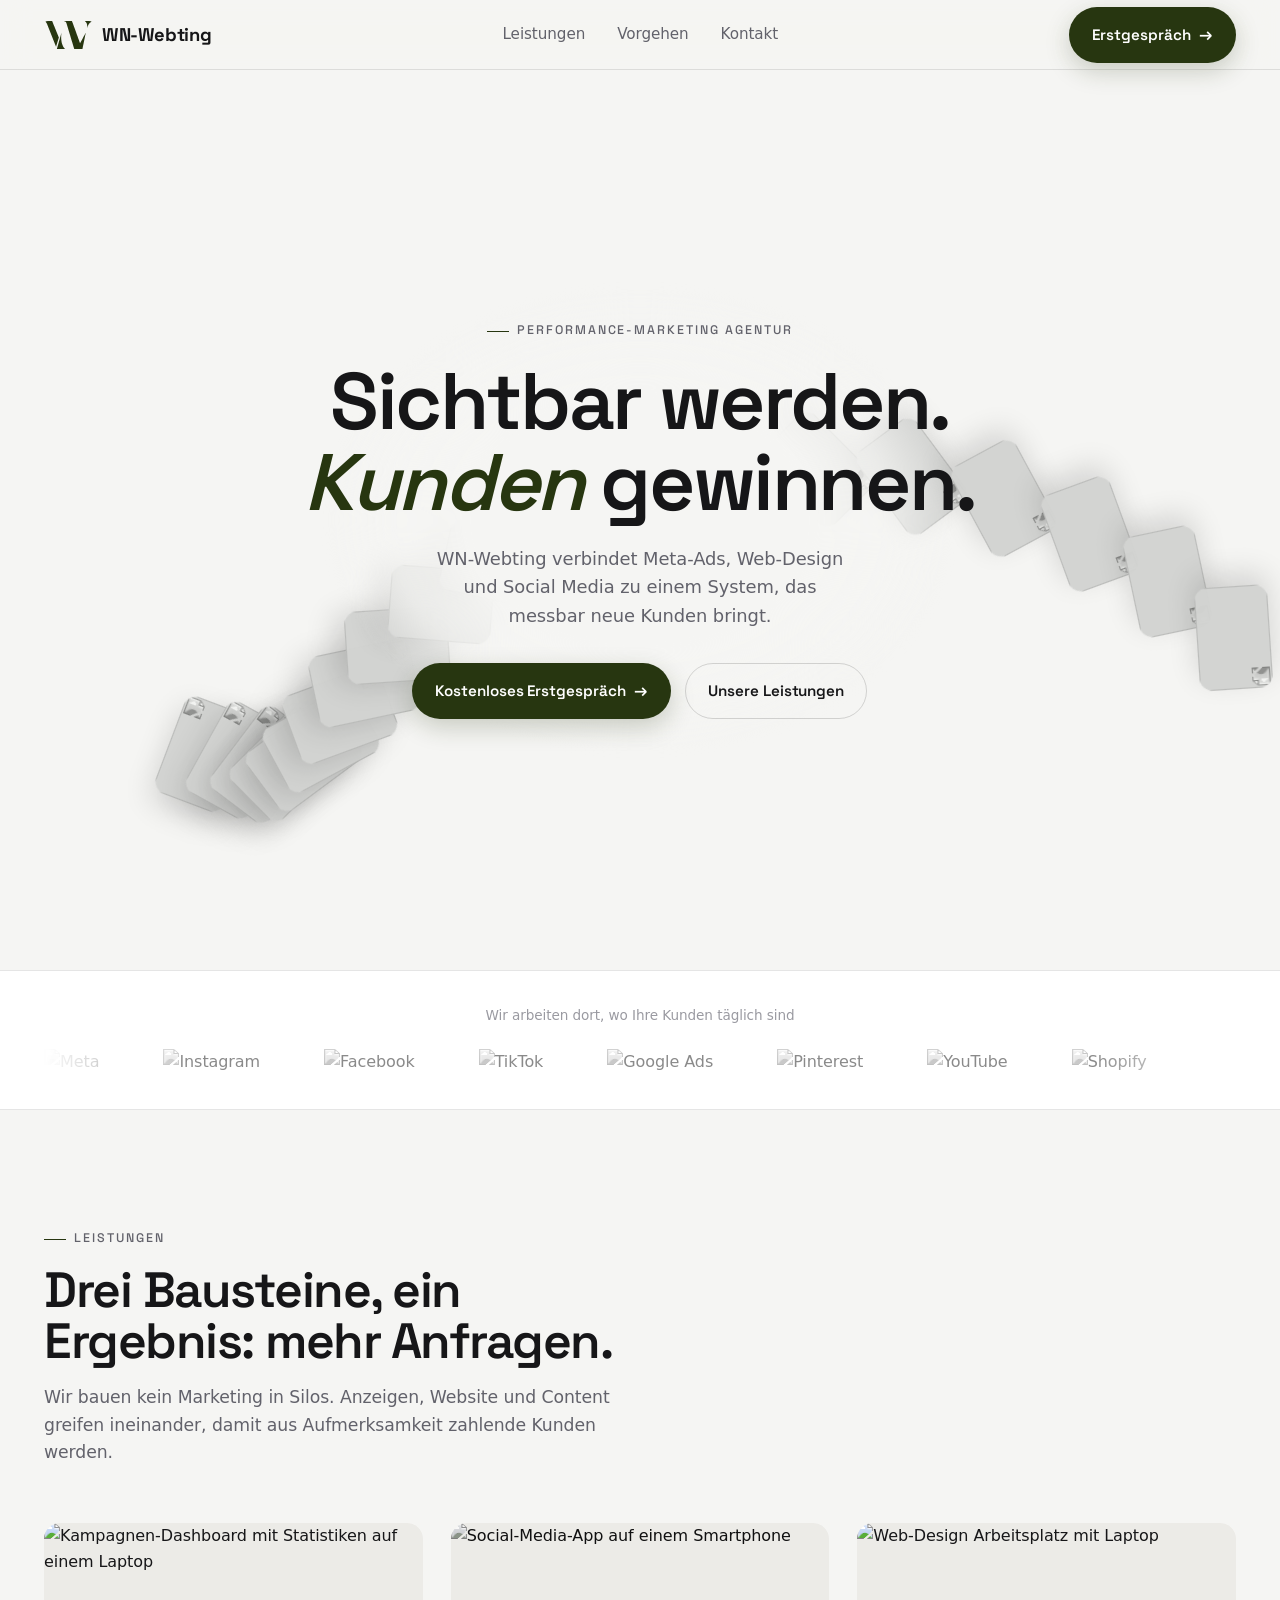
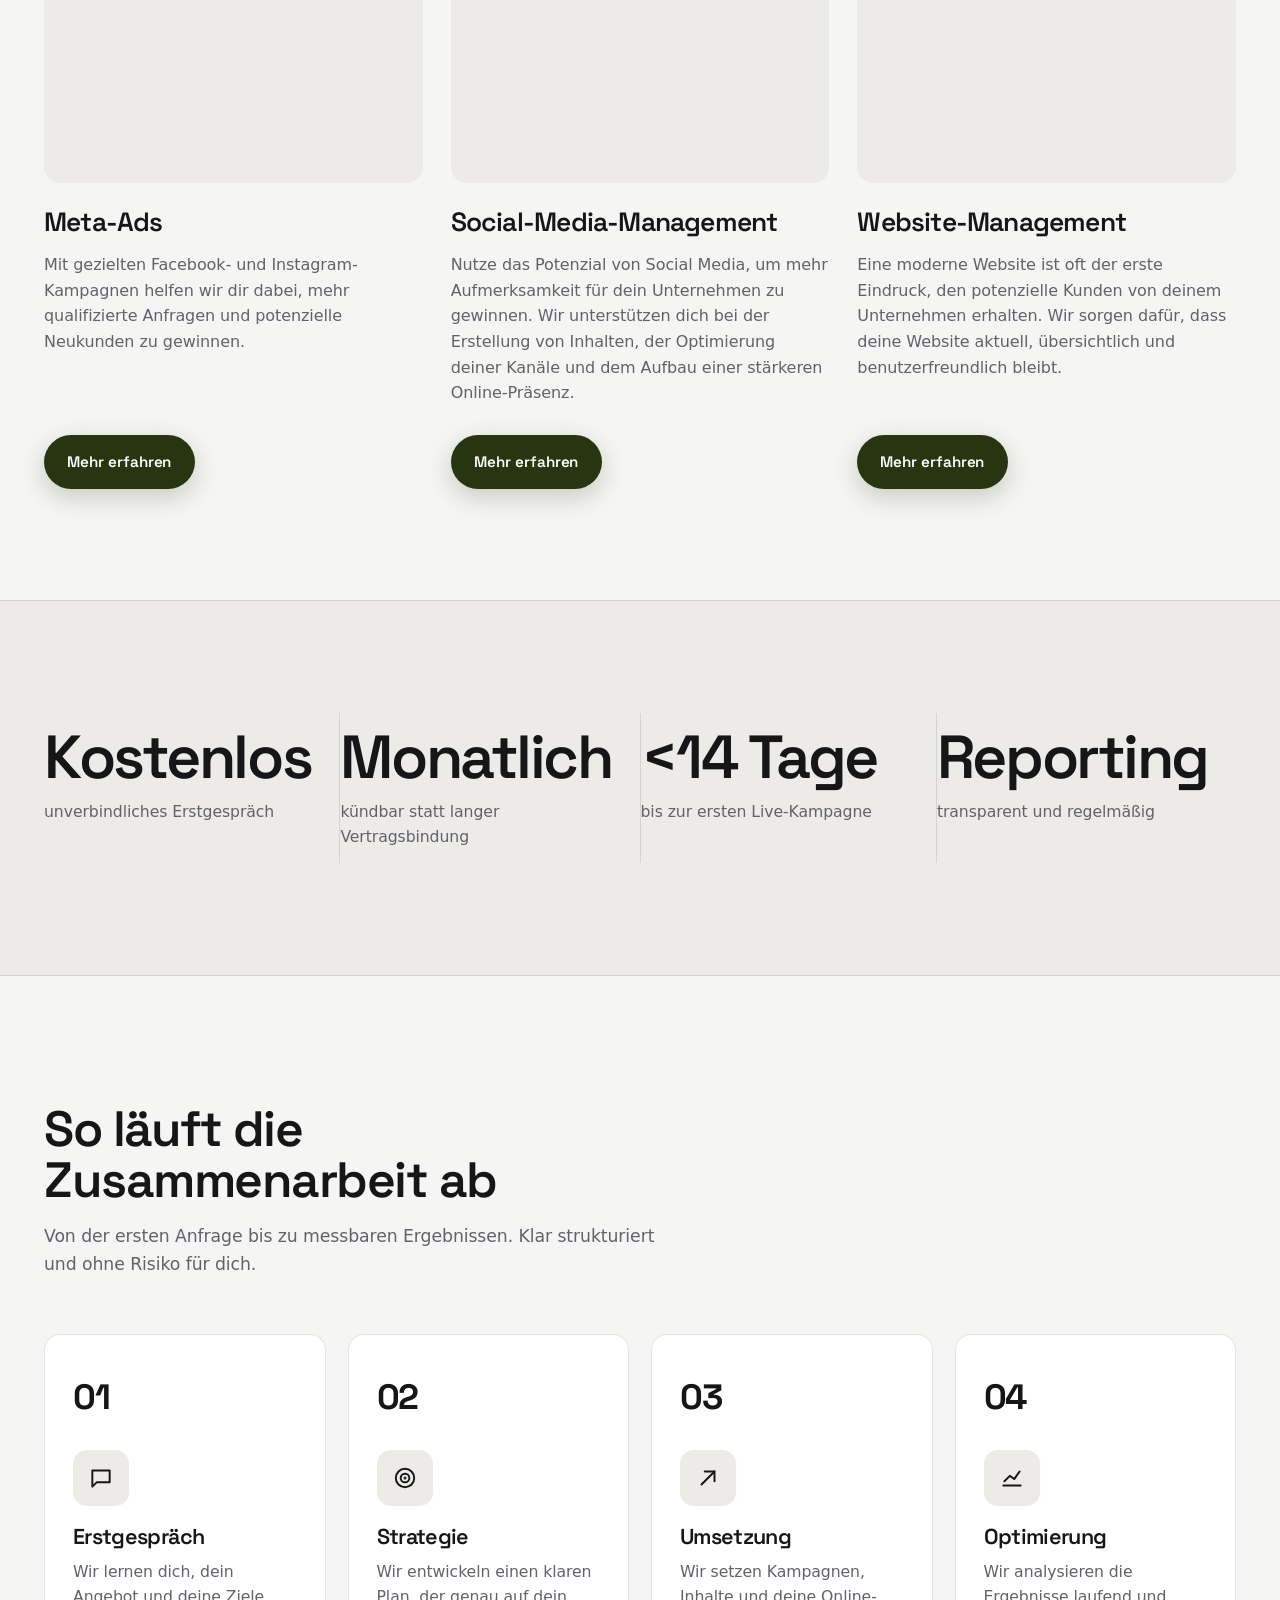
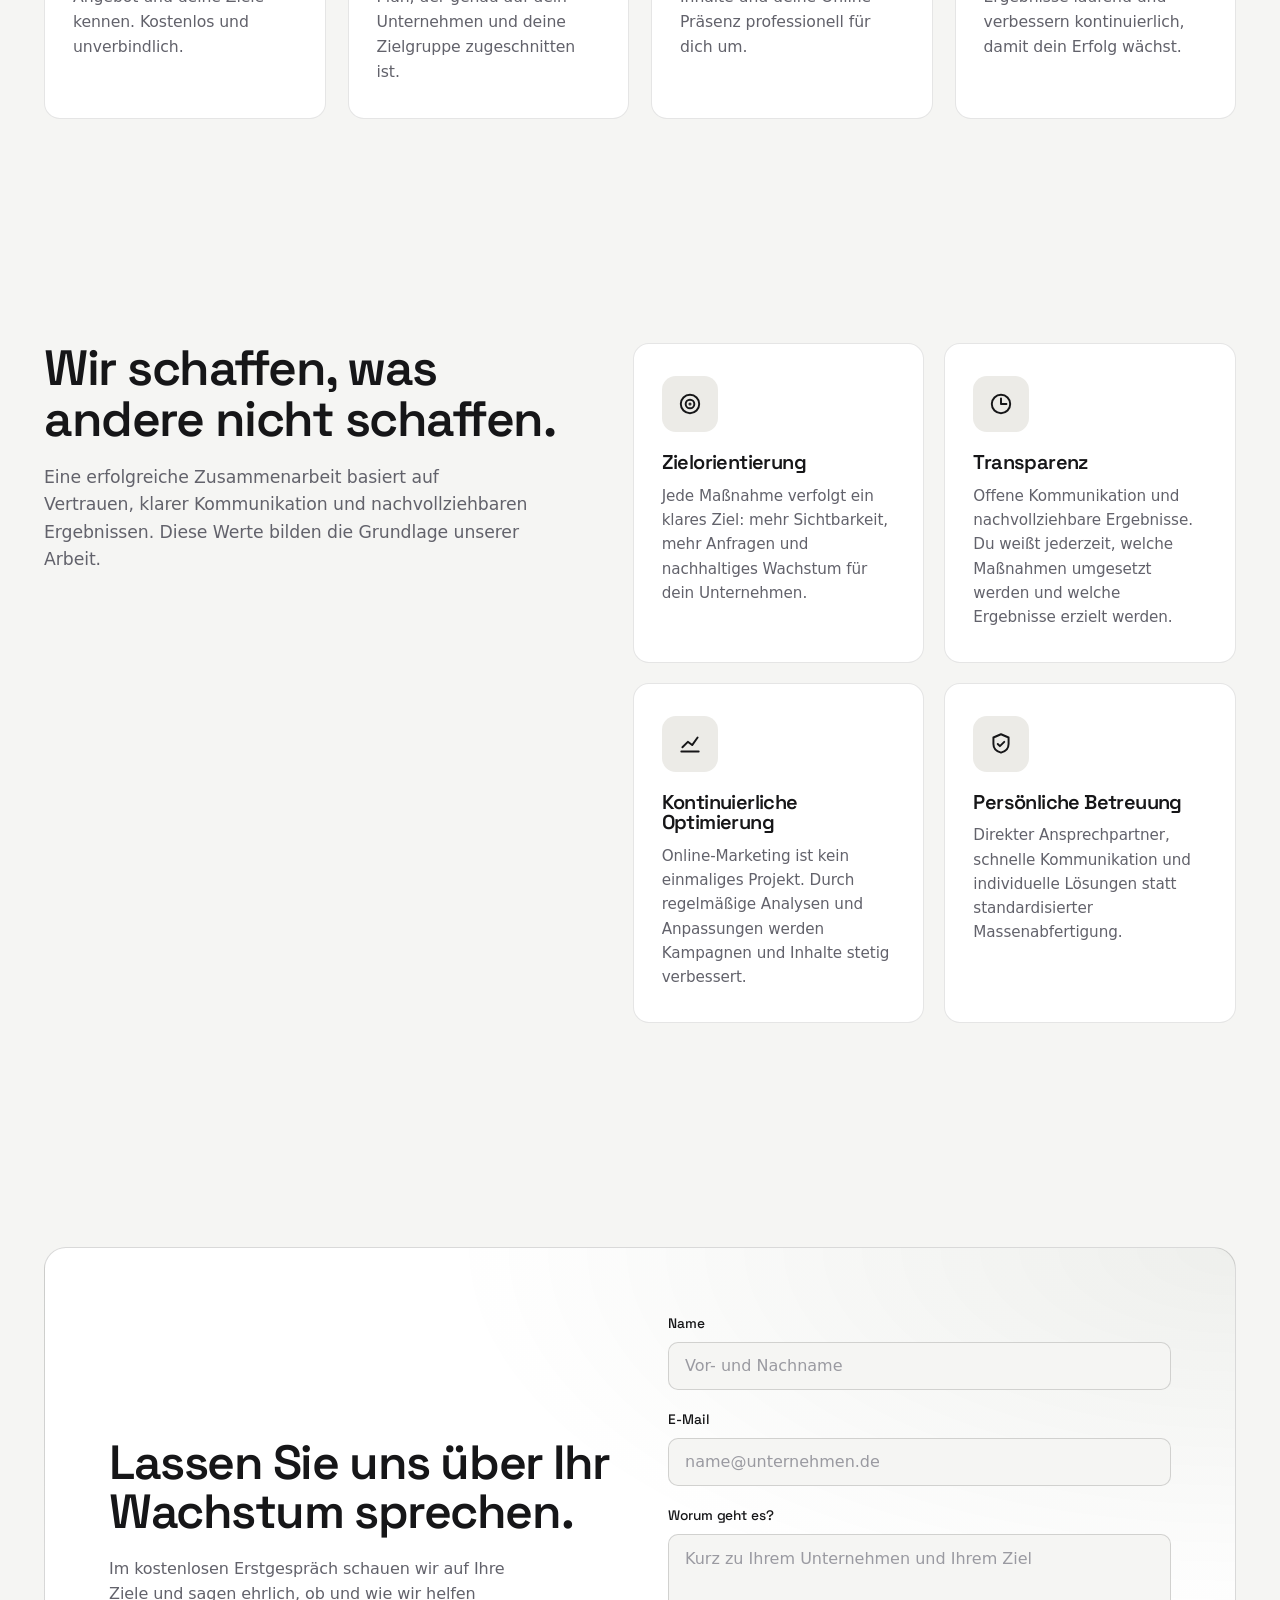
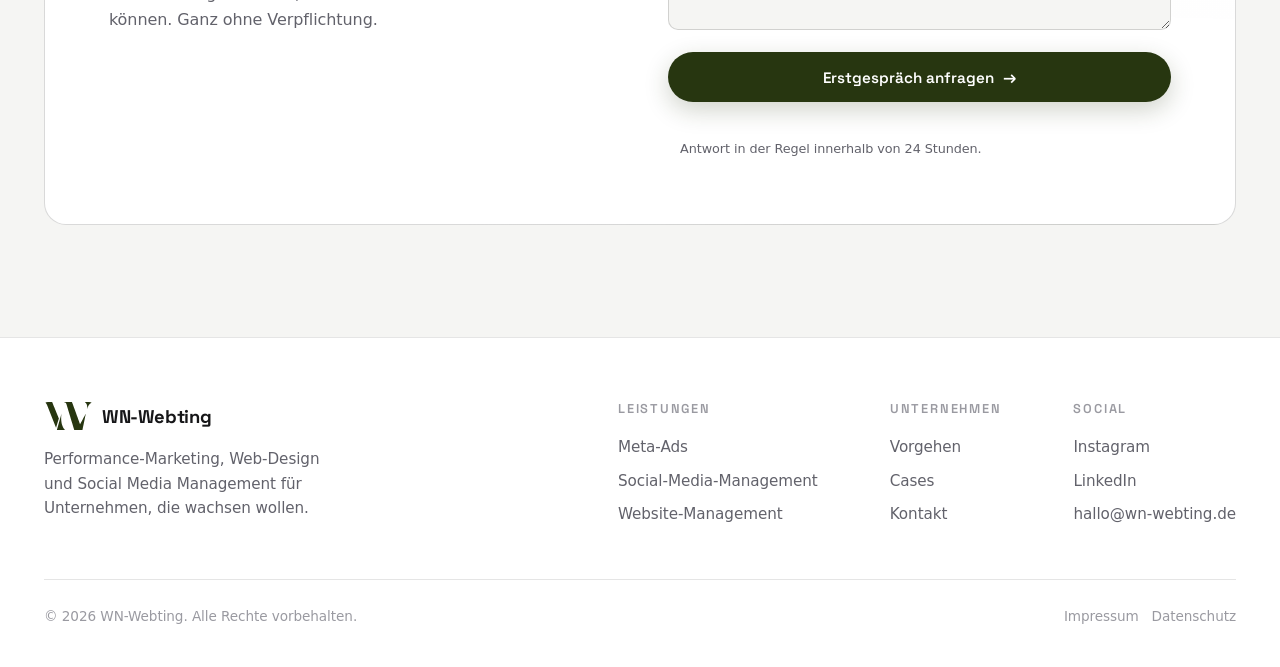
==== commit 6339cac7: "Add files via upload" ====
--- a/index.html
+++ b/index.html
@@ -297,7 +297,7 @@
     "https://images.unsplash.com/photo-1500485035595-cbe6f645feb1?w=200&q=70",
     "https://images.unsplash.com/photo-1469474968028-56623f02e42e?w=200&q=70",
     "https://images.unsplash.com/photo-1451187580459-43490279c0fa?w=200&q=70",
-    "https://images.unsplash.com/photo-1518020382113-a7e8fc38eac9?w=200&q=70",
+    "https://images.unsplash.com/photo-1464822759023-fed622ff2c3b?w=200&q=70",
     "https://images.unsplash.com/photo-1465146344425-f00d5f5c8f07?w=200&q=70",
     "https://images.unsplash.com/photo-1470252649378-9c29740c9fa8?w=200&q=70",
     "https://images.unsplash.com/photo-1493246507139-91e8fad9978e?w=200&q=70",
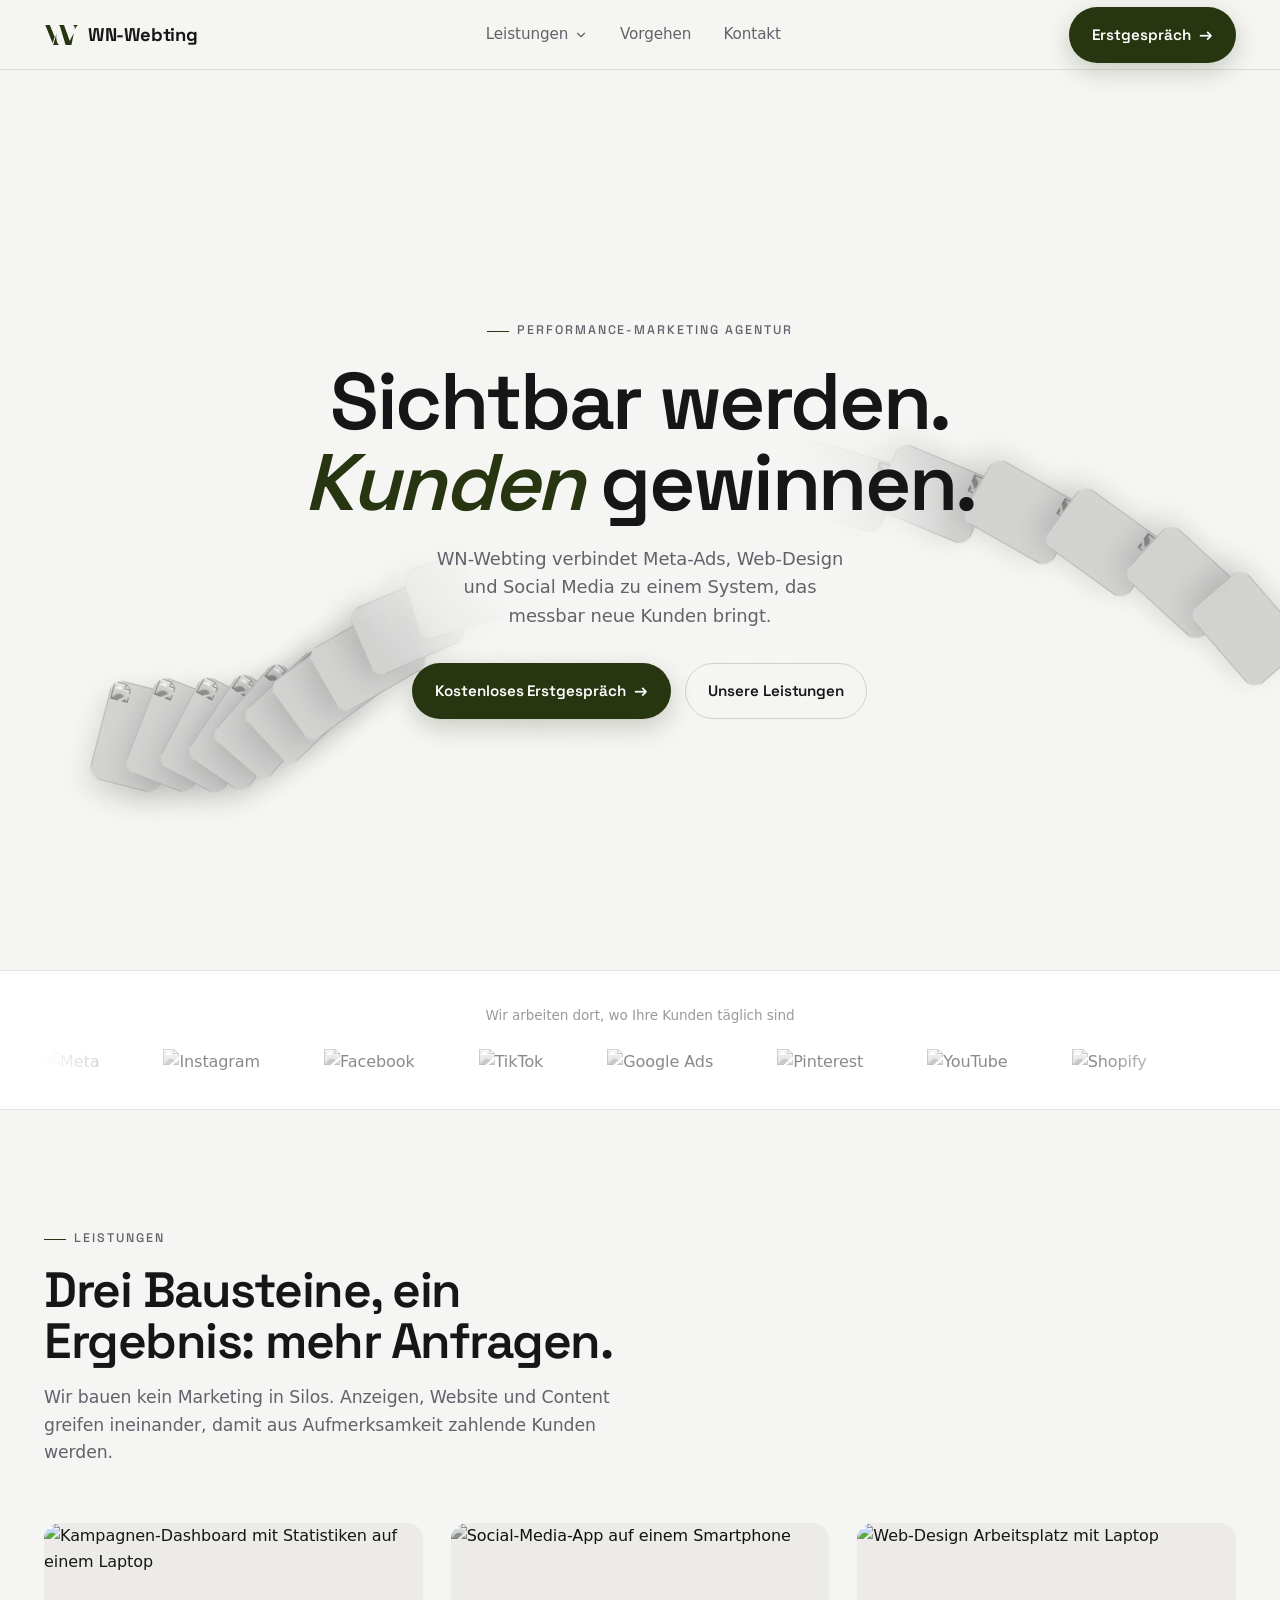
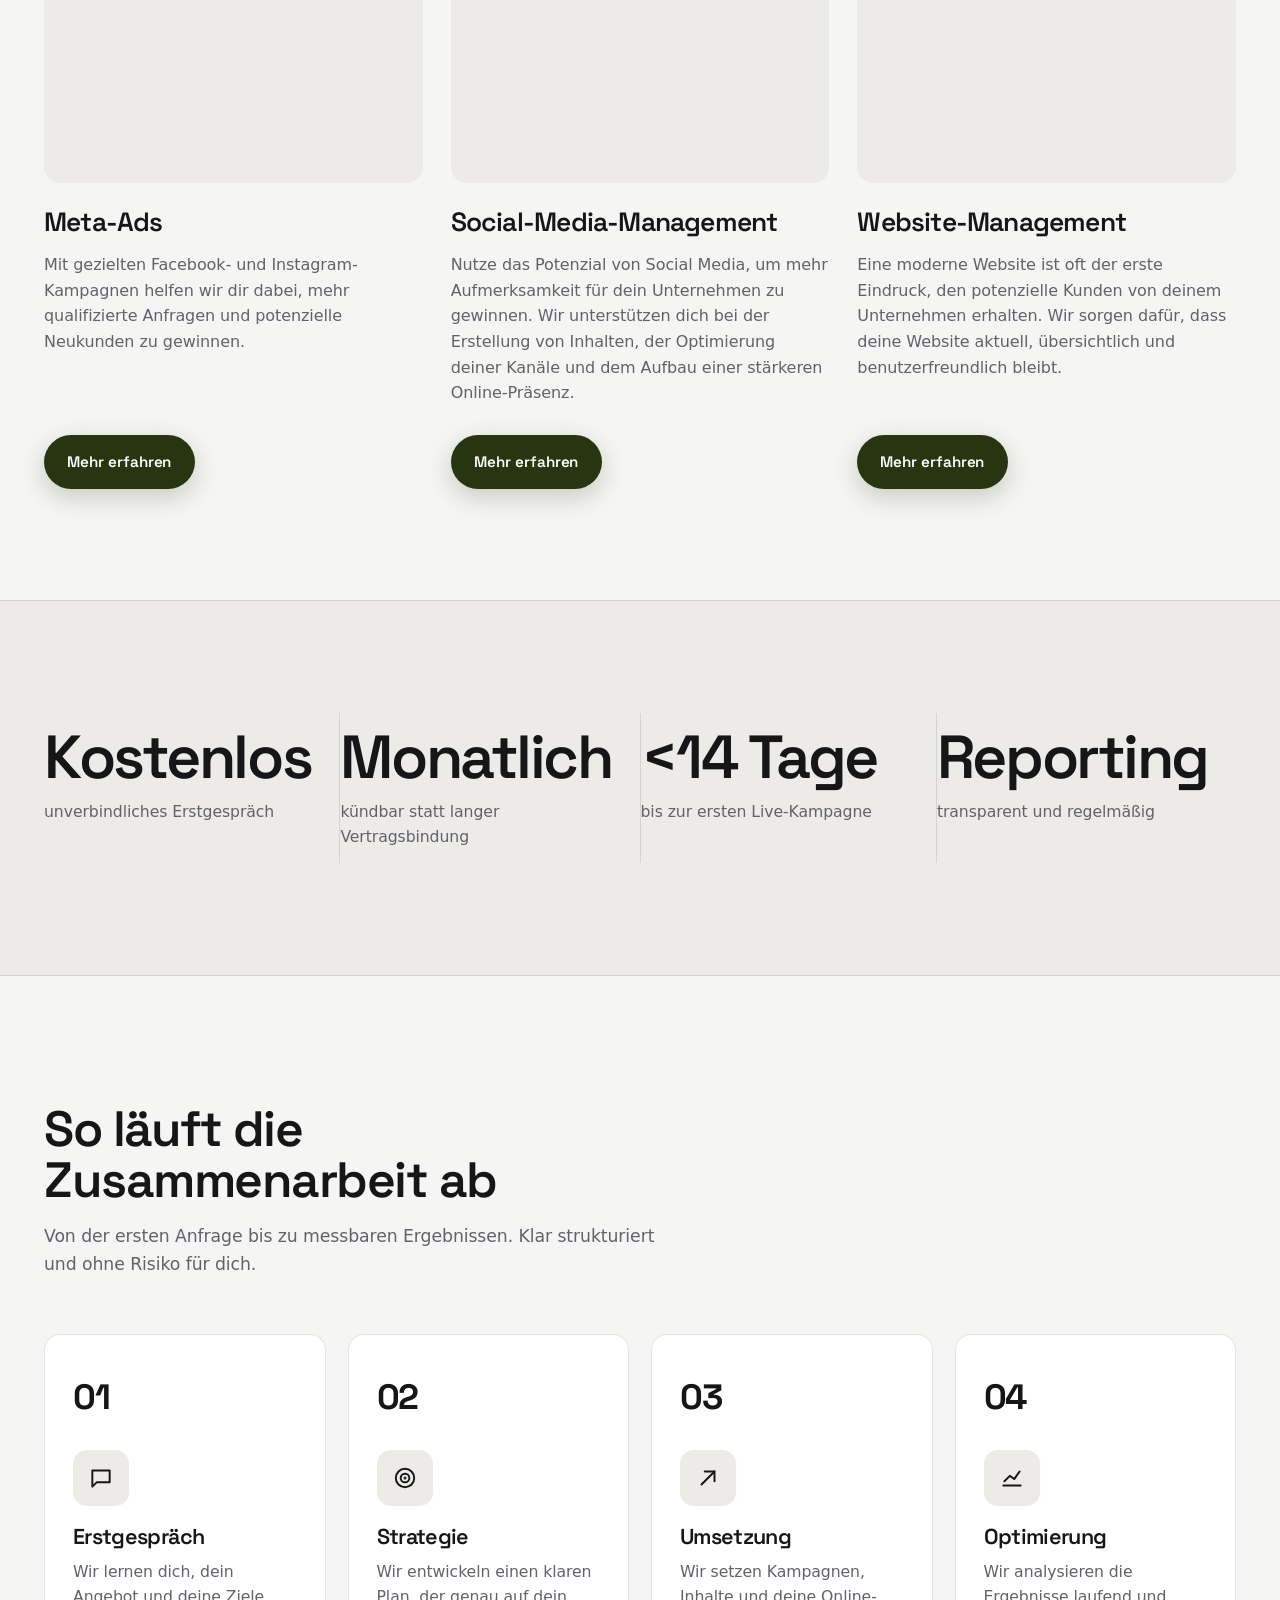
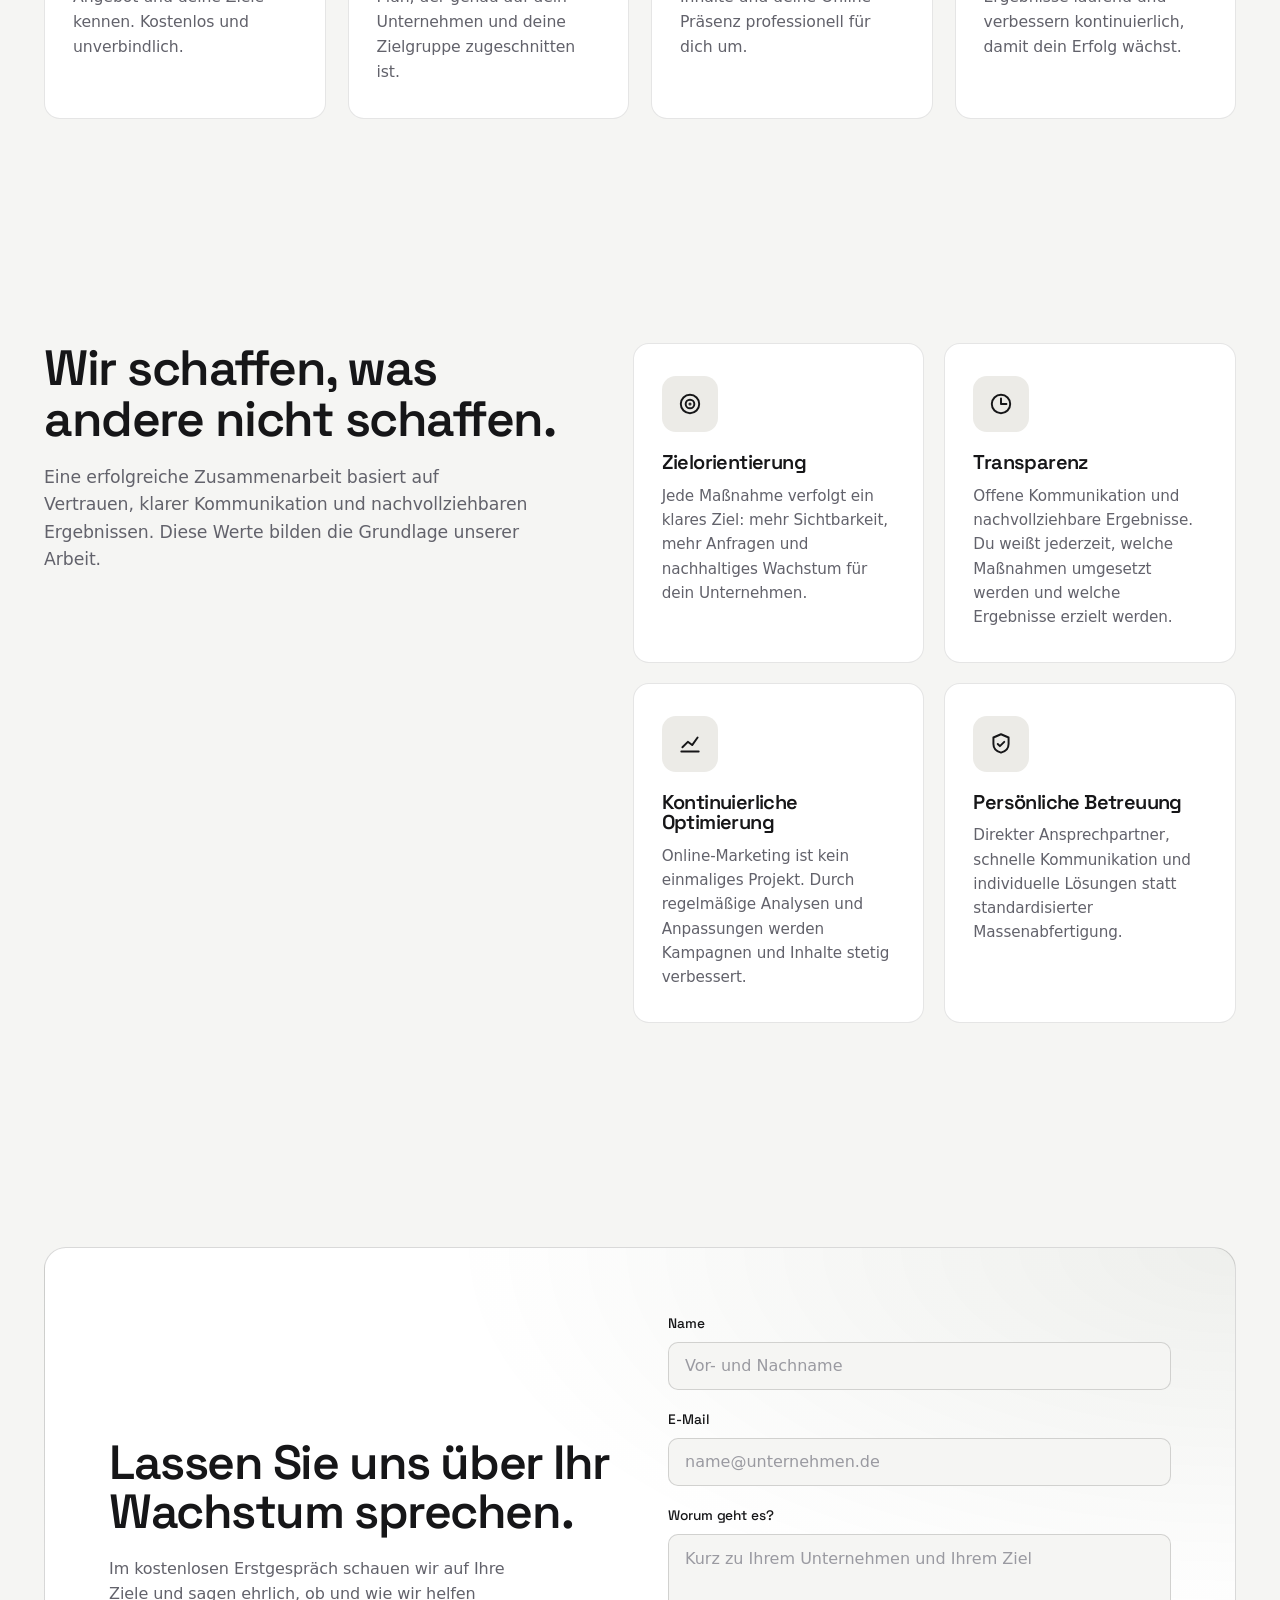
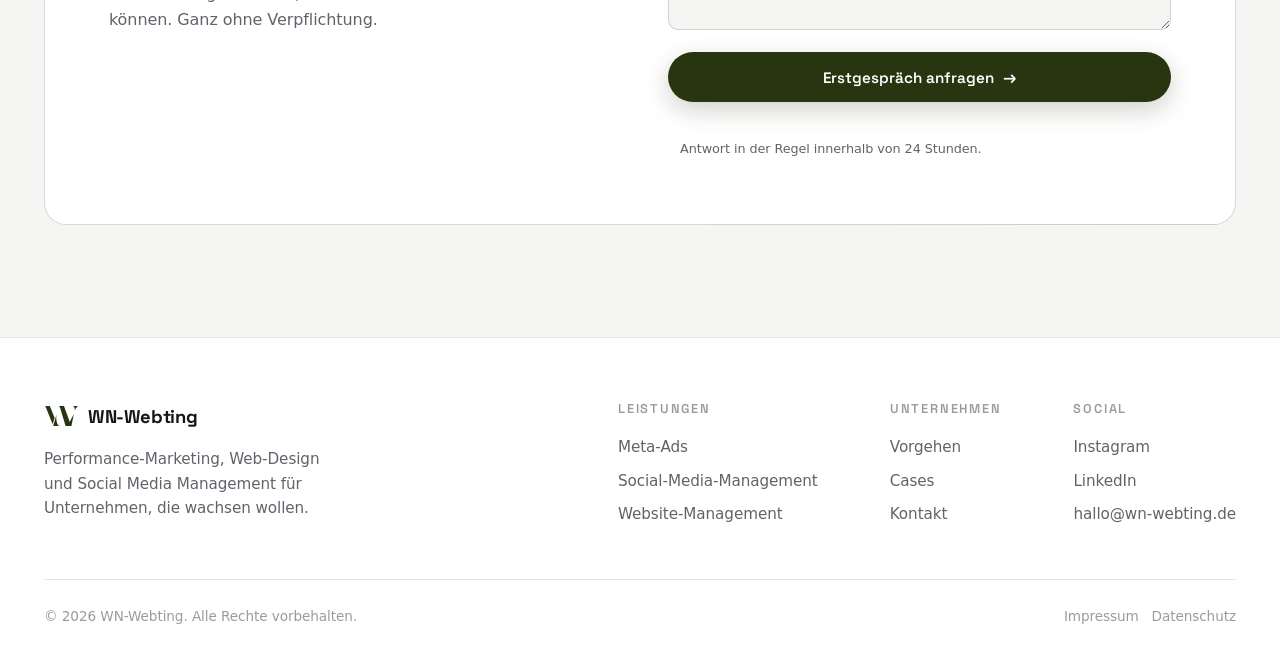
==== commit c3a54f80: "Add files via upload" ====
--- a/index.html
+++ b/index.html
@@ -21,7 +21,14 @@
   <div class="wrap">
     <a href="#top" class="brand"><img class="brand-logo" src="logo.svg" alt="WN-Webting Logo" />WN-Webting</a>
     <nav class="nav-links">
-      <a href="#leistungen">Leistungen</a>
+      <div class="nav-item">
+        <a href="#leistungen">Leistungen <svg class="nav-chevron" viewBox="0 0 24 24" fill="none" stroke="currentColor" stroke-width="2" stroke-linecap="round" stroke-linejoin="round" aria-hidden="true"><path d="M6 9l6 6 6-6"/></svg></a>
+        <div class="nav-dropdown">
+          <a href="meta-ads.html">Meta-Ads</a>
+          <a href="social-media-management.html">Social-Media-Management</a>
+          <a href="website-management.html">Website-Management</a>
+        </div>
+      </div>
       <a href="#vorgehen">Vorgehen</a>
       <a href="#kontakt">Kontakt</a>
     </nav>
--- a/styles.css
+++ b/styles.css
@@ -84,11 +84,41 @@
 .nav .wrap{ display:flex; align-items:center; justify-content:space-between; gap:1.5rem; }
 .brand{ font-family:var(--display); font-weight:700; font-size:1.15rem; letter-spacing:-.02em; display:flex; align-items:center; gap:.55rem; }
 .brand .dot{ width:9px; height:9px; border-radius:999px; background:var(--accent); box-shadow:0 0 12px rgba(39,54,16,.6); flex:0 0 auto; }
-.brand-logo{ height:28px; width:auto; flex:0 0 auto; border-radius:4px; display:block; }
+.brand-logo{ height:20px; width:auto; flex:0 0 auto; border-radius:3px; display:block; }
 .nav-links{ display:flex; align-items:center; gap:2rem; }
 .nav-links a{ font-size:.95rem; color:var(--muted); transition:color .2s var(--ease); }
 .nav-links a:hover{ color:var(--text); }
 .nav-cta{ display:flex; align-items:center; gap:1rem; }
+
+/* ---------- nav dropdown (hover to reveal service subpages) ---------- */
+.nav-item{ position:relative; display:flex; align-items:center; }
+.nav-item > a{ display:flex; align-items:center; gap:.35rem; }
+.nav-chevron{ width:14px; height:14px; transition:transform .2s var(--ease); }
+.nav-item:hover .nav-chevron{ transform:rotate(180deg); }
+/* invisible bridge: keeps the item "hovered" while the cursor crosses the
+   gap between the link and the dropdown, so the menu doesn't close early. */
+.nav-item::after{
+  content:""; position:absolute; top:100%; left:50%; transform:translateX(-50%);
+  width:240px; height:14px;
+}
+.nav-dropdown{
+  position:absolute; top:calc(100% + 14px); left:50%; transform:translate(-50%, 6px);
+  min-width:240px; background:var(--bg-2); border:1px solid var(--line); border-radius:var(--radius-sm);
+  box-shadow:0 20px 45px rgba(0,0,0,.10); padding:8px;
+  display:flex; flex-direction:column; gap:2px;
+  opacity:0; visibility:hidden; pointer-events:none;
+  transition:opacity .18s var(--ease), transform .18s var(--ease), visibility .18s;
+  z-index:60;
+}
+.nav-item:hover .nav-dropdown,
+.nav-dropdown:hover{
+  opacity:1; visibility:visible; pointer-events:auto; transform:translate(-50%, 0);
+}
+.nav-dropdown a{
+  font-size:.92rem; font-weight:500; color:var(--text); padding:.65rem .8rem; border-radius:8px;
+  transition:background .15s var(--ease), color .15s var(--ease);
+}
+.nav-dropdown a:hover{ background:var(--bg-3); color:var(--accent); }
 
 /* ---------- hero (scroll-morph image field, centered composition) ---------- */
 .hero{ position:relative; height:100dvh; min-height:640px; overflow:hidden; }
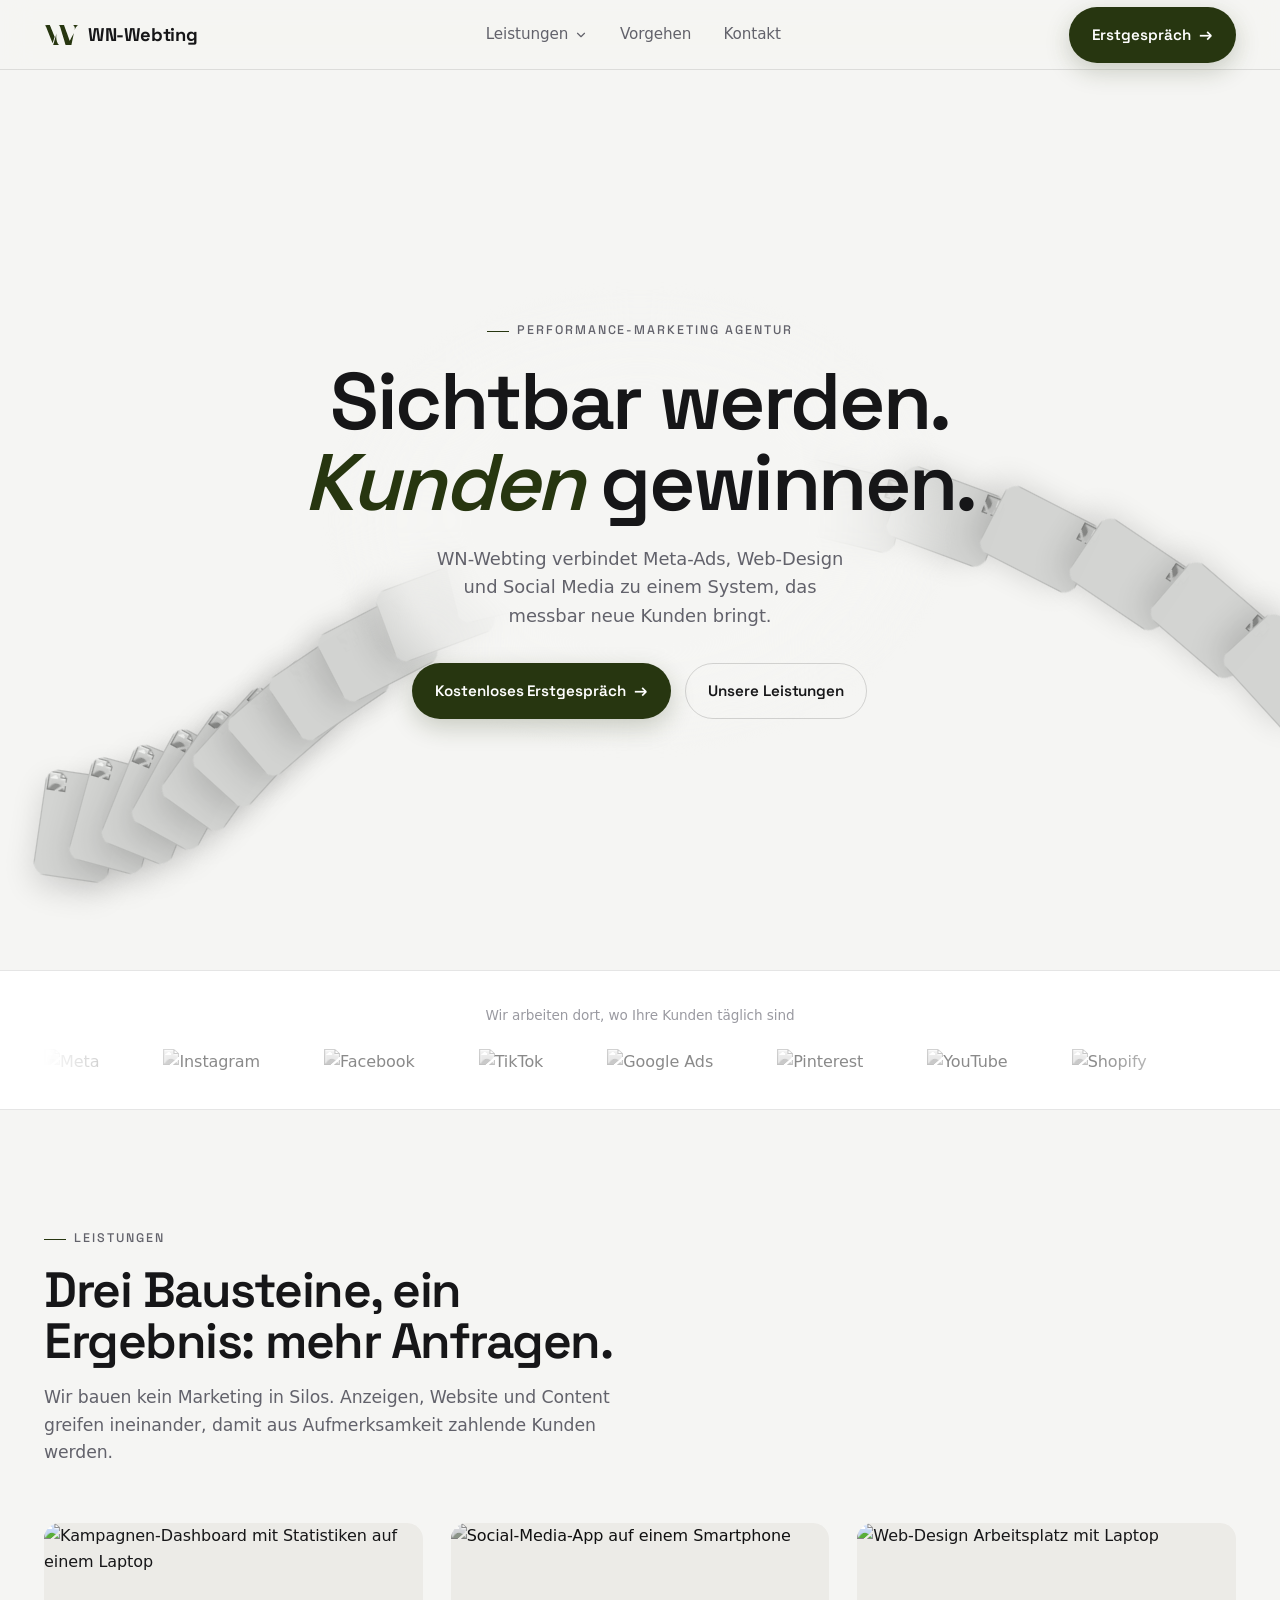
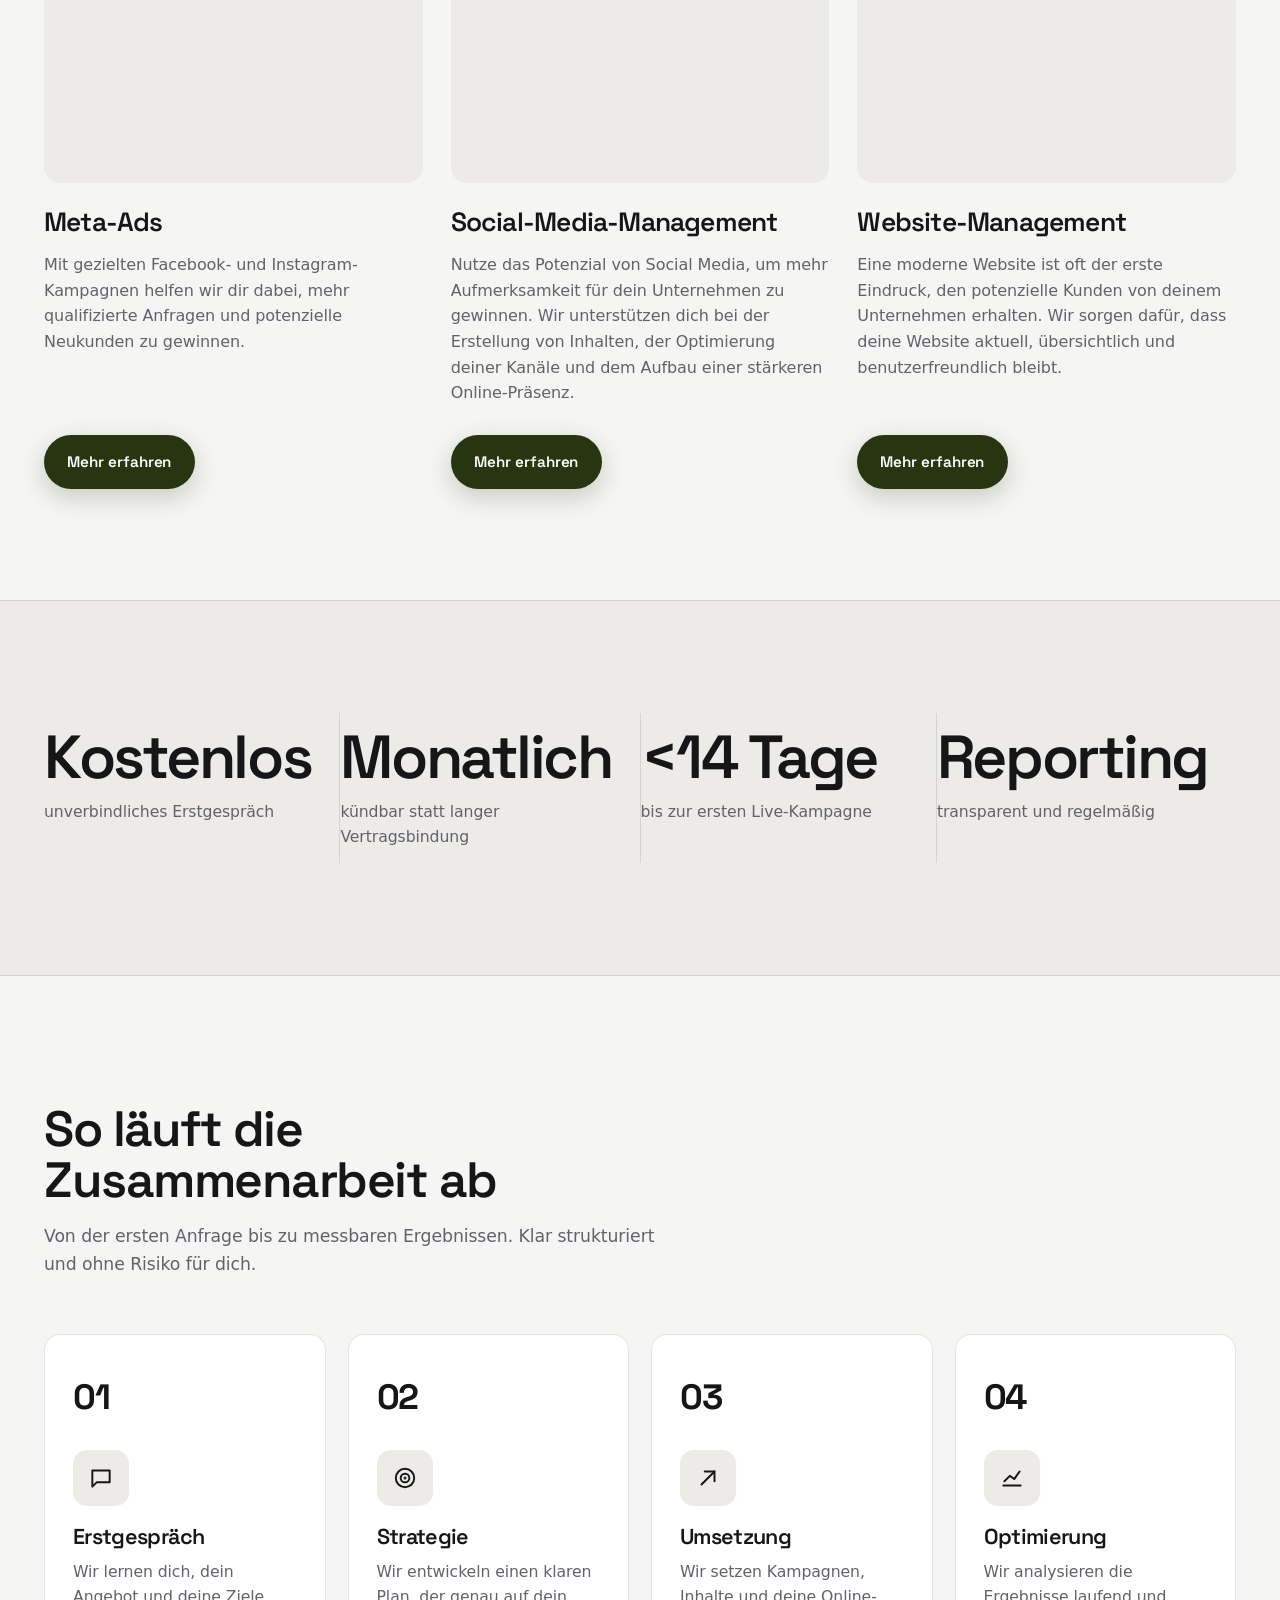
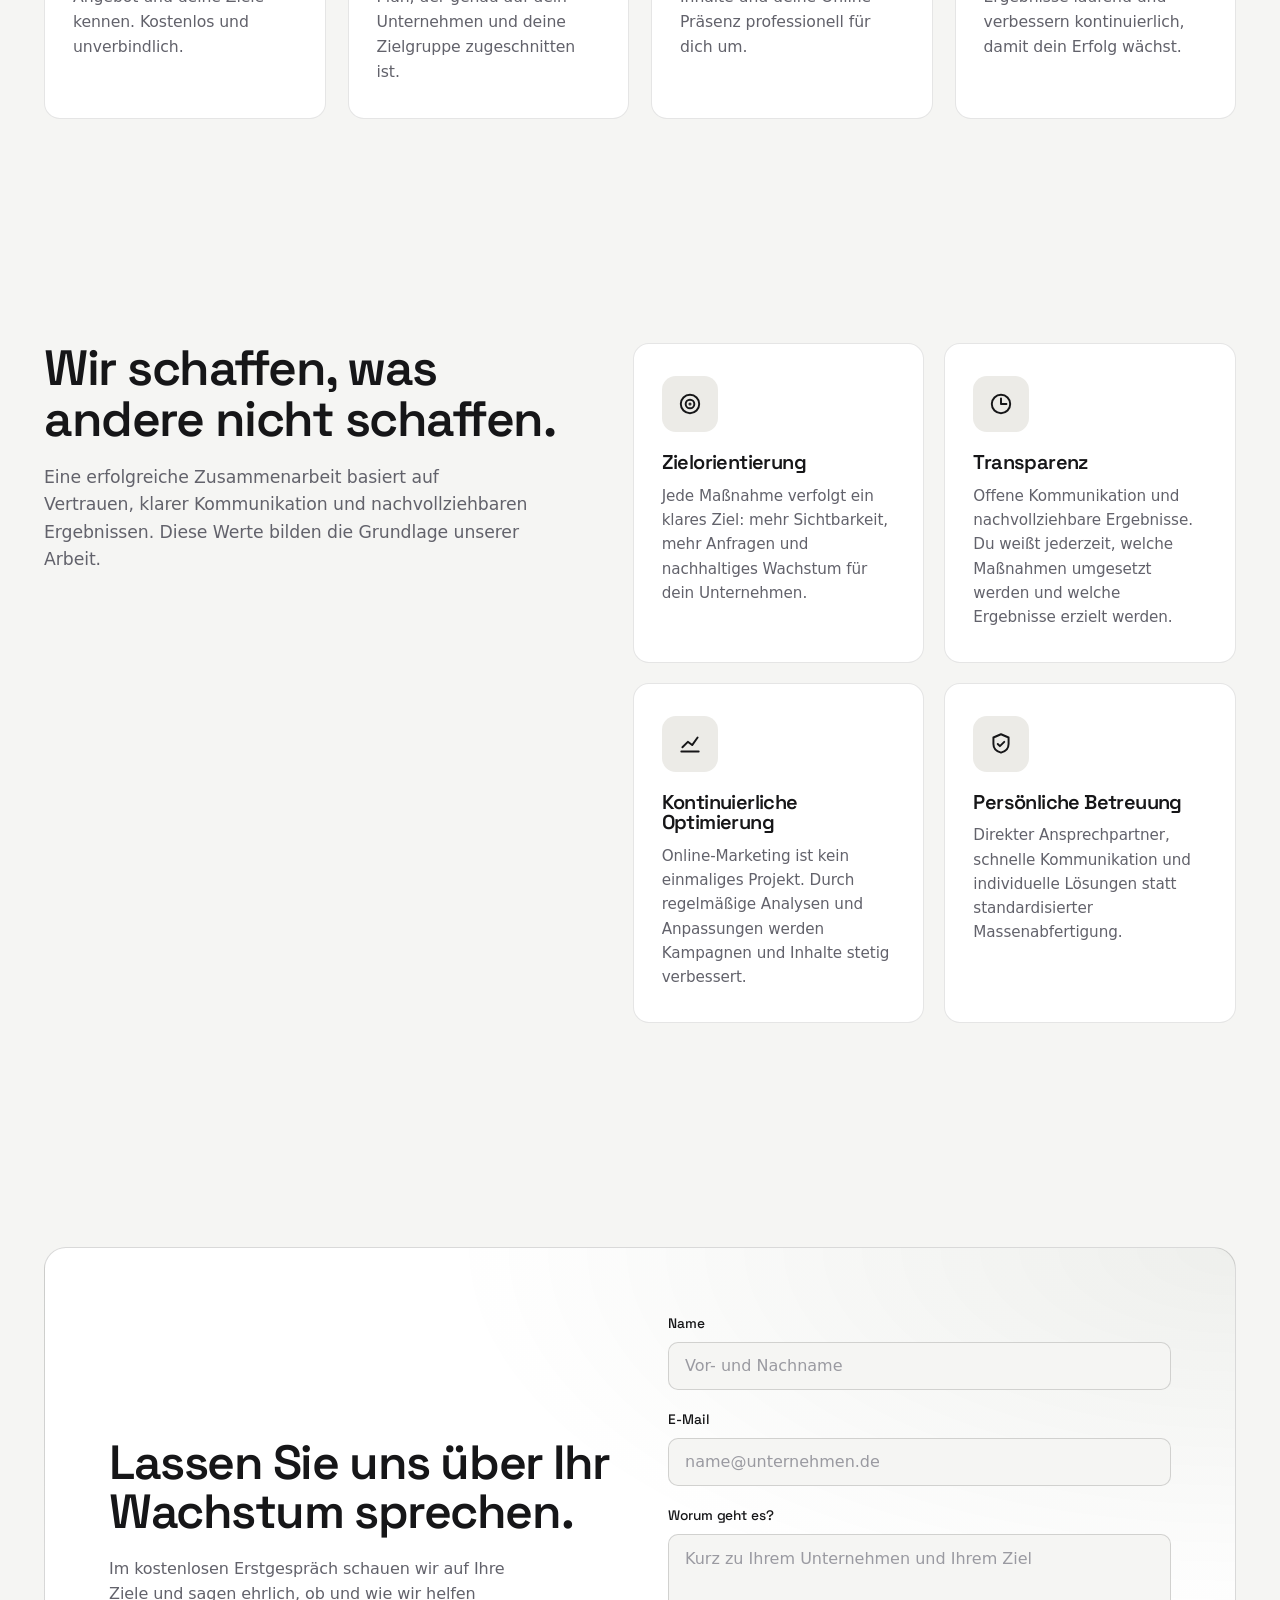
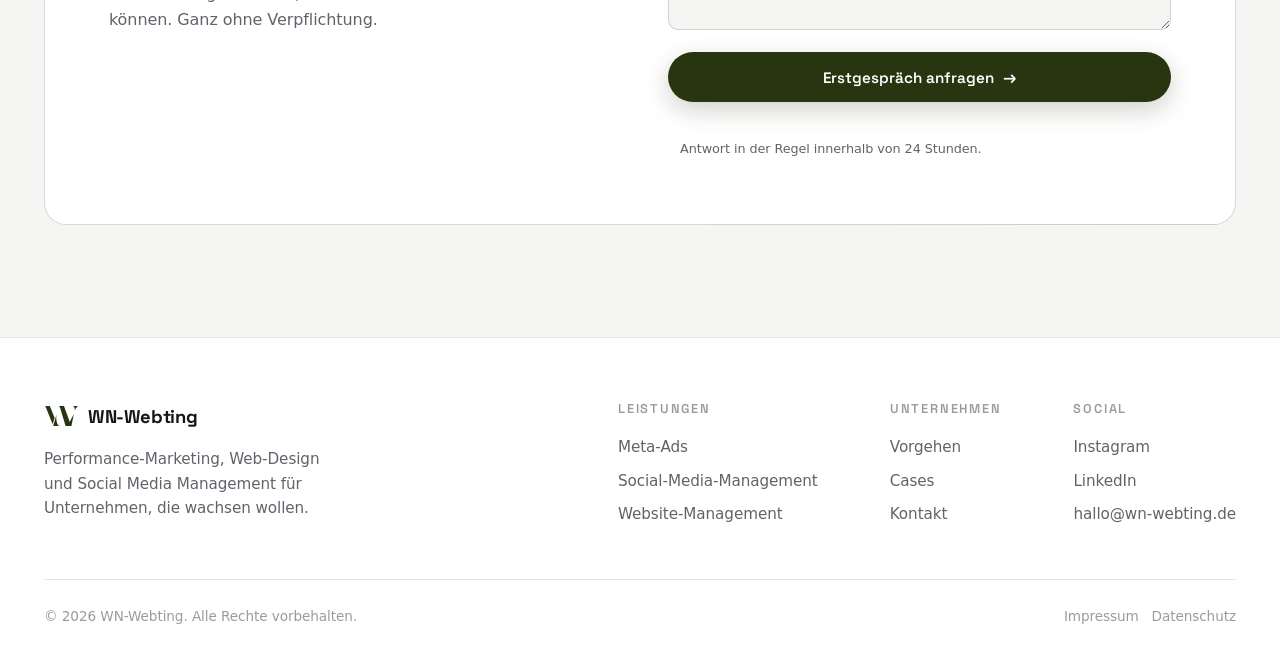
==== commit d9151f05: "Add files via upload" ====
--- a/index.html
+++ b/index.html
@@ -276,7 +276,7 @@
     </div>
     <div class="foot-bottom">
       <span>&copy; 2026 WN-Webting. Alle Rechte vorbehalten.</span>
-      <span><a href="#">Impressum</a> &nbsp; <a href="#">Datenschutz</a></span>
+      <span><a href="impressum.html">Impressum</a> &nbsp; <a href="datenschutz.html">Datenschutz</a></span>
     </div>
   </div>
 </footer>
--- a/styles.css
+++ b/styles.css
@@ -102,12 +102,16 @@
   width:240px; height:14px;
 }
 .nav-dropdown{
-  position:absolute; top:calc(100% + 14px); left:50%; transform:translate(-50%, 6px);
-  min-width:240px; background:var(--bg-2); border:1px solid var(--line); border-radius:var(--radius-sm);
-  box-shadow:0 20px 45px rgba(0,0,0,.10); padding:8px;
-  display:flex; flex-direction:column; gap:2px;
+  position:absolute; top:calc(100% + 10px); left:50%; transform:translate(-50%, 4px);
+  min-width:230px; padding:6px;
+  background:rgba(245,245,243,.7);
+  backdrop-filter:blur(20px) saturate(160%);
+  -webkit-backdrop-filter:blur(20px) saturate(160%);
+  border:1px solid rgba(0,0,0,.06); border-radius:var(--radius-sm);
+  box-shadow:0 16px 40px rgba(0,0,0,.07);
+  display:flex; flex-direction:column; gap:1px;
   opacity:0; visibility:hidden; pointer-events:none;
-  transition:opacity .18s var(--ease), transform .18s var(--ease), visibility .18s;
+  transition:opacity .16s var(--ease), transform .16s var(--ease), visibility .16s;
   z-index:60;
 }
 .nav-item:hover .nav-dropdown,
@@ -115,10 +119,10 @@
   opacity:1; visibility:visible; pointer-events:auto; transform:translate(-50%, 0);
 }
 .nav-dropdown a{
-  font-size:.92rem; font-weight:500; color:var(--text); padding:.65rem .8rem; border-radius:8px;
+  font-size:.88rem; font-weight:500; color:var(--muted); padding:.6rem .75rem; border-radius:7px;
   transition:background .15s var(--ease), color .15s var(--ease);
 }
-.nav-dropdown a:hover{ background:var(--bg-3); color:var(--accent); }
+.nav-dropdown a:hover{ background:rgba(0,0,0,.05); color:var(--text); }
 
 /* ---------- hero (scroll-morph image field, centered composition) ---------- */
 .hero{ position:relative; height:100dvh; min-height:640px; overflow:hidden; }
@@ -314,6 +318,17 @@
   font-family:var(--display); font-weight:600; font-size:.85rem; margin-bottom:1.4rem;
 }
 .contact-badge .dot{ width:8px; height:8px; border-radius:999px; background:var(--accent); }
+
+/* ---------- legal pages (Impressum, Datenschutz) ---------- */
+.legal-wrap{ max-width:760px; }
+.legal-wrap h2{ font-size:1.4rem; margin:0 0 1.1rem; }
+.legal-block{ margin-bottom:3rem; }
+.legal-block:last-child{ margin-bottom:0; }
+.legal-wrap p{ color:var(--muted); font-size:1rem; line-height:1.75; margin-bottom:1rem; }
+.legal-wrap p:last-child{ margin-bottom:0; }
+.legal-wrap ul{ margin:0 0 1rem; padding-left:1.25rem; color:var(--muted); line-height:1.75; }
+.legal-wrap li{ margin-bottom:.3rem; }
+.legal-wrap strong{ color:var(--text); font-weight:600; }
 
 /* ---------- responsive ---------- */
 @media (max-width:960px){
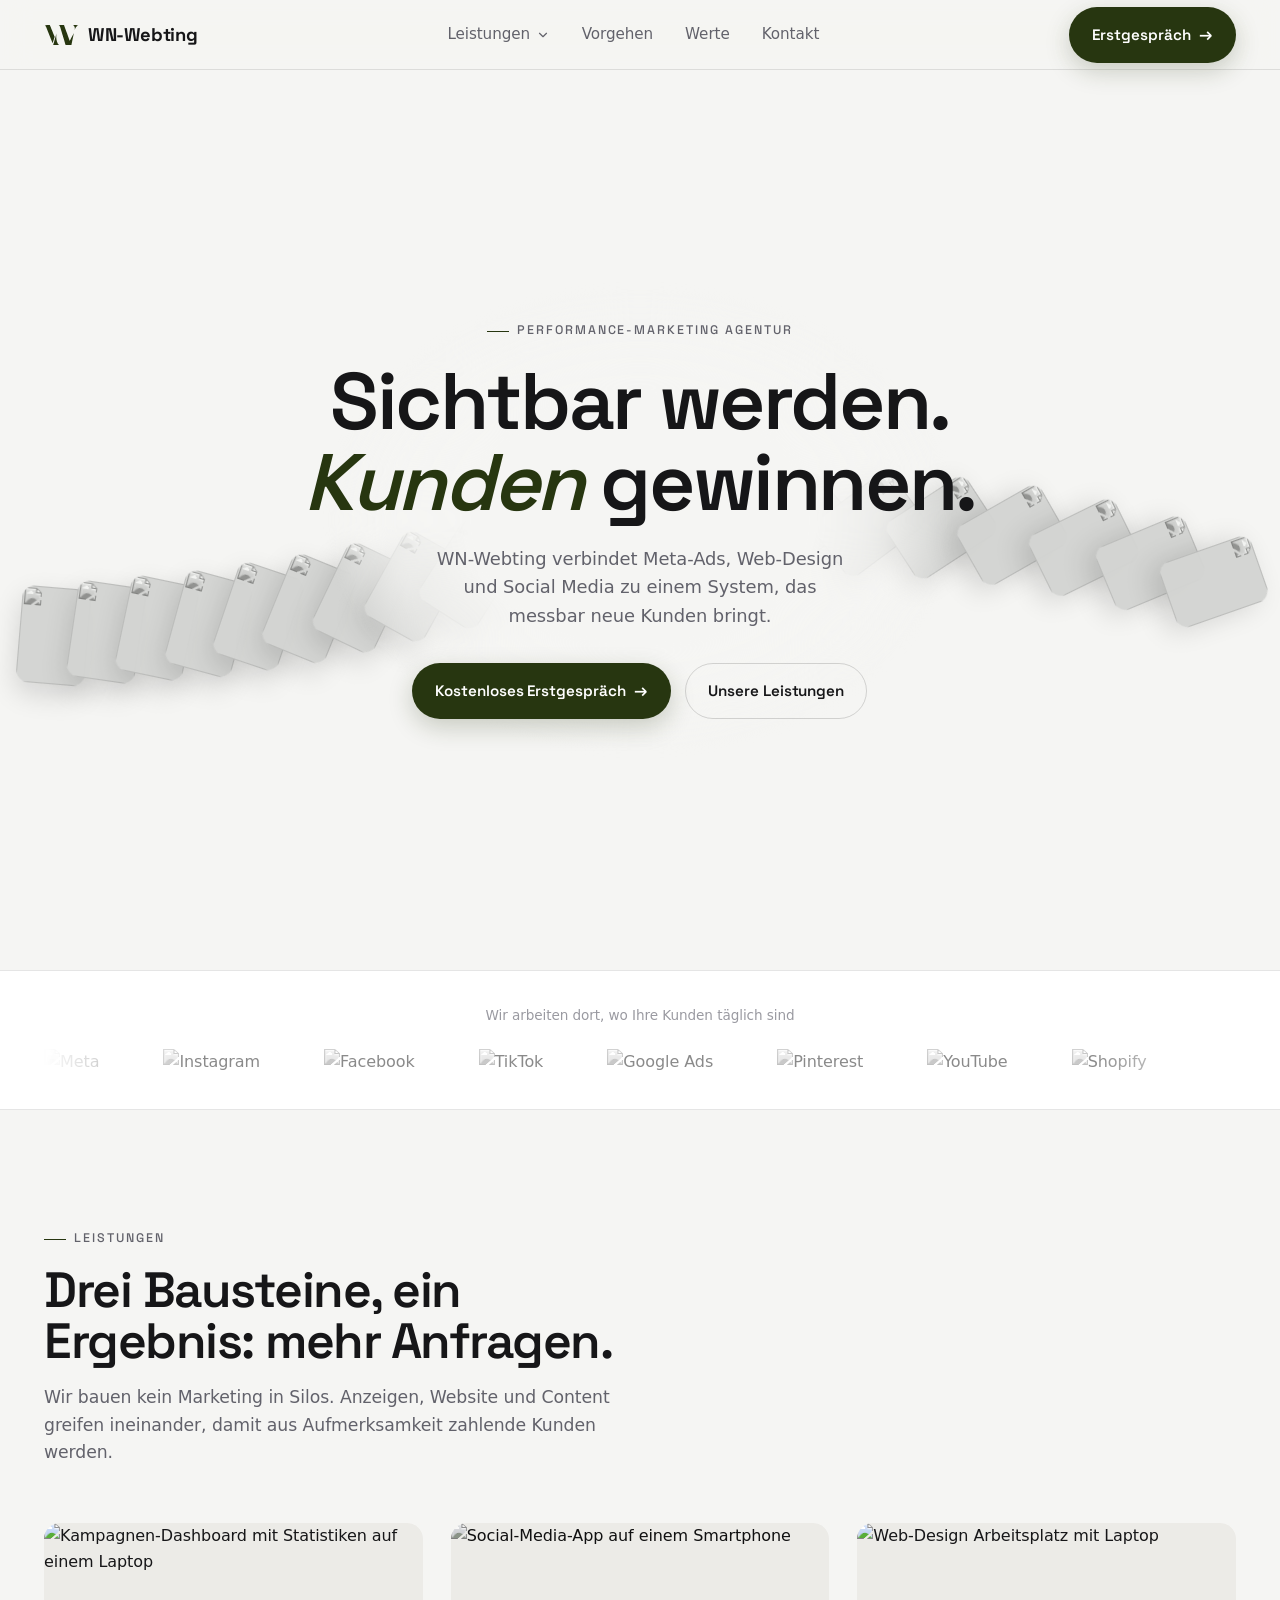
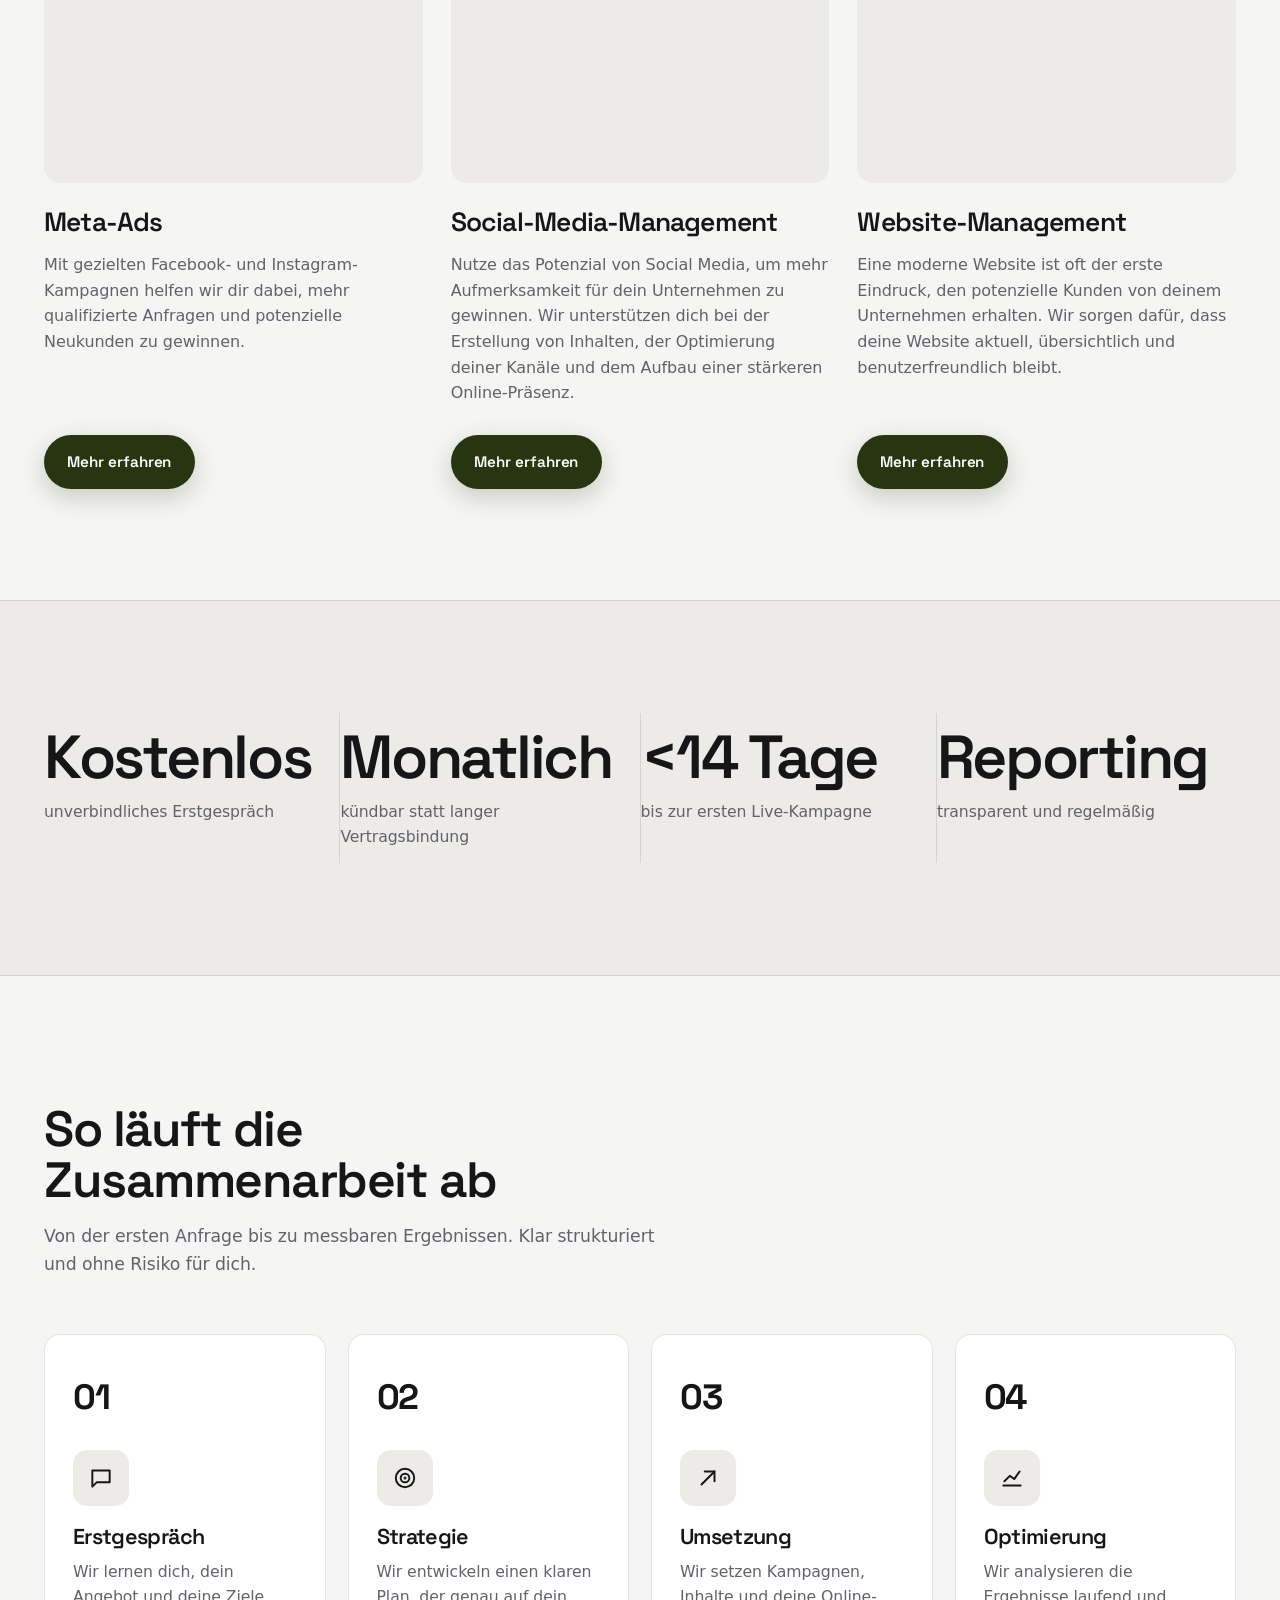
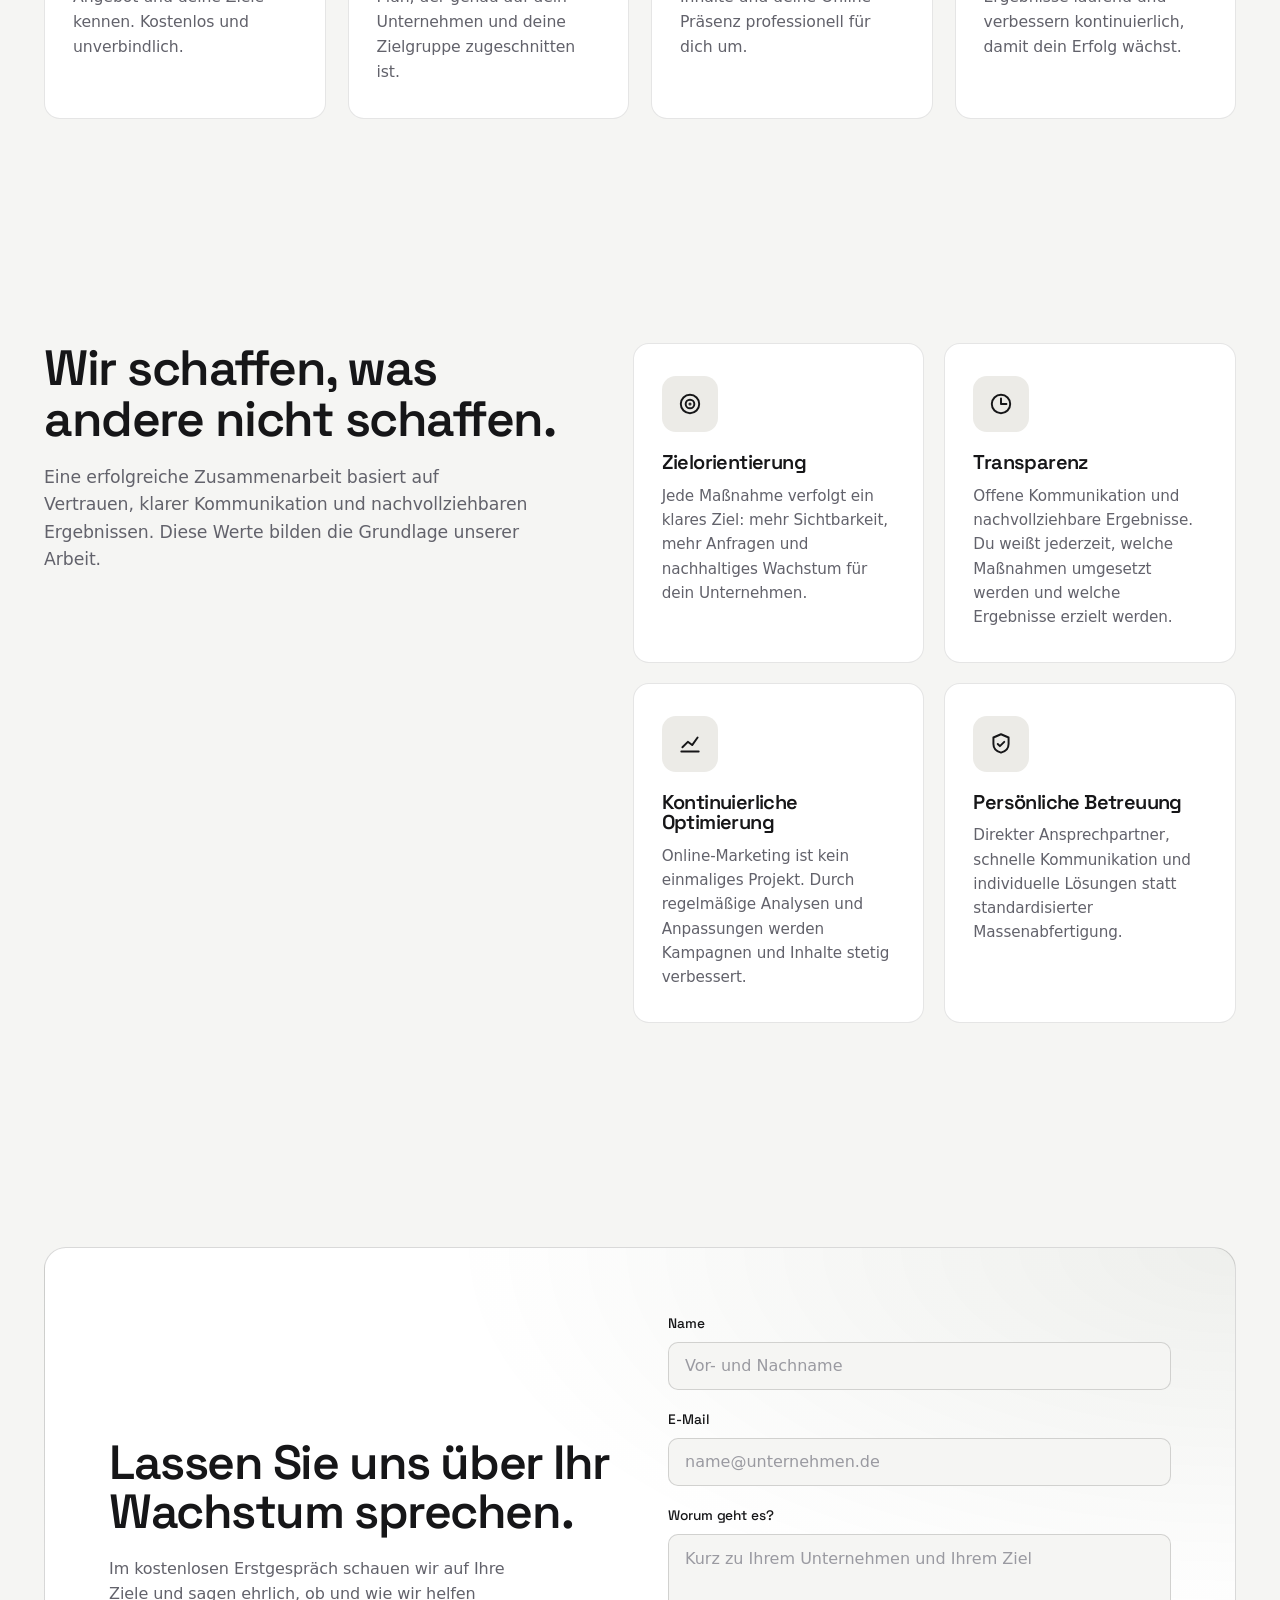
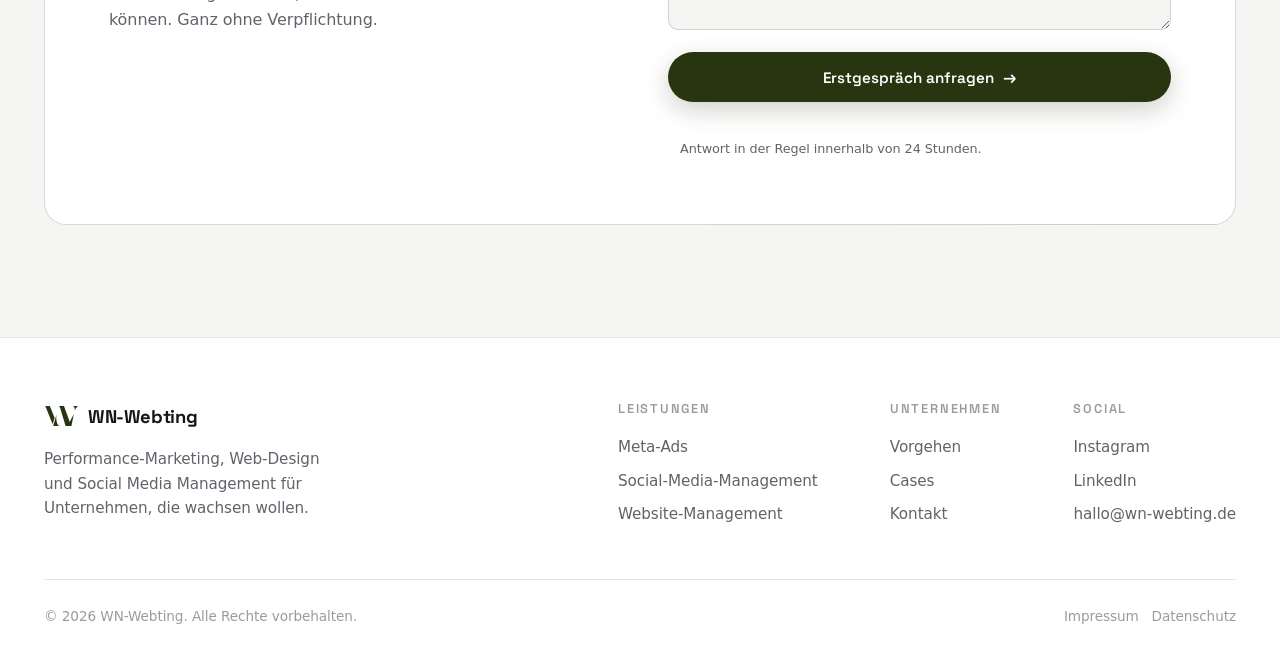
==== commit aac74409: "Add files via upload" ====
--- a/index.html
+++ b/index.html
@@ -30,6 +30,7 @@
         </div>
       </div>
       <a href="#vorgehen">Vorgehen</a>
+      <a href="#werte">Werte</a>
       <a href="#kontakt">Kontakt</a>
     </nav>
     <div class="nav-cta">
--- a/styles.css
+++ b/styles.css
@@ -270,12 +270,47 @@
    ============================================================ */
 
 /* page hero (no ring animation - a clean editorial banner) */
-.page-hero{ padding:72px 0 40px; background:var(--bg-2); border-bottom:1px solid var(--line); }
+.page-hero{ position:relative; padding:72px 0 40px; background:var(--bg-2); border-bottom:1px solid var(--line); }
 .back-link{ display:inline-flex; align-items:center; gap:.5rem; color:var(--muted); font-size:.95rem; margin-bottom:2rem; transition:color .2s var(--ease); }
 .back-link:hover{ color:var(--text); }
 .page-hero h1{ font-size:clamp(2.6rem,6vw,4.4rem); margin:1.2rem 0 0; max-width:16ch; }
 .page-hero .lead{ font-size:1.2rem; color:var(--muted); margin-top:1.5rem; max-width:56ch; }
 .page-hero .hero-actions{ justify-content:flex-start; margin-top:2.4rem; }
+
+/* ---------- page-hero video background (opt-in via modifier; used on the
+   Meta-Ads, Website-Management and Social-Media-Management hero sections) ---------- */
+.page-hero--video{ overflow:hidden; border-bottom-color:transparent; }
+.hero-video-wrap{
+  position:absolute; inset:0; z-index:0; overflow:hidden; pointer-events:none;
+}
+.hero-video{
+  position:absolute; inset:0; width:100%; height:100%;
+  object-fit:cover; transform:translateZ(0); backface-visibility:hidden;
+}
+.hero-video-overlay{
+  position:absolute; inset:0;
+  background:linear-gradient(
+    to bottom,
+    rgba(255,255,255,.15) 0%,
+    rgba(255,255,255,.05) 50%,
+    rgba(255,255,255,.35) 100%
+  );
+}
+/* Soft corner patch that hides the source clips' bottom-right watermark.
+   Radial + generous size so it still covers the mark across breakpoints,
+   without reading as an obvious box -- it just blends into the overlay. */
+.hero-video-watermark-mask{
+  position:absolute; right:0; bottom:0;
+  width:min(28%, 320px); height:min(26%, 240px);
+  min-width:160px; min-height:120px;
+  background:radial-gradient(circle at 100% 100%, rgba(245,245,243,.98) 0%, rgba(245,245,243,.98) 60%, rgba(245,245,243,0) 88%);
+}
+.page-hero--video .wrap{ position:relative; z-index:2; }
+/* video-bg pages read fine as dark text on the light overlay; no color changes needed */
+
+@media (prefers-reduced-motion: reduce){
+  .hero-video{ transform:none !important; opacity:1 !important; }
+}
 
 /* detail (rich text) section: two-column intro + content */
 .detail-grid{ display:grid; grid-template-columns:1fr 1.1fr; gap:64px; align-items:start; }
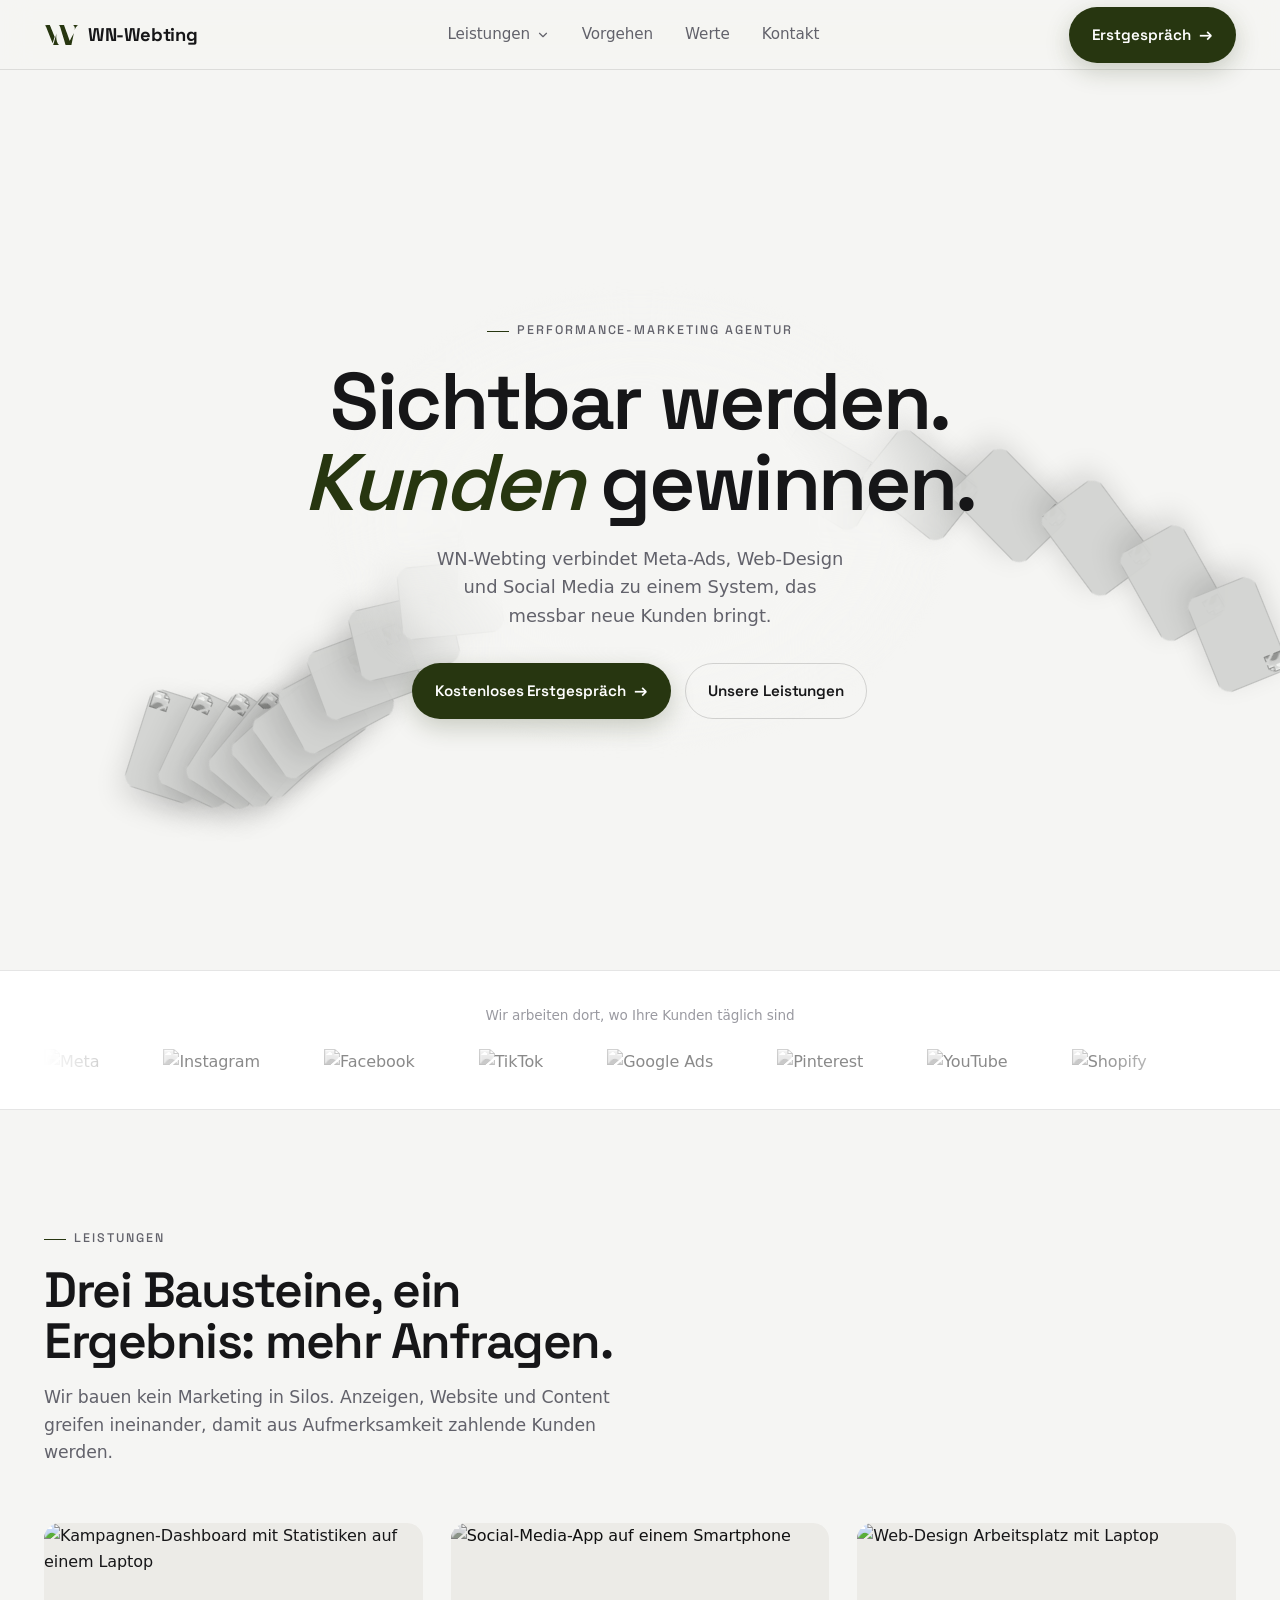
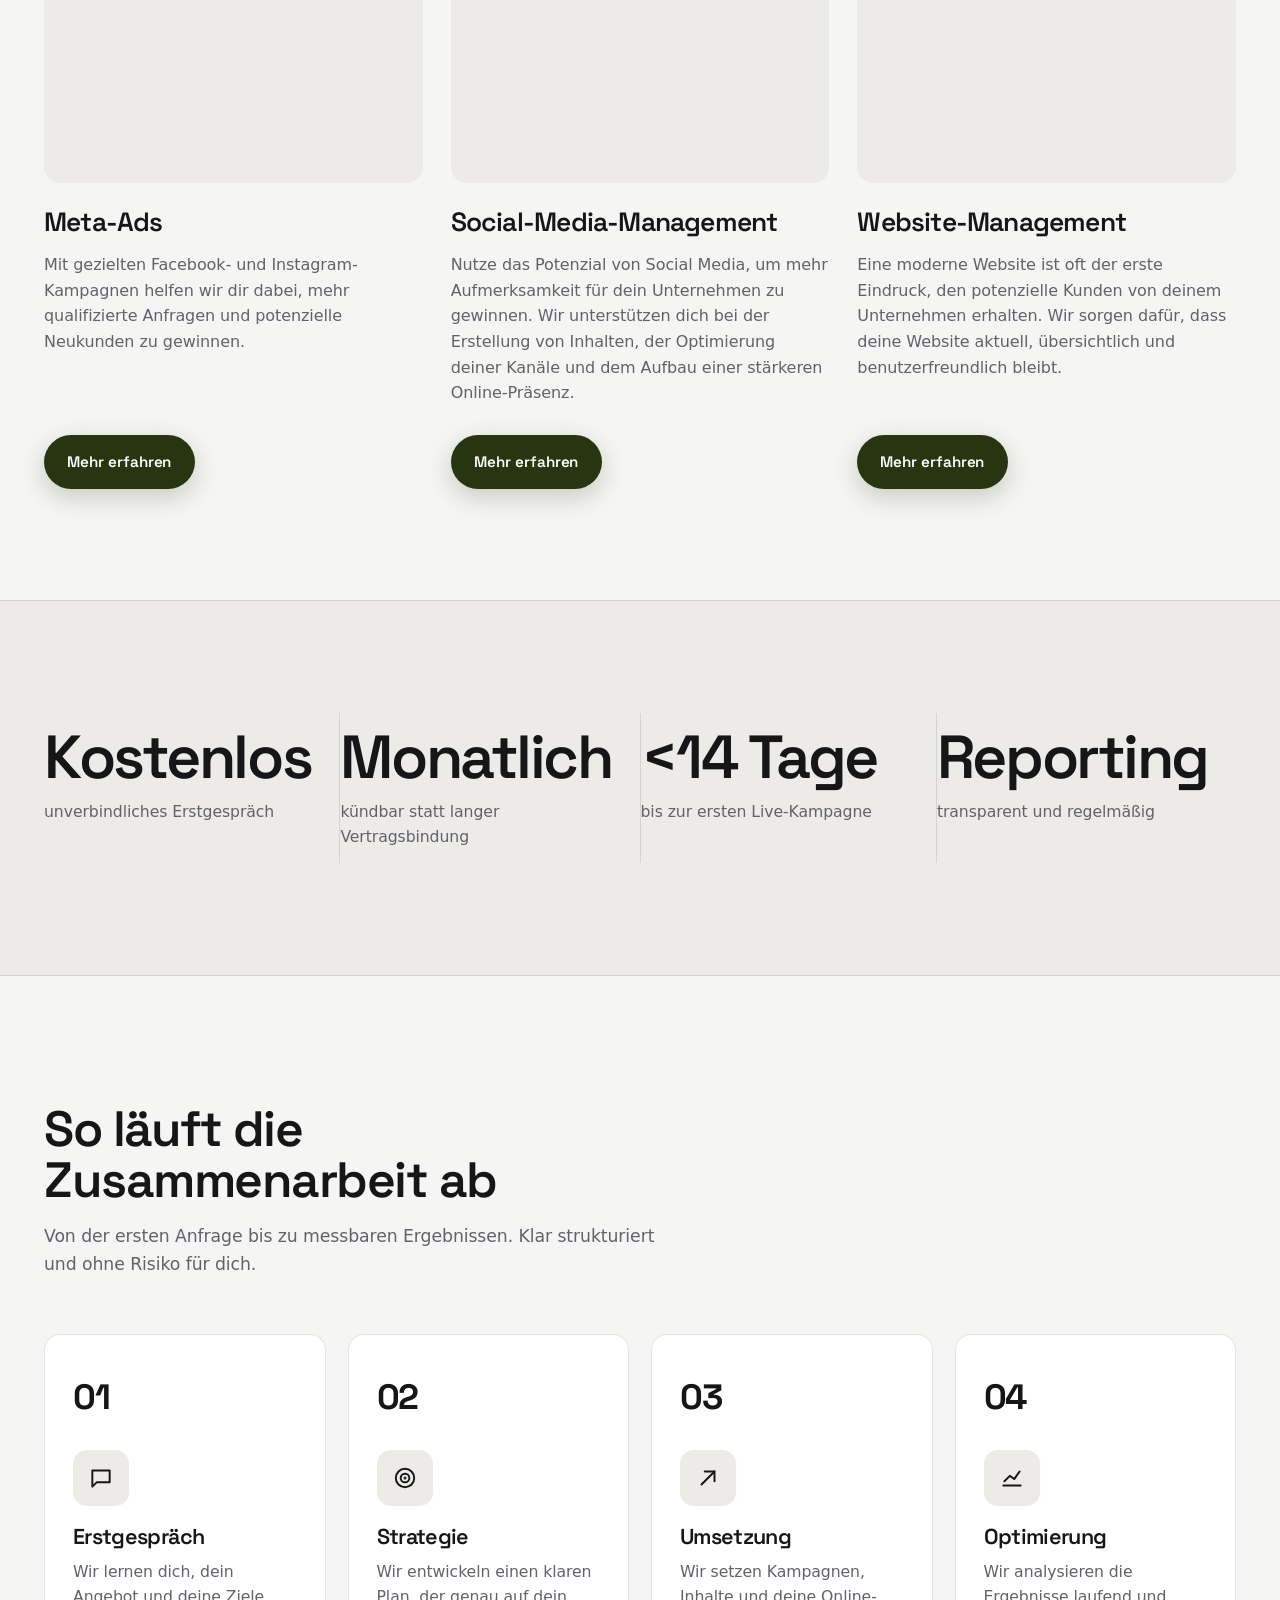
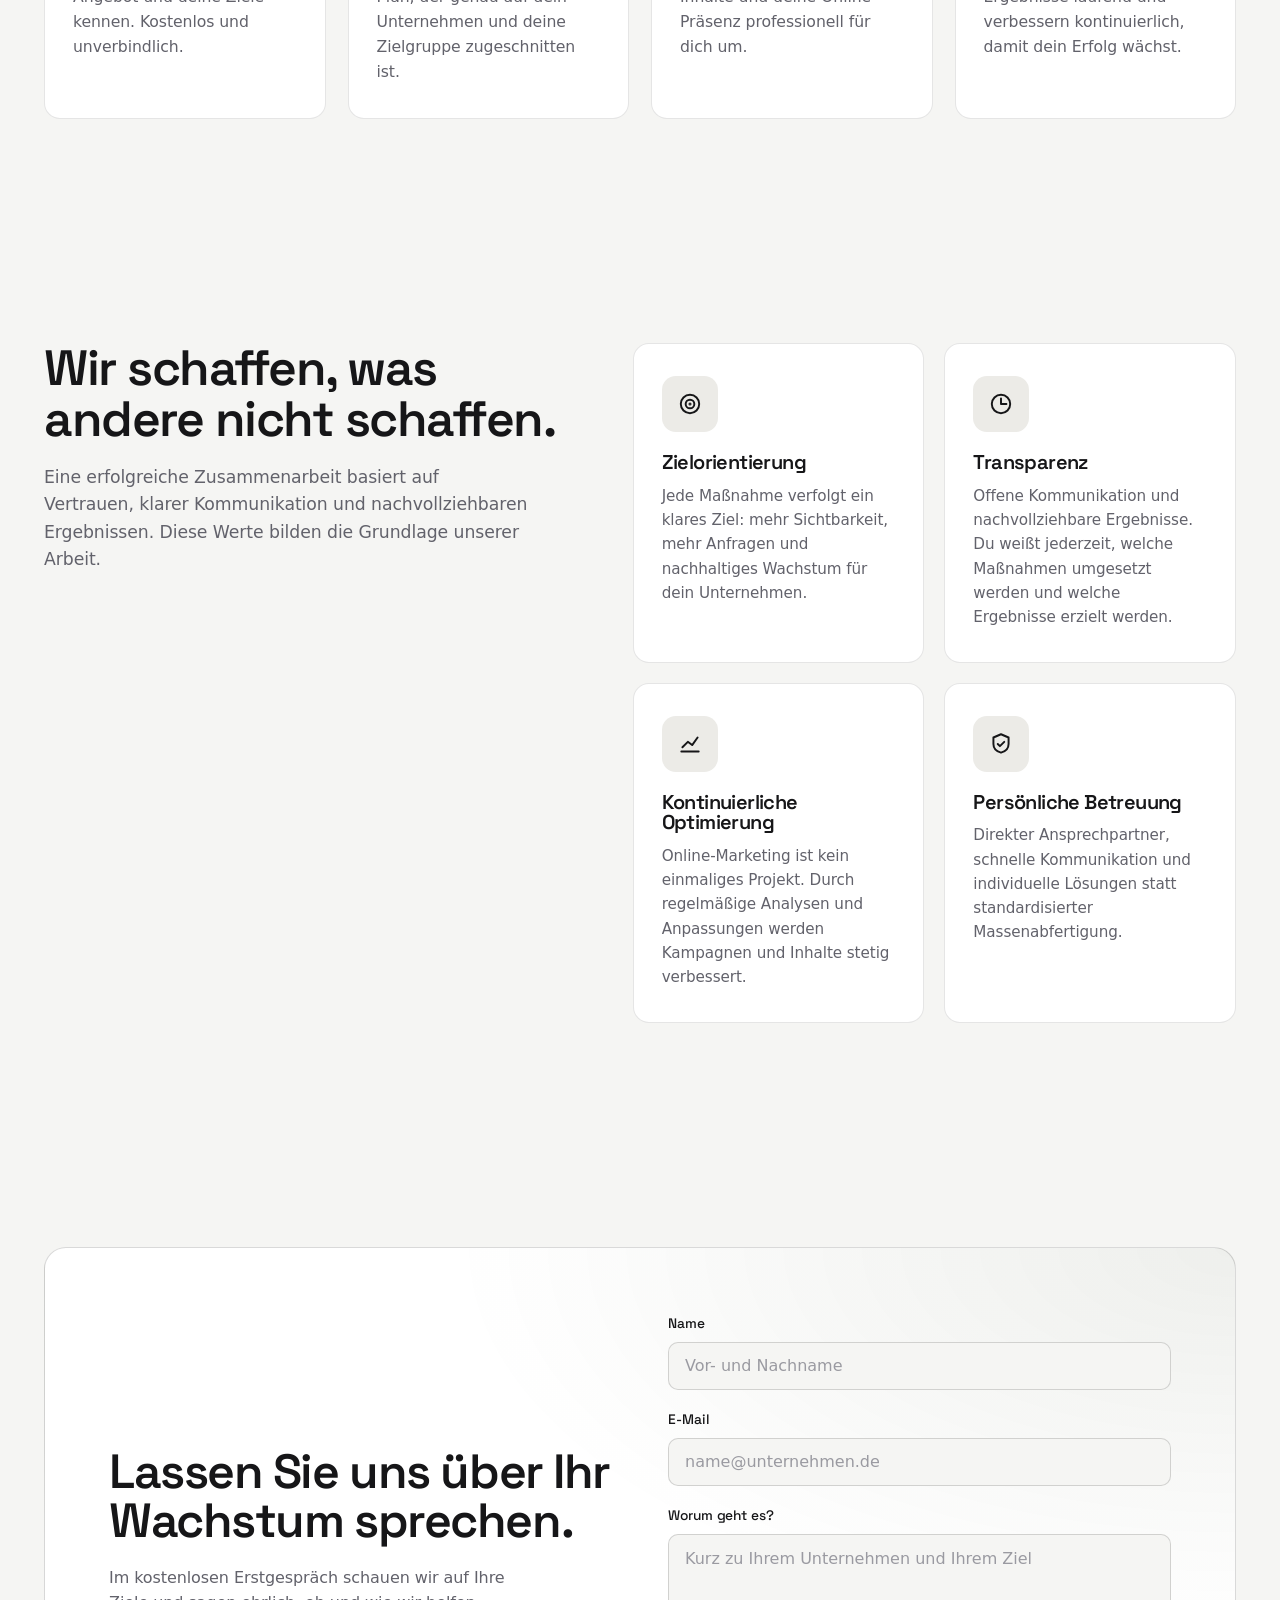
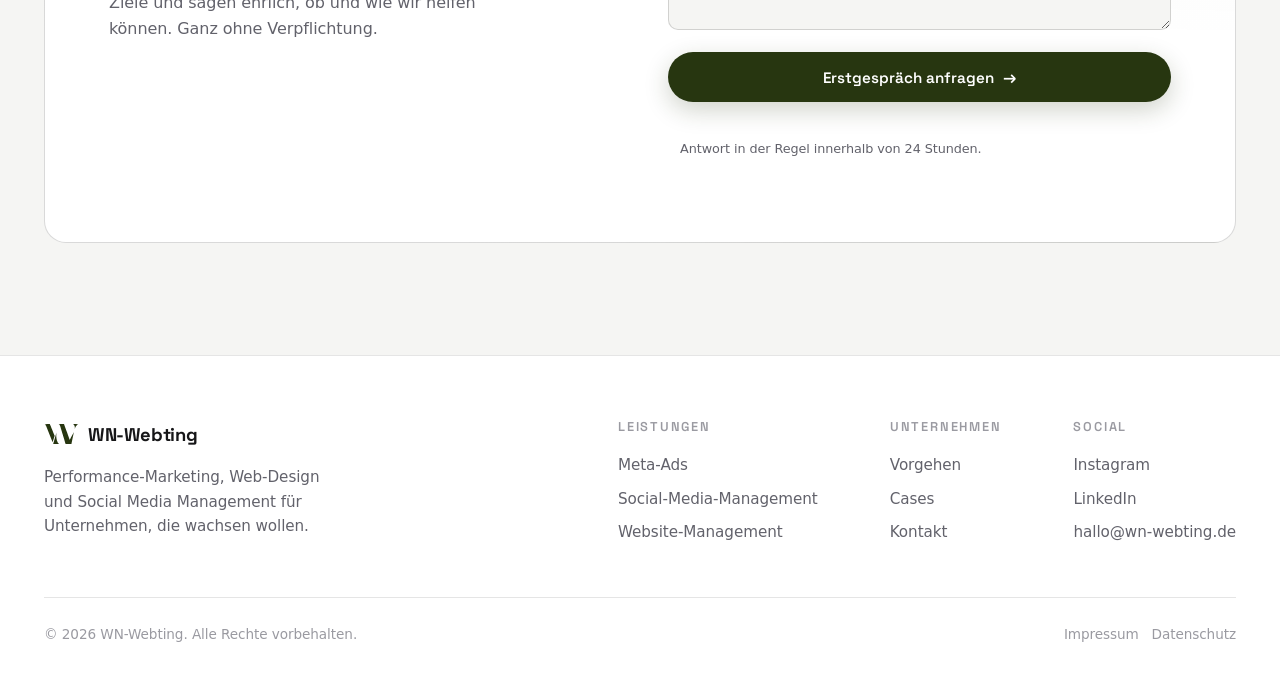
==== commit 4e509753: "Add files via upload" ====
--- a/index.html
+++ b/index.html
@@ -226,6 +226,7 @@
         <p>Im kostenlosen Erstgespräch schauen wir auf Ihre Ziele und sagen ehrlich, ob und wie wir helfen können. Ganz ohne Verpflichtung.</p>
       </div>
       <form id="lead-form" novalidate>
+        <input type="checkbox" name="botcheck" tabindex="-1" autocomplete="off" style="display:none" />
         <div class="field">
           <label for="name">Name</label>
           <input id="name" name="name" type="text" placeholder="Vor- und Nachname" required />
@@ -241,6 +242,7 @@
         <button type="submit" class="btn btn-primary" data-magnetic>Erstgespräch anfragen <span class="btn-arrow">&rarr;</span></button>
         <p class="form-note">Antwort in der Regel innerhalb von 24 Stunden.</p>
         <div class="form-ok" id="form-ok">Danke. Wir melden uns in Kürze bei Ihnen.</div>
+        <div class="form-error" id="form-error"></div>
       </form>
     </div>
   </div>
@@ -486,14 +488,83 @@
     });
   }
 
+  /* Real submission via Web3Forms -- see the comment in app.js (used by
+     the service subpages) for why the access key below is safe to keep
+     client-side; both copies must be updated together, see
+     WEB3FORMS_SETUP.md. */
+  var WEB3FORMS_ACCESS_KEY = '7c3b79e9-b39c-46d9-84ff-4b305c04eb29';
+  var WEB3FORMS_ENDPOINT = 'https://api.web3forms.com/submit';
+  var EMAIL_PATTERN = /^[^\s@]+@[^\s@]+\.[^\s@]+$/;
+
   var form = document.getElementById('lead-form');
   if(form){
+    var submitBtn = form.querySelector('button[type="submit"]');
+    var errorBox = document.getElementById('form-error');
+
+    function showFormError(msg){
+      if(errorBox){ errorBox.textContent = msg; errorBox.style.display = 'block'; }
+    }
+    function clearFormError(){
+      if(errorBox){ errorBox.style.display = 'none'; }
+    }
+    function setFormLoading(isLoading){
+      if(!submitBtn) return;
+      submitBtn.disabled = isLoading;
+      if(isLoading){
+        submitBtn.dataset.originalLabel = submitBtn.innerHTML;
+        submitBtn.style.opacity = '.7';
+        submitBtn.innerHTML = 'Wird gesendet …';
+      } else if(submitBtn.dataset.originalLabel){
+        submitBtn.style.opacity = '';
+        submitBtn.innerHTML = submitBtn.dataset.originalLabel;
+      }
+    }
+
     form.addEventListener('submit', function(e){
       e.preventDefault();
+      clearFormError();
+
       var name = form.querySelector('#name'), email = form.querySelector('#email');
-      if(!name.value.trim() || !email.value.trim()){ (name.value.trim()?email:name).focus(); return; }
-      form.querySelectorAll('.field, .btn, .form-note').forEach(function(el){ el.style.display='none'; });
-      document.getElementById('form-ok').style.display='block';
+      if(!name.value.trim()){ name.focus(); showFormError('Bitte gib deinen Namen an.'); return; }
+      if(!email.value.trim() || !EMAIL_PATTERN.test(email.value.trim())){
+        email.focus();
+        showFormError('Bitte gib eine gültige E-Mail-Adresse an.');
+        return;
+      }
+
+      // Honeypot: real visitors never see or fill this field; bots often do.
+      var honeypot = form.querySelector('input[name="botcheck"]');
+      if(honeypot && honeypot.checked){
+        form.querySelectorAll('.field, .btn, .form-note').forEach(function(el){ el.style.display='none'; });
+        document.getElementById('form-ok').style.display='block';
+        return;
+      }
+
+      var data = new FormData(form);
+      data.append('access_key', WEB3FORMS_ACCESS_KEY);
+      data.append('submission_time', new Date().toLocaleString('de-DE', { dateStyle: 'medium', timeStyle: 'short' }));
+      data.append('subject', 'Neue Kontaktanfrage über wn-webting.de');
+
+      setFormLoading(true);
+      fetch(WEB3FORMS_ENDPOINT, {
+        method: 'POST',
+        headers: { Accept: 'application/json' },
+        body: data
+      })
+        .then(function(res){ return res.json().then(function(json){ return { ok: res.ok, json: json }; }); })
+        .then(function(result){
+          setFormLoading(false);
+          if(result.ok && result.json && result.json.success){
+            form.querySelectorAll('.field, .btn, .form-note, .form-error').forEach(function(el){ el.style.display='none'; });
+            document.getElementById('form-ok').style.display='block';
+          } else {
+            showFormError('Senden hat nicht geklappt. Bitte versuch es noch einmal oder schreib uns direkt an hallo@wn-webting.de.');
+          }
+        })
+        .catch(function(){
+          setFormLoading(false);
+          showFormError('Keine Verbindung möglich. Bitte versuch es noch einmal oder schreib uns direkt an hallo@wn-webting.de.');
+        });
     });
   }
 })();
